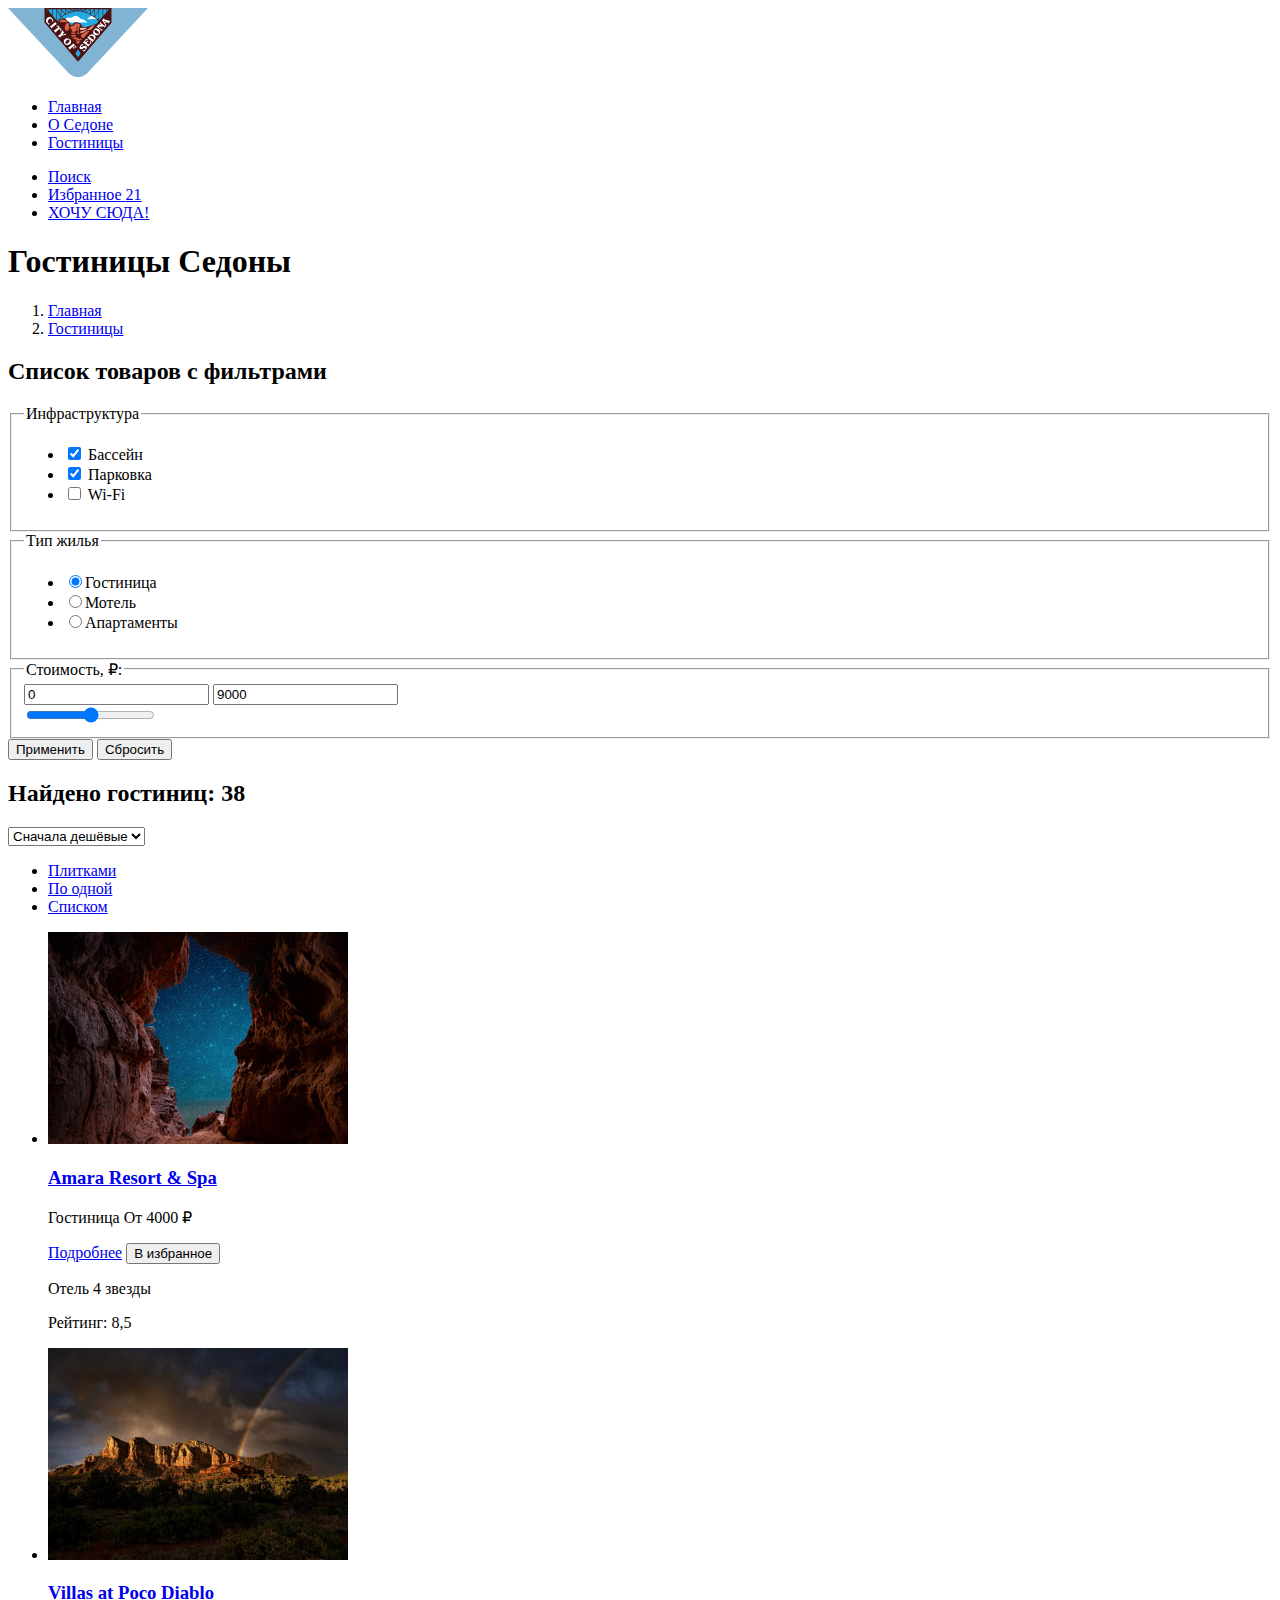
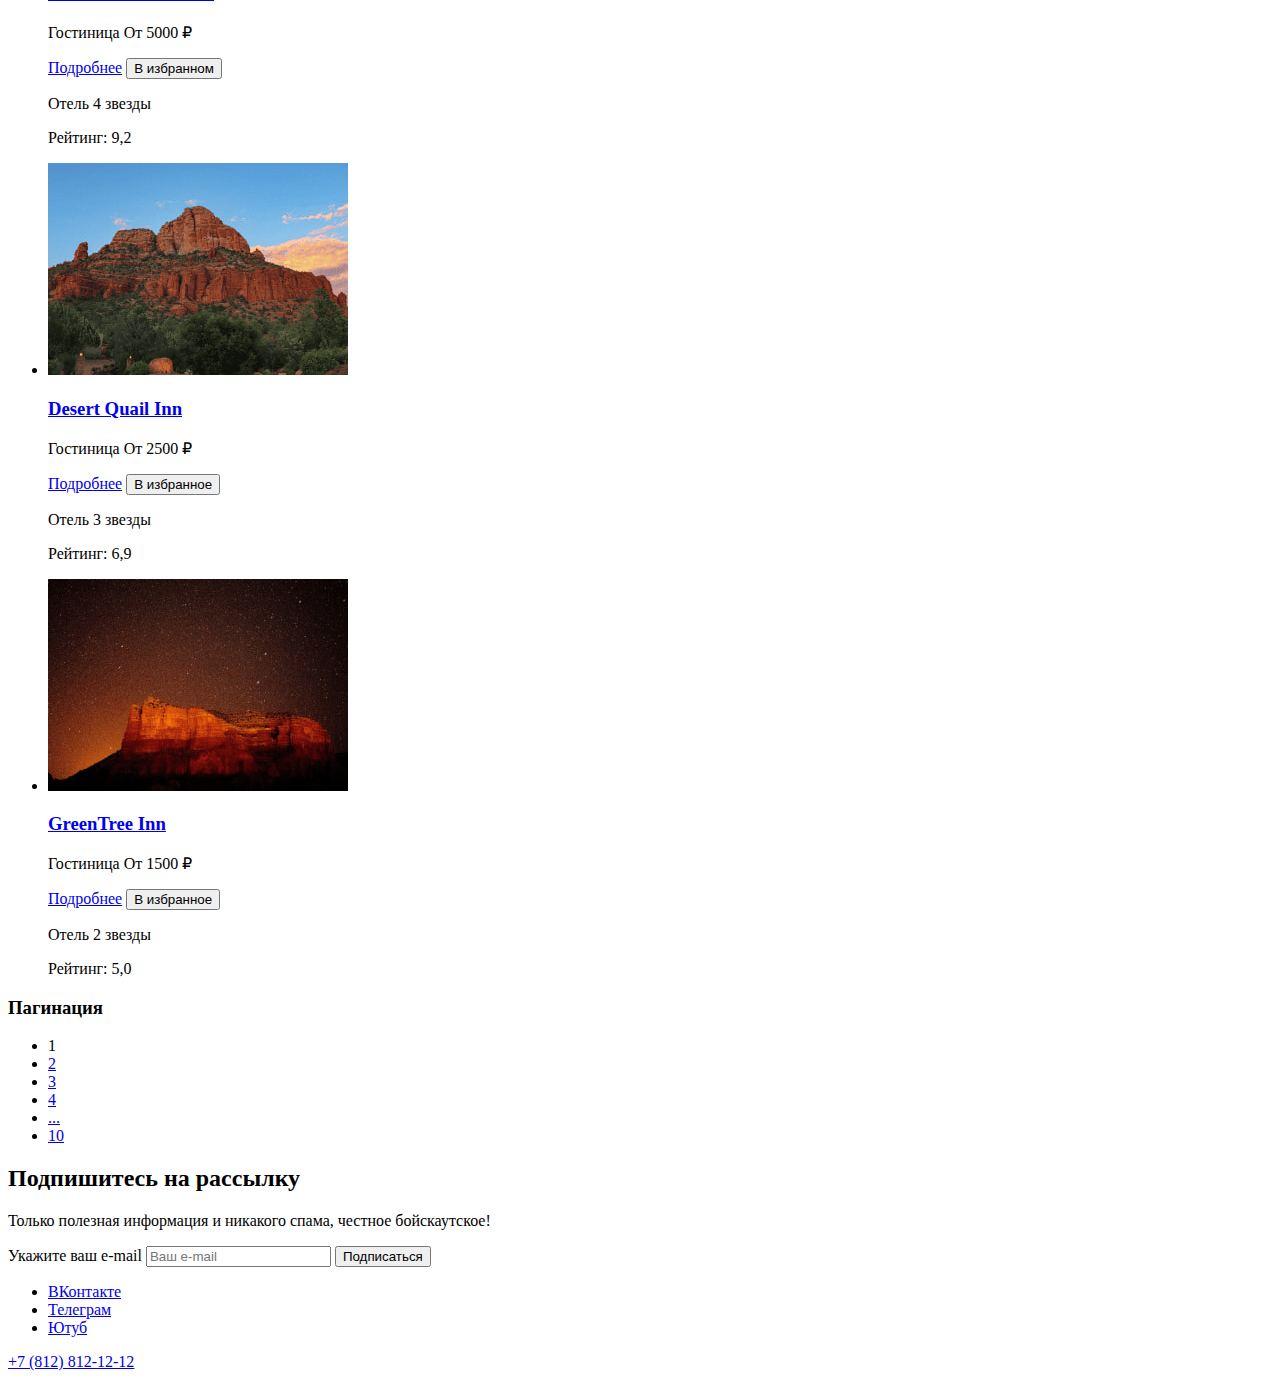
==== catalog.html @ 97c1d2a2 "Добавляет контекстные изображения х3" ====
<!DOCTYPE html>
<html lang="ru">

  <head>
    <meta charset="utf-8">
    <title>HTML Academy: Седона</title>
  </head>

  <body>
    <header class="page-header">
      <nav class="navigation">
        <a class="navigation-logo" href="#">
          <img class="page-header-logo" alt="Логотип города Седона" src="images/logo.svg" width="140" height="70">
        </a>
        <ul class="navigation-list">
          <li class="navigation-item">
            <a class="navigation-link" href="#">Главная</a>
          </li>
          <li class="navigation-item">
            <a class="navigation-link" href="#">О Седоне</a>
          </li>
          <li class="navigation-item">
            <a class="navigation-link navigation-link-current" aria-current="page" href="catalog.html">Гостиницы</a>
          </li>
        </ul>
        <ul class="navigation-list navigation-user">
          <li class="navigation-user-item">
            <a class="navigation-link" href="#">
              <span class="visually-hidden">Поиск</span></a>
          </li>
          <li class="navigation-user-item">
            <a class="navigation-link" href="#">
              <span class="visually-hidden">Избранное</span>
              <span class="likes-number">21</span>
            </a>
          </li>
          <li class="navigation-user-item">
            <a class="navigation-link" href="#">ХОЧУ СЮДА!</a>
          </li>
        </ul>
      </nav>
    </header>
    <main class="main-inner">
      <header class="inner-header">
        <h1 class="inner-header-title">Гостиницы Седоны</h1>
        <ol class="breadcrumbs">
          <li class="breadcrumbs-item">
            <a class="breadcrumbs-link" href="#">Главная</a>
          </li>
          <li class="breadcrumbs-item">
            <a class="breadcrumbs-link" aria-current="page" href="catalog.html">Гостиницы</a>
          </li>
        </ol>
      </header>
      <section class="catalog-products">
        <h2 class="visually-hidden">Список товаров с фильтрами</h2>
        <form class="catalog-filters" action="https://echo.htmlacademy.ru/" method="get">
          <fieldset class="catalog-filter-group">
            <legend class="catalog-filter-title">Инфраструктура</legend>
            <ul class="catalog-filter-list">
              <li class="catalog-filter-item">
                <label class="control">
                  <input class="control-input" type="checkbox" name="pool" checked>
                  Бассейн
                </label>
              </li>
              <li class="catalog-filter-item">
                <label class="control">
                  <input class="control-input" type="checkbox" name="parking" checked>
                  Парковка
                </label>
              </li>
              <li class="catalog-filter-item">
                <label class="control">
                  <input class="control-input" type="checkbox" name="wi-fi">
                  Wi-Fi
                </label>
              </li>
            </ul>
          </fieldset>
          <fieldset class="catalog-filter-group">
            <legend class="catalog-filter-title">Тип жилья</legend>
            <ul class="catalog-filter-list">
              <li class="catalog-filter-item">
                <label class="control">
                  <input class="control-input" type="radio" name="product-group" value="hotel" checked>Гостиница
                </label>
              </li>
              <li class="catalog-filter-item">
                <label class="control">
                  <input class="control-input" type="radio" name="product-group" value="motel">Мотель
                </label>
              </li>
              <li class="catalog-filter-item">
                <label class="control">
                  <input class="control-input" type="radio" name="product-group" value="apartments">Апартаменты
                </label>
              </li>
            </ul>
          </fieldset>
          <fieldset class="catalog-filter-group">
            <legend class="catalog-filter-title">Стоимость, ₽:</legend>
            <label class="control">
              <input class="contriol-input" type="number" name="number" min="0" placeholder="от" value="0">
            </label>
            <label class="control">
              <input class="contriol-input" type="number" name="number" max="9000" placeholder="до" value="9000">
            </label>
            <br>
            <label class="control">
              <input type="range" name="number" min="0" max="900" step="1">
            </label>
          </fieldset>
          <button class="filter-button active-filter-button" type="submit">Применить</button>
          <button class="filter-button" type="reset">Сбросить</button>
        </form>
      </section>
      <section class="catalog">
        <h2 class="catalog-title">Найдено гостиниц: 38</h2>
        <form class="drop-down-list-filter" action="https://echo.htmlacademy.ru/" method="get">
          <label for="filter"></label>
          <select id="filter" name="filter">
            <option value="sail">Сначала дешёвые</option>
            <option value="expensive">Сначала дорогие</option>
          </select>
        </form>
        <ul class="view-list">
          <li class="view-item"><a class="catalog-view catalog-view-active" href="catalog.html?view=tile">Плитками</a>
          </li>
          <li class="view-item"><a class="catalog-view " href="catalog.html?view=card">По одной</a></li>
          <li class="view-item"><a class="catalog-view " href="catalog.html?view=list">Списком</a></li>
        </ul>
      </section>
      <section class="catalog">
        <ul class="catalog-list">
          <li class="catalog-item">
            <a class="catalog-card-link" href="#">
              <img class="catalog-photos" src="images/hotel-1.jpg" width="300" height="212"
                alt="Вид на ночное небо между Красными скалами">
              <h3 class="catalog-card-title">Amara Resort & Spa</h3>
            </a>
            <p>
              <span class="card-description">Гостиница</span>
              <span class="card-price">От 4000 ₽</span>
            </p>
            <a class="more-button" href="#">Подробнее</a>
            <button class="favourite-card">В избранное</button>
            <p class="stars">
              <span class="visually-hidden">Отель 4 звезды</span>
            </p>
            <p class="rating">Рейтинг: 8,5</p>
          </li>
          <li class="catalog-item">
            <a class="catalog-card-link" href="#">
              <img class="catalog-photos" src="images/hotel-2.jpg" width="300" height="212"
                alt="Вид на Кафедральную гору">
              <h3 class="catalog-card-title">Villas at Poco Diablo</h3>
            </a>
            <p>
              <span class="card-description">Гостиница</span>
              <span class="card-price">От 5000 ₽</span>
            </p>
            <a class="more-button" href="#">Подробнее</a>
            <button class="favourite-card-active">В избранном</button>
            <p class="stars">
              <span class="visually-hidden">Отель 4 звезды</span>
            </p>
            <p class="rating">Рейтинг: 9,2</p>
          </li>
          <li class="catalog-item">
            <a class="catalog-card-link" href="#">
              <img class="catalog-photos" src="images/hotel-3.jpg" width="300" height="212" alt="Вид на гору Белл-Рок">
              <h3 class="catalog-card-title">Desert Quail Inn</h3>
            </a>
            <p>
              <span class="card-description">Гостиница</span>
              <span class="card-price">От 2500 ₽</span>
            </p>
            <a class="more-button" href="#">Подробнее</a>
            <button class="favourite-card">В избранное</button>
            <p class="stars">
              <span class="visually-hidden">Отель 3 звезды</span>
            </p>
            <p class="rating">Рейтинг: 6,9</p>
          </li>
          <li class="catalog-item">
            <a class="catalog-card-link" href="#">
              <img class="catalog-photos" src="images/hotel-4.jpg" width="300" height="212"
                alt="Вид на каньон Оук-Крик">
              <h3 class="catalog-card-title">GreenTree Inn</h3>
            </a>
            <p>
              <span class="card-description">Гостиница</span>
              <span class="card-price">От 1500 ₽</span>
            </p>
            <a class="more-button" href="#">Подробнее</a>
            <button class="favourite-card">В избранное</button>
            <p class="stars">
              <span class="visually-hidden">Отель 2 звезды</span>
            </p>
            <p class="rating">Рейтинг: 5,0</p>
          </li>
        </ul>
      </section>
      <section class="pagination">
        <h3 class="visually-hidden">Пагинация</h3>
        <ul class="pagination">
          <li class="pagination-item">
            <a class="pagination-link pagination-current" aria-current="page">1</a>
          </li>
          <li class="pagination-item">
            <a class="pagination-link" href="#">2</a>
          </li>
          <li class="pagination-item">
            <a class="pagination-link" href="#">3</a>
          </li>
          <li class="pagination-item">
            <a class="pagination-link" href="#">4</a>
          </li>
          <li class="pagination-item">
            <a class="pagination-link" href="#">...</a>
          </li>
          <li class="pagination-item">
            <a class="pagination-link" href="#">10</a>
          </li>
        </ul>
      </section>
      <section>
        <h2>Подпишитесь на рассылку</h2>
        <p>Только полезная информация и никакого спама, честное бойскаутское!</p>
        <form class="subscribe-form" action="https://echo.htmlacademy.ru/" method="post">
          <label class="visually-hidden" for="subscribe-email">Укажите ваш e-mail</label>
          <input type="text" id="subscribe-email" name="user-email" placeholder="Ваш e-mail" required>
          <button class="subscribe-button" type="submit">Подписаться</button>
        </form>
      </section>
    </main>
    <footer class="page-footer">
      <div class="social-network">
        <ul class="social-network-list">
          <li class="social-network-item">
            <a class="social-network" href="https://vk.com/htmlacademy">
              <span class="visually-hidden">ВКонтакте</span>
            </a>
          </li>
          <li class="social-network-item">
            <a class="social-network" href="https://t.me/s/htmlacademy">
              <span class="visually-hidden">Телеграм</span>
            </a>
          </li>
          <li class="social-network-item">
            <a class="social-network" href="https://www.youtube.com/channel/UChUxTMjJGo-JDRY8pNTGL2g">
              <span class="visually-hidden">Ютуб</span>
            </a>
          </li>
        </ul>
      </div>
      <div class="phone-number">
        <a class="phone-number" href="tel:+78128121212">+7 (812) 812-12-12</a>
      </div>
      <div class="partner-logo">
        <a class="partner-logo-link" href="https://htmlacademy.ru/"><img src="#" alt=""></a>
      </div>
    </footer>
  </body>

</html>
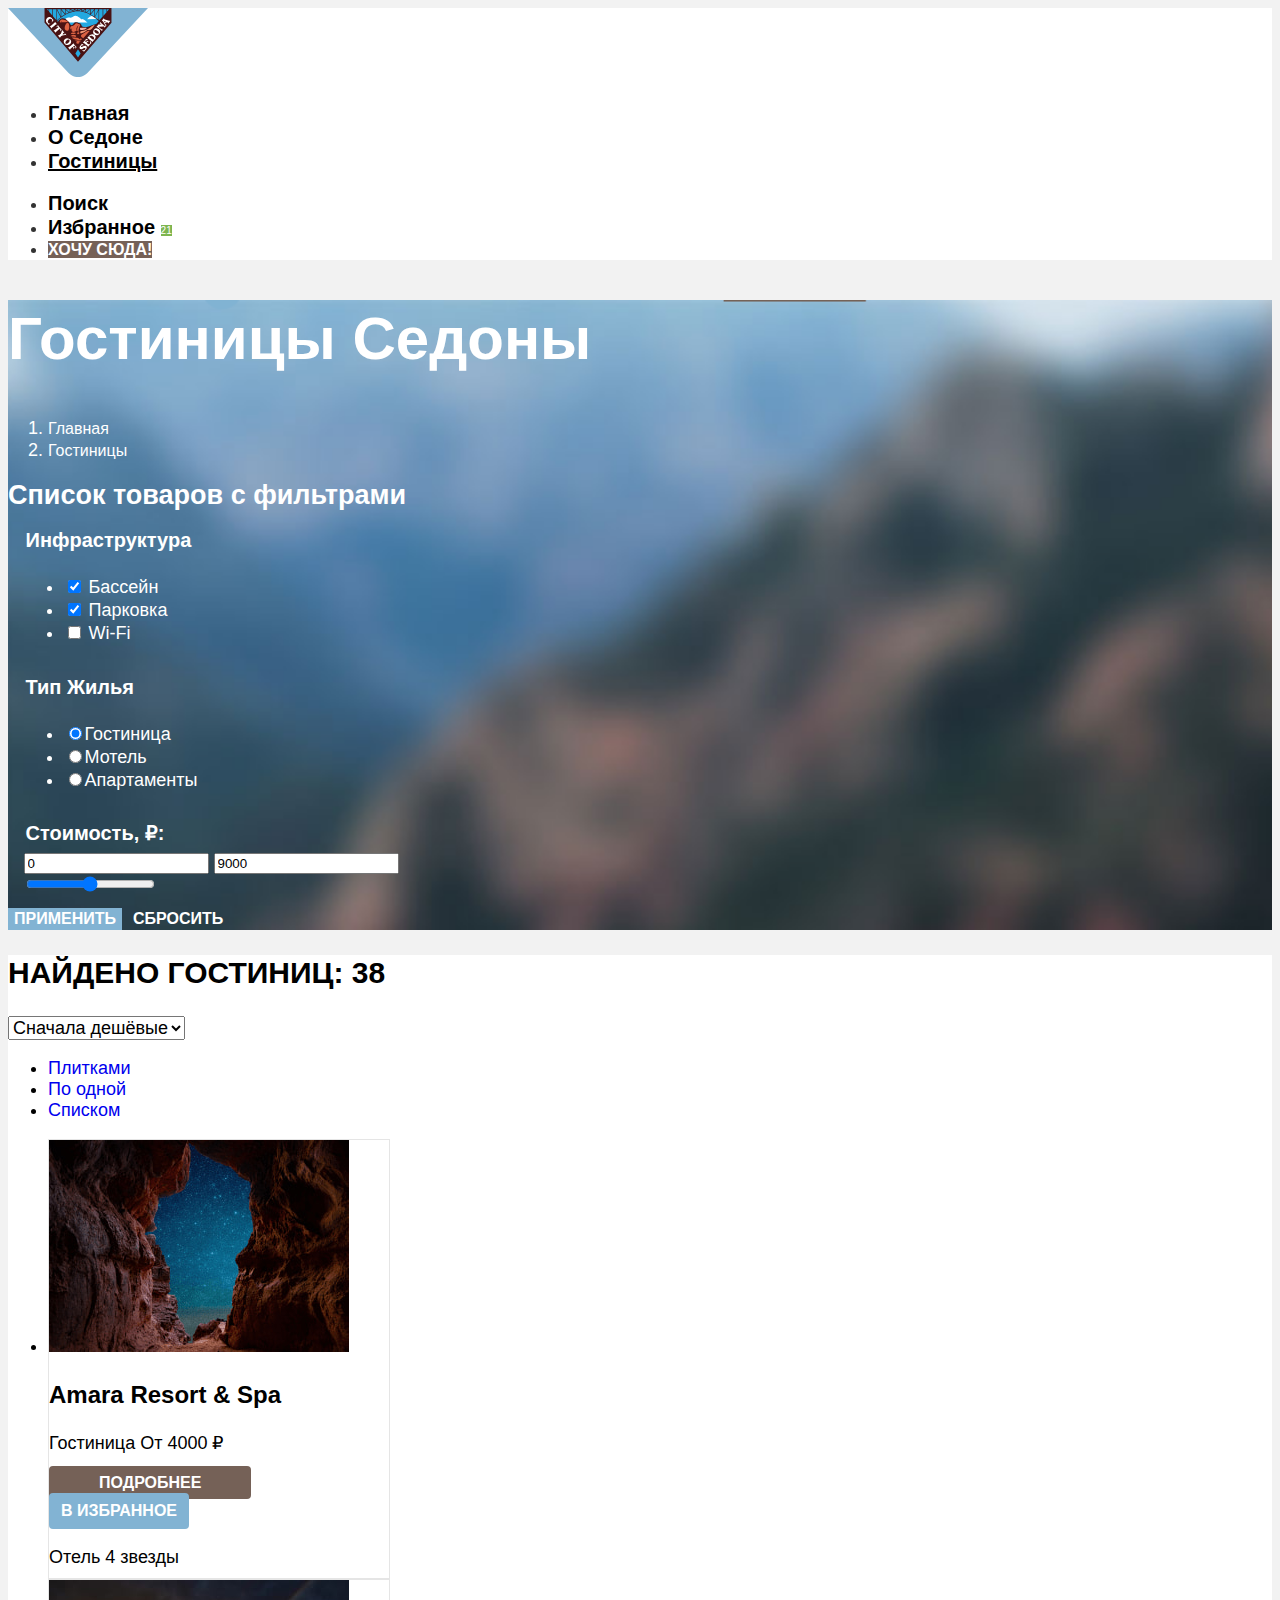
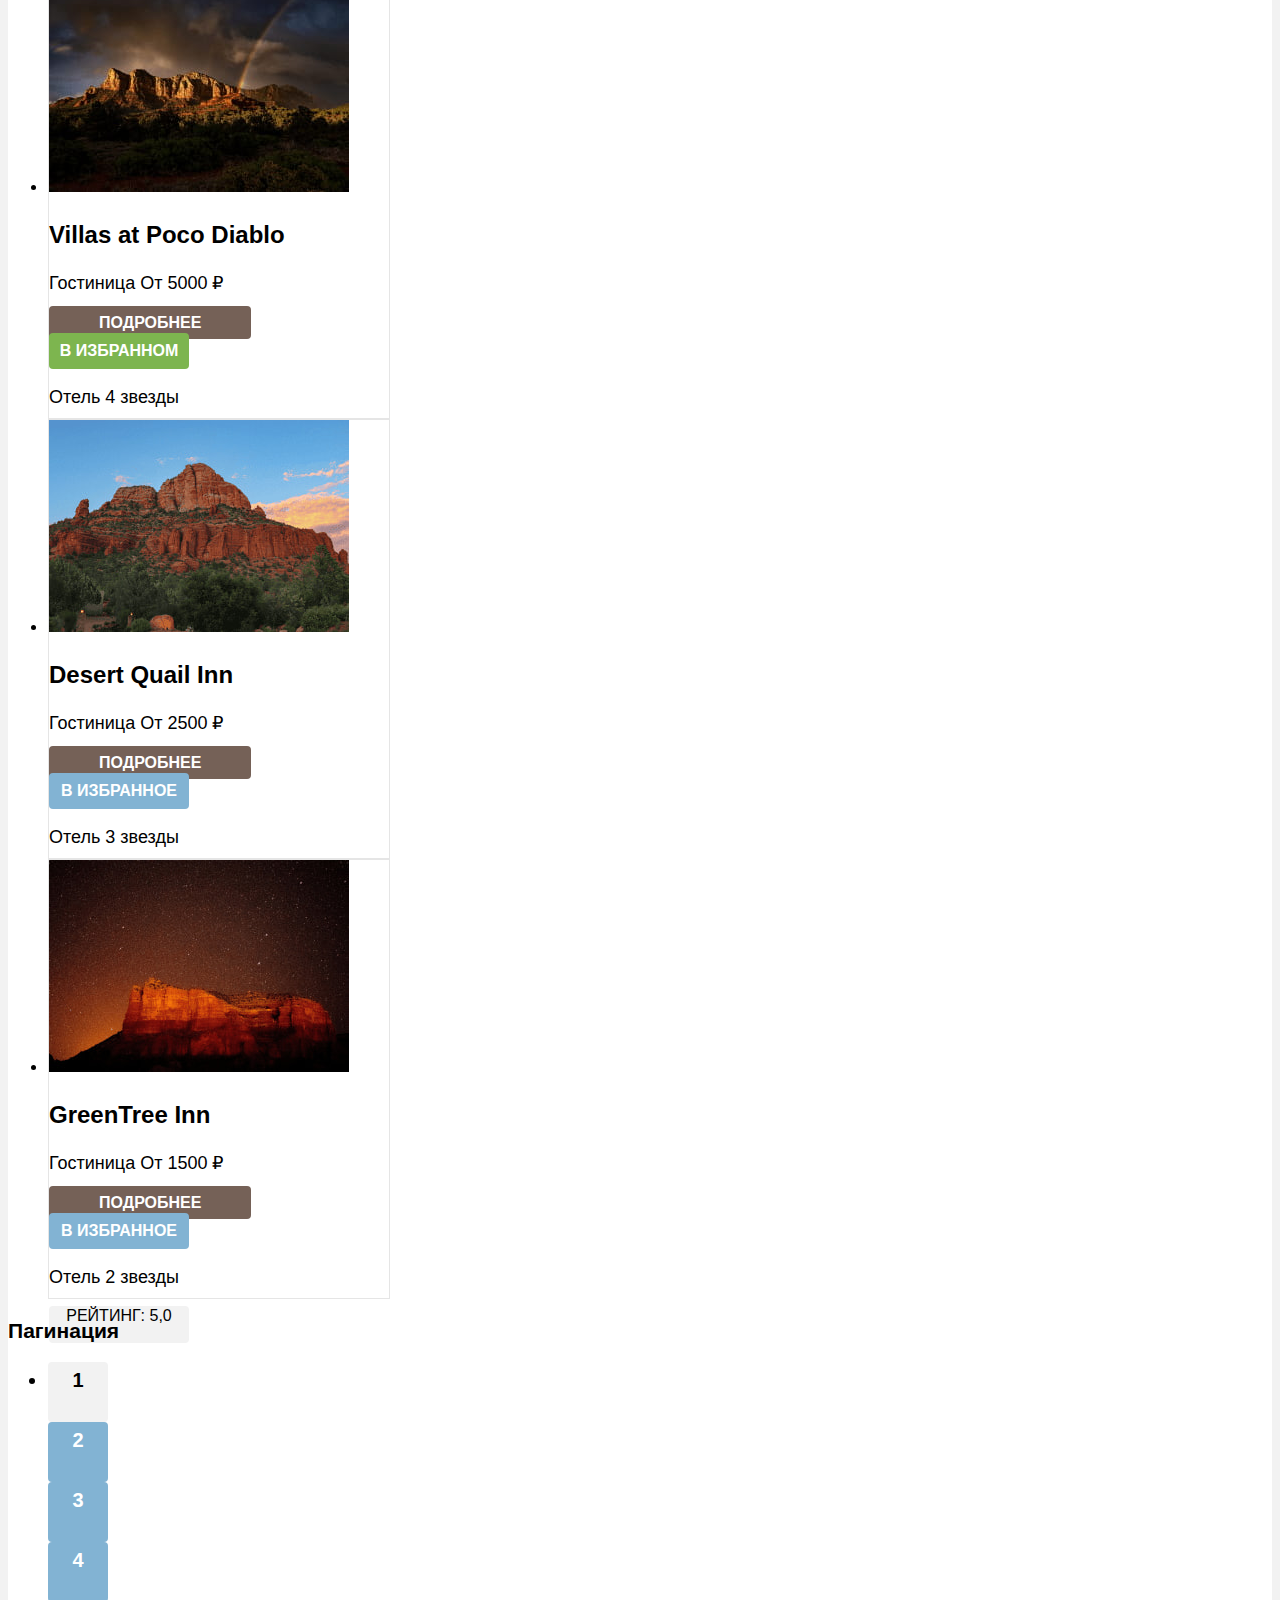
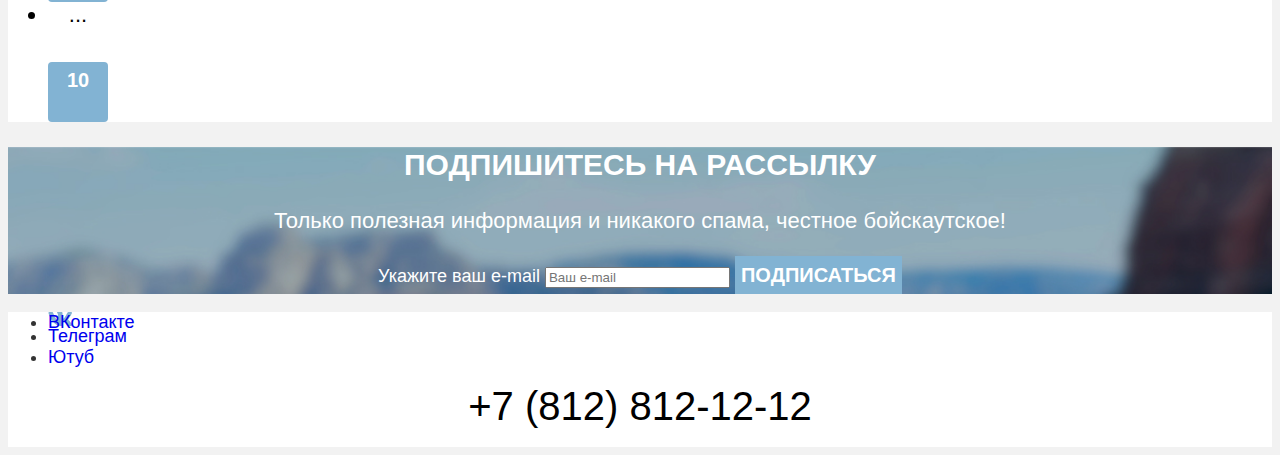
==== commit 213f4c28: "Добавляет 4 пункт для авт проверки" ====
--- a/catalog.html
+++ b/catalog.html
@@ -4,26 +4,27 @@
   <head>
     <meta charset="utf-8">
     <title>HTML Academy: Седона</title>
+    <link rel="stylesheet" href="styles/styles.css">
   </head>
 
   <body>
-    <header class="page-header">
+    <header data-test="header" class="page-header">
       <nav class="navigation">
         <a class="navigation-logo" href="#">
           <img class="page-header-logo" alt="Логотип города Седона" src="images/logo.svg" width="140" height="70">
         </a>
         <ul class="navigation-list">
           <li class="navigation-item">
-            <a class="navigation-link" href="#">Главная</a>
+            <a class="navigation-link" href="index.html">Главная</a>
           </li>
           <li class="navigation-item">
             <a class="navigation-link" href="#">О Седоне</a>
           </li>
           <li class="navigation-item">
-            <a class="navigation-link navigation-link-current" aria-current="page" href="catalog.html">Гостиницы</a>
-          </li>
-        </ul>
-        <ul class="navigation-list navigation-user">
+            <a class="navigation-link-current" aria-current="page" href="catalog.html">Гостиницы</a>
+          </li>
+        </ul>
+        <ul class="navigation-list-user">
           <li class="navigation-user-item">
             <a class="navigation-link" href="#">
               <span class="visually-hidden">Поиск</span></a>
@@ -35,24 +36,26 @@
             </a>
           </li>
           <li class="navigation-user-item">
-            <a class="navigation-link" href="#">ХОЧУ СЮДА!</a>
+            <a class="navigation-link nav-button" href="#">ХОЧУ СЮДА!</a>
           </li>
         </ul>
       </nav>
     </header>
-    <main class="main-inner">
+
+    <main data-test="main" class="main-inner">
+
       <header class="inner-header">
         <h1 class="inner-header-title">Гостиницы Седоны</h1>
         <ol class="breadcrumbs">
           <li class="breadcrumbs-item">
-            <a class="breadcrumbs-link" href="#">Главная</a>
+            <a class="breadcrumbs-link" href="index.html">Главная</a>
           </li>
           <li class="breadcrumbs-item">
             <a class="breadcrumbs-link" aria-current="page" href="catalog.html">Гостиницы</a>
           </li>
         </ol>
-      </header>
-      <section class="catalog-products">
+
+      <section data-test="filter" class="catalog-products">
         <h2 class="visually-hidden">Список товаров с фильтрами</h2>
         <form class="catalog-filters" action="https://echo.htmlacademy.ru/" method="get">
           <fieldset class="catalog-filter-group">
@@ -115,6 +118,8 @@
           <button class="filter-button" type="reset">Сбросить</button>
         </form>
       </section>
+    </header>
+<div data-test="catalog" class="catalog-choice">
       <section class="catalog">
         <h2 class="catalog-title">Найдено гостиниц: 38</h2>
         <form class="drop-down-list-filter" action="https://echo.htmlacademy.ru/" method="get">
@@ -143,7 +148,7 @@
               <span class="card-description">Гостиница</span>
               <span class="card-price">От 4000 ₽</span>
             </p>
-            <a class="more-button" href="#">Подробнее</a>
+            <a class="button-style" href="#">Подробнее</a>
             <button class="favourite-card">В избранное</button>
             <p class="stars">
               <span class="visually-hidden">Отель 4 звезды</span>
@@ -160,7 +165,7 @@
               <span class="card-description">Гостиница</span>
               <span class="card-price">От 5000 ₽</span>
             </p>
-            <a class="more-button" href="#">Подробнее</a>
+            <a class="button-style" href="#">Подробнее</a>
             <button class="favourite-card-active">В избранном</button>
             <p class="stars">
               <span class="visually-hidden">Отель 4 звезды</span>
@@ -176,7 +181,7 @@
               <span class="card-description">Гостиница</span>
               <span class="card-price">От 2500 ₽</span>
             </p>
-            <a class="more-button" href="#">Подробнее</a>
+            <a class="button-style" href="#">Подробнее</a>
             <button class="favourite-card">В избранное</button>
             <p class="stars">
               <span class="visually-hidden">Отель 3 звезды</span>
@@ -193,7 +198,7 @@
               <span class="card-description">Гостиница</span>
               <span class="card-price">От 1500 ₽</span>
             </p>
-            <a class="more-button" href="#">Подробнее</a>
+            <a class="button-style" href="#">Подробнее</a>
             <button class="favourite-card">В избранное</button>
             <p class="stars">
               <span class="visually-hidden">Отель 2 звезды</span>
@@ -206,7 +211,7 @@
         <h3 class="visually-hidden">Пагинация</h3>
         <ul class="pagination">
           <li class="pagination-item">
-            <a class="pagination-link pagination-current" aria-current="page">1</a>
+            <a class="pagination-link-current" aria-current="page">1</a>
           </li>
           <li class="pagination-item">
             <a class="pagination-link" href="#">2</a>
@@ -218,14 +223,15 @@
             <a class="pagination-link" href="#">4</a>
           </li>
           <li class="pagination-item">
-            <a class="pagination-link" href="#">...</a>
+            <a class="pagination-link-more" href="#">...</a>
           </li>
           <li class="pagination-item">
             <a class="pagination-link" href="#">10</a>
           </li>
         </ul>
       </section>
-      <section>
+    </div>
+      <section data-test="subscribe" class="mailing">
         <h2>Подпишитесь на рассылку</h2>
         <p>Только полезная информация и никакого спама, честное бойскаутское!</p>
         <form class="subscribe-form" action="https://echo.htmlacademy.ru/" method="post">
@@ -235,7 +241,7 @@
         </form>
       </section>
     </main>
-    <footer class="page-footer">
+    <footer data-test="footer" class="page-footer">
       <div class="social-network">
         <ul class="social-network-list">
           <li class="social-network-item">
--- a/styles/styles.css
+++ b/styles/styles.css
@@ -0,0 +1,520 @@
+@font-face {
+    font-family: "PT Sans";
+    font-style: normal;
+    font-weight: 400;
+    src: url("../fonts/pt-sans-400.woff2") format("woff2");
+    font-display: swap;
+}
+
+@font-face {
+    font-family: "PT Sans";
+    font-style: normal;
+    font-weight: 700;
+    src: url("../fonts/pt-sans-700.woff2") format("woff2");
+    font-display: swap;
+}
+
+body {
+    font-family: "PT Sans", sans-serif;
+    font-size: 18px;
+    line-height: 21px;
+    font-weight: 400;
+    font-style: normal;
+    color: #333333;
+    background-color: #F2F2F2;
+}
+
+.navigation {
+    background-color: #FFFFFF;
+}
+
+.navigation-link {
+    font-size: 20px;
+    line-height: 24px;
+    font-weight: 700;
+    text-transform: capitalize;
+    color: #000000;
+    text-decoration: none;
+}
+
+.navigation-link-current {
+    font-size: 20px;
+    line-height: 24px;
+    font-weight: 700;
+    text-transform: capitalize;
+    color: #000000;
+    text-decoration: underline;
+}
+
+.likes-number {
+    background-color: #7DB54F;
+    font-weight: 400;
+    font-size: 10px;
+    line-height: 1;
+    text-align: center;
+    color: #FFFFFF;
+}
+
+.nav-button {
+    font-size: 16px;
+    line-height: 20px;
+    font-weight: 700;
+    color: #FFFFFF;
+    text-decoration: none;
+    background-color: #756157;
+    text-align: center;
+    text-transform: uppercase;
+    font-family: inherit;
+}
+
+.advantages {
+    background-color: #FFFFFF;
+}
+
+
+.advantages p {
+    font-weight: 700;
+    font-size: 30px;
+    line-height: 36px;
+    text-transform: uppercase;
+    text-align: center;
+}
+
+.advantages h2 {
+    font-weight: 400;
+    font-size: 22px;
+    line-height: 26px;
+    text-align: center;
+}
+
+.advantages-item h3 {
+    font-weight: 700;
+    font-size: 24px;
+    line-height: 28px;
+    text-transform: uppercase;
+    text-align: center;
+
+}
+
+.advantages-item p {
+    font-weight: 400;
+    font-size: 18px;
+    line-height: 21px;
+    text-align: center;
+}
+
+.advantages-item h3 {
+    font-weight: 700;
+    font-size: 24px;
+    line-height: 28px;
+    text-transform: uppercase;
+    text-align: center;
+}
+
+.advantages-item p {
+    font-weight: 400;
+    font-size: 18px;
+    line-height: 21px;
+    text-align: center;
+}
+
+.welcome {
+    width: 1200px;
+    height: 485px;
+    background-image: url("images/welcome.svg"), url(../images/welcome-image.jpg);
+    color: #ffffff;
+    background-color: #ffffff;
+    background-repeat: no-repeat;
+    background-size: 485px 352px, contain;
+    display: block, none;
+    background-position: center;
+    text-align: center;
+    margin: auto;
+    padding: 0;
+}
+
+
+
+.advantages-list {
+    color: #000000;
+}
+
+.advantages-item:nth-child(4n + 1) {
+    background-color: #82B3D3;
+    color: #FFFFFF;
+}
+
+.advantages-item:nth-child(2n + 2) {
+    background-color: #83B3D3 12%;
+    color: #000000;
+}
+
+.advantages-item:nth-child(3) {
+    background-color: #83B3D3 20%;
+    color: #000000;
+}
+
+.invitation {
+    background-color: #FFFFFF;
+}
+
+.invitation h2 {
+    font-weight: 700;
+    font-size: 30px;
+    line-height: 36px;
+    text-transform: uppercase;
+    text-align: center;
+}
+
+.invitation p {
+    font-weight: 400;
+    font-size: 22px;
+    line-height: 26px;
+    text-align: center;
+}
+
+.reasons-item h3 {
+    font-weight: 700;
+    font-size: 24px;
+    line-height: 28px;
+    text-transform: uppercase;
+    text-align: center;
+}
+
+.reasons-item p {
+    font-weight: 400;
+    font-size: 18px;
+    line-height: 21px;
+    text-align: center;
+}
+
+.reasons-item {
+    background-color: #F2F2F2;
+    color: #000000;
+}
+
+.reasons-item:nth-child(1)
+{
+background-color: rgba (131, 179, 211, 0.12);
+}
+
+.reasons-item:nth-child(3) {
+    background-color: rgba (131, 179, 211, 0.12);
+}
+
+.reasons-item:nth-child(2) {
+    background-color: rgba (131, 179, 211, 0.2);
+    color: #333333;
+}
+
+.best-deal {
+    background-color: #ffffff;
+    color: #000000;
+    text-align: center;
+}
+
+.best-deal h2 {
+    font-weight: 700;
+    font-size: 30px;
+    line-height: 36px;
+    text-transform: uppercase;
+}
+
+.best-deal p {
+    font-weight: 400;
+    font-size: 22px;
+    line-height: 26px;
+}
+
+.best-deal a {
+    font-weight: 700;
+    font-size: 20px;
+    line-height: 180%;
+    text-transform: uppercase;
+    color: #FFFFFF;
+    background-color: #756157;
+}
+
+.mailing {
+    background-image: url(../images/Subscribe.jpg);
+    color: #FFFFFF;
+    text-align: center;
+    background-size: cover;
+    background-repeat: no-repeat;
+}
+
+.mailing h2 {
+    font-weight: 700;
+    font-size: 30px;
+    line-height: 120%;
+    text-transform: uppercase;
+}
+
+.mailing p {
+    font-weight: 400;
+    font-size: 22px;
+    line-height: 118%;
+}
+
+.mailing button {
+    font-weight: 700;
+    font-size: 20px;
+    line-height: 180%;
+    text-transform: uppercase;
+    background-color: #82B3D3;
+    color: #FFFFFF;
+    text-align: center;
+    font-family: inherit;
+    border: none;
+}
+
+.page-footer {
+    background-color: #FFFFFF;
+}
+
+.phone-number {
+    font-weight: 400;
+    font-size: 40px;
+    color: #000000;
+    line-height: 100%;
+    text-transform: uppercase;
+    text-align: center;
+}
+
+.social-network-item:nth-child(1) {
+    background-image: url("../images/vk.svg");
+    border: none;
+    height: 14px;
+    width: 24px;
+    background-repeat: no-repeat;
+}
+
+.navigation-link-current:nth-child(3) {
+    font-size: 20px;
+    line-height: 24px;
+    font-weight: 700;
+    text-transform: capitalize;
+    color: #000000;
+    text-decoration: underline;
+}
+
+.inner-header {
+    background-image: url("../images/catalog-products-photo.png");
+    background-repeat: no-repeat;
+    background-size: cover;
+    color: #FFFFFF;
+    border: none;
+}
+
+.inner-header-title {
+    font-weight: 700;
+    font-size: 60px;
+    line-height: 130%;
+}
+
+.breadcrumbs-link {
+    font-weight: 400;
+    font-size: 16px;
+    line-height: 131%;
+    color: #FFFFFF;
+}
+
+.catalog-filter-title {
+    font-weight: 700;
+    font-size: 20px;
+    line-height: 120%;
+    text-transform: capitalize;
+}
+
+.catalog-filter-item {
+    font-weight: 400;
+    font-size: 18px;
+    line-height: 128%;
+}
+
+fieldset {
+    border: 0;
+}
+
+
+
+.filter-button {
+    font-weight: 700;
+    font-size: 16px;
+    line-height: 125%;
+    text-transform: uppercase;
+    text-align: center;
+    color: #FFFFFF;
+    border: none;
+    outline: none;
+    background-color: rgba(0, 0, 0, 0);
+    font-family: inherit;
+}
+
+.active-filter-button {
+    background-color: #82B3D3;
+    color: #FFFFFF;
+    font-family: inherit;
+}
+
+.catalog-choice {
+    background-color: #FFFFFF;
+    color: #000000;
+}
+
+.catalog-title {
+    font-weight: 700;
+    font-size: 30px;
+    line-height: 120%;
+    text-transform: uppercase;
+}
+
+select {
+    font-weight: 400;
+    font-size: 18px;
+    line-height: 117%;
+    font-family: inherit;
+}
+
+.catalog-card-title {
+    font-weight: 700;
+    font-size: 24px;
+    line-height: 117%;
+    color: #000000;
+}
+
+.card-description,
+.card-price {
+    font-weight: 400;
+    font-size: 18px;
+    line-height: 117%;
+}
+
+.button-style {
+    font-weight: 700;
+    font-size: 16px;
+    line-height: 125%;
+    text-transform: uppercase;
+    text-align: center;
+    color: #FFFFFF;
+    background-color: #756157;
+    width: 140px;
+    height: 36px;
+    border-radius: 4px;
+    padding: 8px 50px;
+    text-decoration: none;
+    font-family: inherit;
+}
+
+.favourite-card {
+    font-weight: 700;
+    font-size: 16px;
+    line-height: 125%;
+    text-transform: uppercase;
+    text-align: center;
+    color: #FFFFFF;
+    background-color: #82B3D3;
+    width: 140px;
+    height: 36px;
+    border-radius: 4px;
+    font-family: inherit;
+    border: none;
+}
+
+.favourite-card-active {
+    font-weight: 700;
+    font-size: 16px;
+    line-height: 125%;
+    text-transform: uppercase;
+    text-align: center;
+    color: #FFFFFF;
+    background-color: #7DB54F;
+    width: 140px;
+    height: 36px;
+    border-radius: 4px;
+    font-family: inherit;
+    border: none;
+}
+
+.rating {
+    font-weight: 400;
+    font-size: 16px;
+    line-height: 125%;
+    text-transform: uppercase;
+    text-align: center;
+    color: #000000;
+    background-color: #F2F2F2;
+    width: 140px;
+    height: 37px;
+    border-radius: 4px;
+}
+
+.catalog-item {
+    width: 340px;
+    height: 438px;
+    background-color: #FFFFFF;
+    border-style: solid;
+    border-width: 1px;
+    border-color: #E5E5E5;
+}
+
+.pagination-item {
+    width: 60px;
+    height: 60px;
+    border-radius: 4px;
+    font-weight: 700;
+    font-size: 20px;
+    line-height: 180%;
+    text-transform: uppercase;
+    text-align: center;
+    color: #FFFFFF;
+    background-color: #82B3D3;
+}
+.pagination-link {
+    color: #FFFFFF;
+}
+
+.pagination-link-current {
+    color:#000000;
+}
+.pagination-link-more {
+    color:#000000;
+}
+
+
+.pagination-item:nth-child(1) {
+    width: 60px;
+    height: 60px;
+    border-radius: 4px;
+    font-weight: 700;
+    font-size: 20px;
+    line-height: 180%;
+    text-transform: uppercase;
+    text-align: center;
+    color: #000000;
+    background-color: #F2F2F2;
+}
+
+.pagination-item:nth-child(5) {
+    width: 60px;
+    height: 60px;
+    border-radius: 4px;
+    font-weight: 400;
+    font-size: 22px;
+    line-height: 118%;
+    text-align: center;
+    color: #000000;
+    background-color: #ffffff;
+}
+a {
+    text-decoration: none;
+}
+.main-inner a:link > .view-item{
+    color: #FFFFFF;
+}
+.main-inner a:visited > .button-style {
+    color: rgb(85, 26, 139);
+}
+.main-inner a:active {
+    text-decoration: underline;
+}
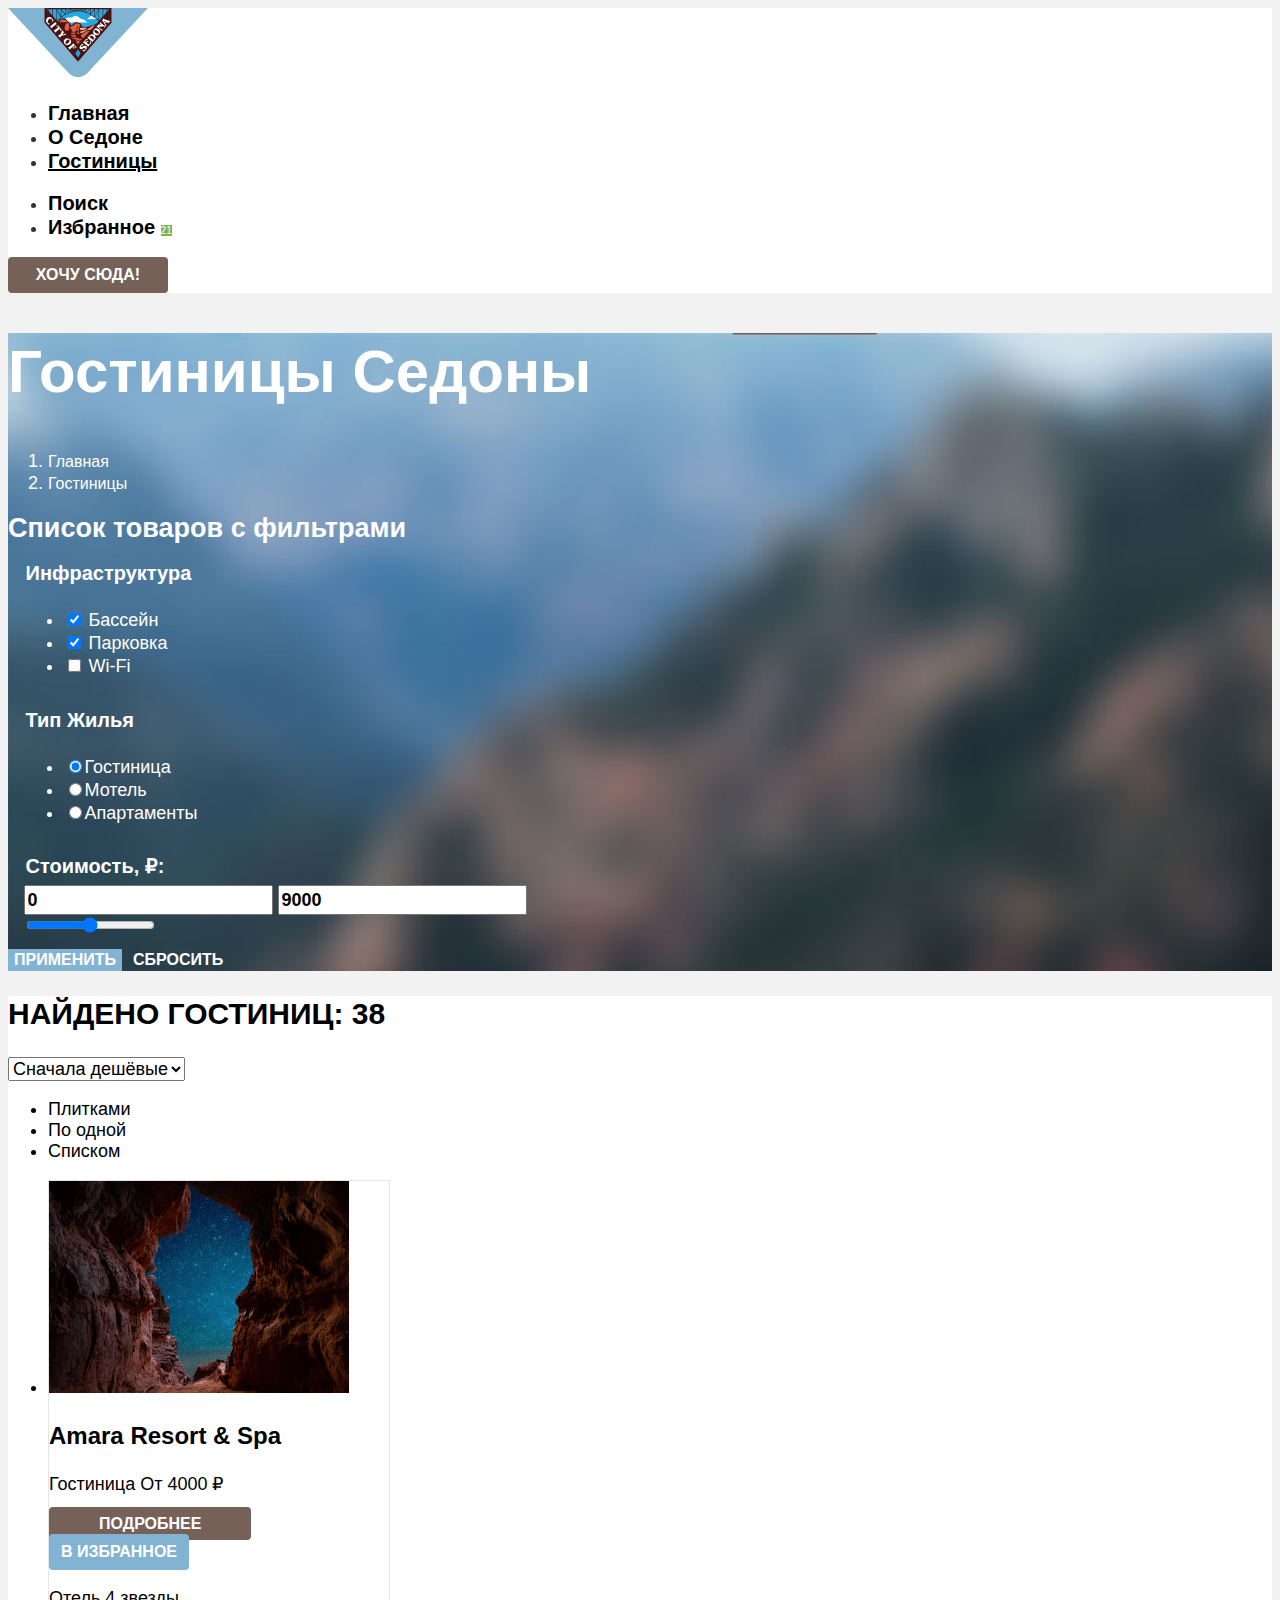
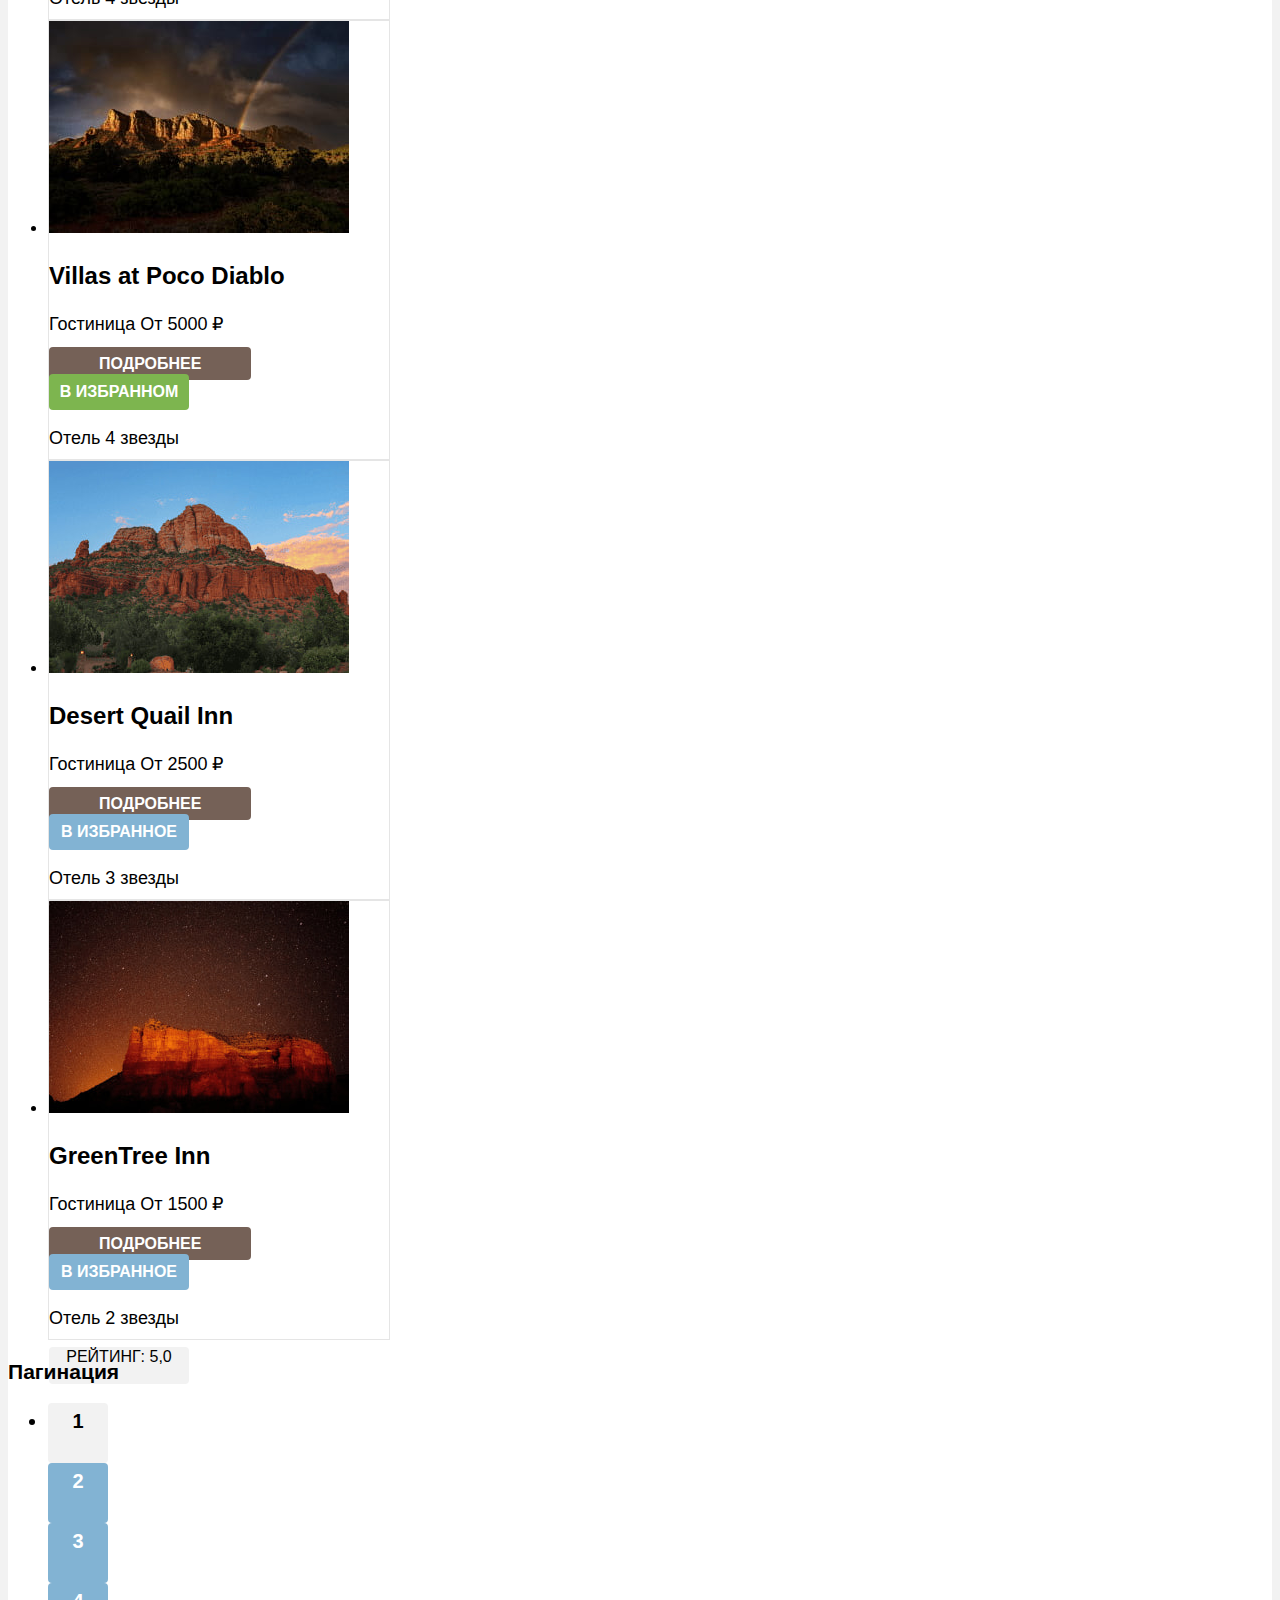
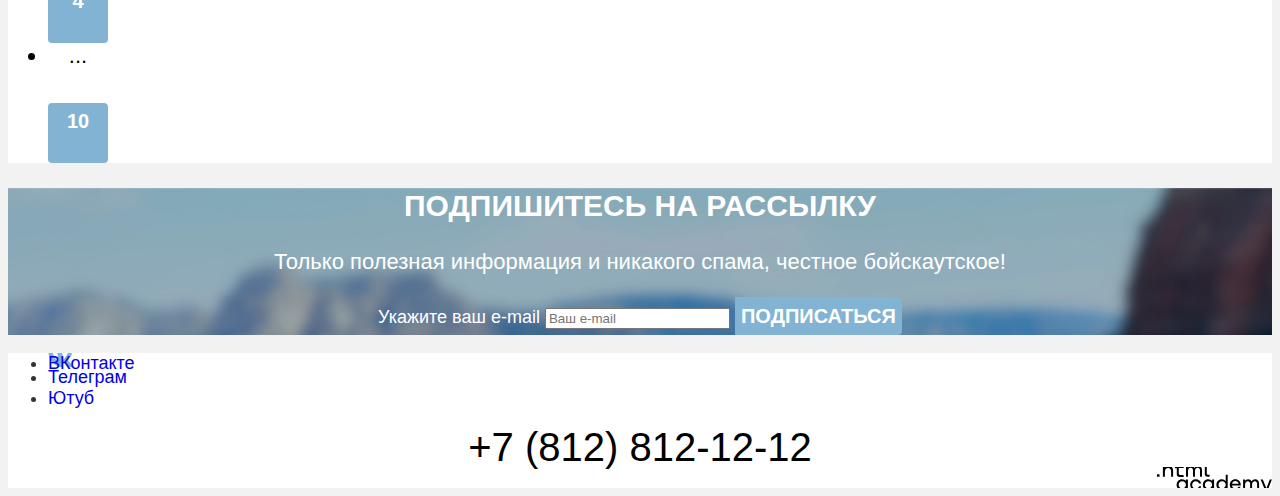
==== commit d1774d06: "Добавляет базовую стилизацию версия 4" ====
--- a/catalog.html
+++ b/catalog.html
@@ -10,7 +10,7 @@
   <body>
     <header data-test="header" class="page-header">
       <nav class="navigation">
-        <a class="navigation-logo" href="#">
+        <a class="navigation-logo" href="index.html">
           <img class="page-header-logo" alt="Логотип города Седона" src="images/logo.svg" width="140" height="70">
         </a>
         <ul class="navigation-list">
@@ -35,10 +35,10 @@
               <span class="likes-number">21</span>
             </a>
           </li>
-          <li class="navigation-user-item">
-            <a class="navigation-link nav-button" href="#">ХОЧУ СЮДА!</a>
-          </li>
         </ul>
+        <div>
+          <button class="navigation-button"><a class="navigation-link-button" href="#">ХОЧУ СЮДА!</a></button>
+        </div>
       </nav>
     </header>
 
@@ -55,182 +55,183 @@
           </li>
         </ol>
 
-      <section data-test="filter" class="catalog-products">
-        <h2 class="visually-hidden">Список товаров с фильтрами</h2>
-        <form class="catalog-filters" action="https://echo.htmlacademy.ru/" method="get">
-          <fieldset class="catalog-filter-group">
-            <legend class="catalog-filter-title">Инфраструктура</legend>
-            <ul class="catalog-filter-list">
-              <li class="catalog-filter-item">
-                <label class="control">
-                  <input class="control-input" type="checkbox" name="pool" checked>
-                  Бассейн
-                </label>
-              </li>
-              <li class="catalog-filter-item">
-                <label class="control">
-                  <input class="control-input" type="checkbox" name="parking" checked>
-                  Парковка
-                </label>
-              </li>
-              <li class="catalog-filter-item">
-                <label class="control">
-                  <input class="control-input" type="checkbox" name="wi-fi">
-                  Wi-Fi
-                </label>
-              </li>
-            </ul>
-          </fieldset>
-          <fieldset class="catalog-filter-group">
-            <legend class="catalog-filter-title">Тип жилья</legend>
-            <ul class="catalog-filter-list">
-              <li class="catalog-filter-item">
-                <label class="control">
-                  <input class="control-input" type="radio" name="product-group" value="hotel" checked>Гостиница
-                </label>
-              </li>
-              <li class="catalog-filter-item">
-                <label class="control">
-                  <input class="control-input" type="radio" name="product-group" value="motel">Мотель
-                </label>
-              </li>
-              <li class="catalog-filter-item">
-                <label class="control">
-                  <input class="control-input" type="radio" name="product-group" value="apartments">Апартаменты
-                </label>
-              </li>
-            </ul>
-          </fieldset>
-          <fieldset class="catalog-filter-group">
-            <legend class="catalog-filter-title">Стоимость, ₽:</legend>
-            <label class="control">
-              <input class="contriol-input" type="number" name="number" min="0" placeholder="от" value="0">
-            </label>
-            <label class="control">
-              <input class="contriol-input" type="number" name="number" max="9000" placeholder="до" value="9000">
-            </label>
-            <br>
-            <label class="control">
-              <input type="range" name="number" min="0" max="900" step="1">
-            </label>
-          </fieldset>
-          <button class="filter-button active-filter-button" type="submit">Применить</button>
-          <button class="filter-button" type="reset">Сбросить</button>
-        </form>
-      </section>
-    </header>
-<div data-test="catalog" class="catalog-choice">
-      <section class="catalog">
-        <h2 class="catalog-title">Найдено гостиниц: 38</h2>
-        <form class="drop-down-list-filter" action="https://echo.htmlacademy.ru/" method="get">
-          <label for="filter"></label>
-          <select id="filter" name="filter">
-            <option value="sail">Сначала дешёвые</option>
-            <option value="expensive">Сначала дорогие</option>
-          </select>
-        </form>
-        <ul class="view-list">
-          <li class="view-item"><a class="catalog-view catalog-view-active" href="catalog.html?view=tile">Плитками</a>
-          </li>
-          <li class="view-item"><a class="catalog-view " href="catalog.html?view=card">По одной</a></li>
-          <li class="view-item"><a class="catalog-view " href="catalog.html?view=list">Списком</a></li>
-        </ul>
-      </section>
-      <section class="catalog">
-        <ul class="catalog-list">
-          <li class="catalog-item">
-            <a class="catalog-card-link" href="#">
-              <img class="catalog-photos" src="images/hotel-1.jpg" width="300" height="212"
-                alt="Вид на ночное небо между Красными скалами">
-              <h3 class="catalog-card-title">Amara Resort & Spa</h3>
-            </a>
-            <p>
-              <span class="card-description">Гостиница</span>
-              <span class="card-price">От 4000 ₽</span>
-            </p>
-            <a class="button-style" href="#">Подробнее</a>
-            <button class="favourite-card">В избранное</button>
-            <p class="stars">
-              <span class="visually-hidden">Отель 4 звезды</span>
-            </p>
-            <p class="rating">Рейтинг: 8,5</p>
-          </li>
-          <li class="catalog-item">
-            <a class="catalog-card-link" href="#">
-              <img class="catalog-photos" src="images/hotel-2.jpg" width="300" height="212"
-                alt="Вид на Кафедральную гору">
-              <h3 class="catalog-card-title">Villas at Poco Diablo</h3>
-            </a>
-            <p>
-              <span class="card-description">Гостиница</span>
-              <span class="card-price">От 5000 ₽</span>
-            </p>
-            <a class="button-style" href="#">Подробнее</a>
-            <button class="favourite-card-active">В избранном</button>
-            <p class="stars">
-              <span class="visually-hidden">Отель 4 звезды</span>
-            </p>
-            <p class="rating">Рейтинг: 9,2</p>
-          </li>
-          <li class="catalog-item">
-            <a class="catalog-card-link" href="#">
-              <img class="catalog-photos" src="images/hotel-3.jpg" width="300" height="212" alt="Вид на гору Белл-Рок">
-              <h3 class="catalog-card-title">Desert Quail Inn</h3>
-            </a>
-            <p>
-              <span class="card-description">Гостиница</span>
-              <span class="card-price">От 2500 ₽</span>
-            </p>
-            <a class="button-style" href="#">Подробнее</a>
-            <button class="favourite-card">В избранное</button>
-            <p class="stars">
-              <span class="visually-hidden">Отель 3 звезды</span>
-            </p>
-            <p class="rating">Рейтинг: 6,9</p>
-          </li>
-          <li class="catalog-item">
-            <a class="catalog-card-link" href="#">
-              <img class="catalog-photos" src="images/hotel-4.jpg" width="300" height="212"
-                alt="Вид на каньон Оук-Крик">
-              <h3 class="catalog-card-title">GreenTree Inn</h3>
-            </a>
-            <p>
-              <span class="card-description">Гостиница</span>
-              <span class="card-price">От 1500 ₽</span>
-            </p>
-            <a class="button-style" href="#">Подробнее</a>
-            <button class="favourite-card">В избранное</button>
-            <p class="stars">
-              <span class="visually-hidden">Отель 2 звезды</span>
-            </p>
-            <p class="rating">Рейтинг: 5,0</p>
-          </li>
-        </ul>
-      </section>
-      <section class="pagination">
-        <h3 class="visually-hidden">Пагинация</h3>
-        <ul class="pagination">
-          <li class="pagination-item">
-            <a class="pagination-link-current" aria-current="page">1</a>
-          </li>
-          <li class="pagination-item">
-            <a class="pagination-link" href="#">2</a>
-          </li>
-          <li class="pagination-item">
-            <a class="pagination-link" href="#">3</a>
-          </li>
-          <li class="pagination-item">
-            <a class="pagination-link" href="#">4</a>
-          </li>
-          <li class="pagination-item">
-            <a class="pagination-link-more" href="#">...</a>
-          </li>
-          <li class="pagination-item">
-            <a class="pagination-link" href="#">10</a>
-          </li>
-        </ul>
-      </section>
-    </div>
+        <section data-test="filter" class="catalog-products">
+          <h2 class="visually-hidden">Список товаров с фильтрами</h2>
+          <form class="catalog-filters" action="https://echo.htmlacademy.ru/" method="get">
+            <fieldset class="catalog-filter-group">
+              <legend class="catalog-filter-title">Инфраструктура</legend>
+              <ul class="catalog-filter-list">
+                <li class="catalog-filter-item">
+                  <label class="control">
+                    <input class="control-input" type="checkbox" name="pool" checked>
+                    Бассейн
+                  </label>
+                </li>
+                <li class="catalog-filter-item">
+                  <label class="control">
+                    <input class="control-input" type="checkbox" name="parking" checked>
+                    Парковка
+                  </label>
+                </li>
+                <li class="catalog-filter-item">
+                  <label class="control">
+                    <input class="control-input" type="checkbox" name="wi-fi">
+                    Wi-Fi
+                  </label>
+                </li>
+              </ul>
+            </fieldset>
+            <fieldset class="catalog-filter-group">
+              <legend class="catalog-filter-title">Тип жилья</legend>
+              <ul class="catalog-filter-list">
+                <li class="catalog-filter-item">
+                  <label class="control">
+                    <input class="control-input" type="radio" name="product-group" value="hotel" checked>Гостиница
+                  </label>
+                </li>
+                <li class="catalog-filter-item">
+                  <label class="control">
+                    <input class="control-input" type="radio" name="product-group" value="motel">Мотель
+                  </label>
+                </li>
+                <li class="catalog-filter-item">
+                  <label class="control">
+                    <input class="control-input" type="radio" name="product-group" value="apartments">Апартаменты
+                  </label>
+                </li>
+              </ul>
+            </fieldset>
+            <fieldset class="catalog-filter-group">
+              <legend class="catalog-filter-title">Стоимость, ₽:</legend>
+              <label class="control">
+                <input class="contriol-input" type="number" name="number" min="0" placeholder="от" value="0">
+              </label>
+              <label class="control">
+                <input class="contriol-input" type="number" name="number" max="9000" placeholder="до" value="9000">
+              </label>
+              <br>
+              <label class="control">
+                <input type="range" name="number" min="0" max="900" step="1">
+              </label>
+            </fieldset>
+            <button class="filter-button active-filter-button" type="submit">Применить</button>
+            <button class="filter-button" type="reset">Сбросить</button>
+          </form>
+        </section>
+      </header>
+      <div data-test="catalog" class="catalog-choice">
+        <section class="catalog">
+          <h2 class="catalog-title">Найдено гостиниц: 38</h2>
+          <form class="drop-down-list-filter" action="https://echo.htmlacademy.ru/" method="get">
+            <label for="filter"></label>
+            <select id="filter" name="filter">
+              <option value="sail">Сначала дешёвые</option>
+              <option value="expensive">Сначала дорогие</option>
+            </select>
+          </form>
+          <ul class="view-list">
+            <li class="view-item"><a class="catalog-view catalog-view-active" href="catalog.html?view=tile">Плитками</a>
+            </li>
+            <li class="view-item"><a class="catalog-view " href="catalog.html?view=card">По одной</a></li>
+            <li class="view-item"><a class="catalog-view " href="catalog.html?view=list">Списком</a></li>
+          </ul>
+        </section>
+        <section class="catalog">
+          <ul class="catalog-list">
+            <li class="catalog-item">
+              <a class="catalog-card-link" href="#">
+                <img class="catalog-photos" src="images/hotel-1.jpg" width="300" height="212"
+                  alt="Вид на ночное небо между Красными скалами">
+                <h3 class="catalog-card-title">Amara Resort & Spa</h3>
+              </a>
+              <p>
+                <span class="card-description">Гостиница</span>
+                <span class="card-price">От 4000 ₽</span>
+              </p>
+              <a class="button-style" href="#">Подробнее</a>
+              <button class="favourite-card">В избранное</button>
+              <p class="stars">
+                <span class="visually-hidden">Отель 4 звезды</span>
+              </p>
+              <p class="rating">Рейтинг: 8,5</p>
+            </li>
+            <li class="catalog-item">
+              <a class="catalog-card-link" href="#">
+                <img class="catalog-photos" src="images/hotel-2.jpg" width="300" height="212"
+                  alt="Вид на Кафедральную гору">
+                <h3 class="catalog-card-title">Villas at Poco Diablo</h3>
+              </a>
+              <p>
+                <span class="card-description">Гостиница</span>
+                <span class="card-price">От 5000 ₽</span>
+              </p>
+              <a class="button-style" href="#">Подробнее</a>
+              <button class="favourite-card-active">В избранном</button>
+              <p class="stars">
+                <span class="visually-hidden">Отель 4 звезды</span>
+              </p>
+              <p class="rating">Рейтинг: 9,2</p>
+            </li>
+            <li class="catalog-item">
+              <a class="catalog-card-link" href="#">
+                <img class="catalog-photos" src="images/hotel-3.jpg" width="300" height="212"
+                  alt="Вид на гору Белл-Рок">
+                <h3 class="catalog-card-title">Desert Quail Inn</h3>
+              </a>
+              <p>
+                <span class="card-description">Гостиница</span>
+                <span class="card-price">От 2500 ₽</span>
+              </p>
+              <a class="button-style" href="#">Подробнее</a>
+              <button class="favourite-card">В избранное</button>
+              <p class="stars">
+                <span class="visually-hidden">Отель 3 звезды</span>
+              </p>
+              <p class="rating">Рейтинг: 6,9</p>
+            </li>
+            <li class="catalog-item">
+              <a class="catalog-card-link" href="#">
+                <img class="catalog-photos" src="images/hotel-4.jpg" width="300" height="212"
+                  alt="Вид на каньон Оук-Крик">
+                <h3 class="catalog-card-title">GreenTree Inn</h3>
+              </a>
+              <p>
+                <span class="card-description">Гостиница</span>
+                <span class="card-price">От 1500 ₽</span>
+              </p>
+              <a class="button-style" href="#">Подробнее</a>
+              <button class="favourite-card">В избранное</button>
+              <p class="stars">
+                <span class="visually-hidden">Отель 2 звезды</span>
+              </p>
+              <p class="rating">Рейтинг: 5,0</p>
+            </li>
+          </ul>
+        </section>
+        <section class="pagination">
+          <h3 class="visually-hidden">Пагинация</h3>
+          <ul class="pagination">
+            <li class="pagination-item">
+              <a class="pagination-link-current" aria-current="page">1</a>
+            </li>
+            <li class="pagination-item">
+              <a class="pagination-link" href="#">2</a>
+            </li>
+            <li class="pagination-item">
+              <a class="pagination-link" href="#">3</a>
+            </li>
+            <li class="pagination-item">
+              <a class="pagination-link" href="#">4</a>
+            </li>
+            <li class="pagination-item">
+              <a class="pagination-link-more" href="#">...</a>
+            </li>
+            <li class="pagination-item">
+              <a class="pagination-link" href="#">10</a>
+            </li>
+          </ul>
+        </section>
+      </div>
       <section data-test="subscribe" class="mailing">
         <h2>Подпишитесь на рассылку</h2>
         <p>Только полезная информация и никакого спама, честное бойскаутское!</p>
--- a/styles/styles.css
+++ b/styles/styles.css
@@ -55,16 +55,23 @@
     color: #FFFFFF;
 }
 
-.nav-button {
+.navigation-button {
+    width: 160px;
+    height: 36px;
+    background-color: #756157;
+    border: none;
+    border-radius: 4px;
+}
+
+
+.navigation-link-button {
     font-size: 16px;
     line-height: 20px;
     font-weight: 700;
     color: #FFFFFF;
     text-decoration: none;
-    background-color: #756157;
-    text-align: center;
-    text-transform: uppercase;
-    font-family: inherit;
+    text-align: center;
+    text-transform: uppercase;
 }
 
 .advantages {
@@ -119,21 +126,23 @@
 }
 
 .welcome {
-    width: 1200px;
-    height: 485px;
-    background-image: url("images/welcome.svg"), url(../images/welcome-image.jpg);
+    background-image: url("../images/vector-divider.svg"), url(../images/hero-img.jpg);
     color: #ffffff;
-    background-color: #ffffff;
     background-repeat: no-repeat;
-    background-size: 485px 352px, contain;
-    display: block, none;
-    background-position: center;
-    text-align: center;
-    margin: auto;
-    padding: 0;
-}
-
-
+    background-size: 100% auto, cover;
+    background-position: left bottom, left top;
+}
+
+.welcome-svg {
+    padding-left: 371px;
+    padding-right: 371px;
+    padding-top: 51px;
+    padding-bottom: 82px;
+}
+
+.advantages {
+    background-color: #FFFFFF;
+}
 
 .advantages-list {
     color: #000000;
@@ -144,14 +153,15 @@
     color: #FFFFFF;
 }
 
-.advantages-item:nth-child(2n + 2) {
-    background-color: #83B3D3 12%;
-    color: #000000;
+.advantages-item:nth-child(2n+2) {
+    color: #000000;
+    background-color: rgba(131, 179, 211, 0.12);
 }
 
 .advantages-item:nth-child(3) {
-    background-color: #83B3D3 20%;
-    color: #000000;
+    background-color: rgba(131, 179, 211, 0.2);
+    color: #000000;
+
 }
 
 .invitation {
@@ -193,18 +203,16 @@
     color: #000000;
 }
 
-.reasons-item:nth-child(1)
-{
-background-color: rgba (131, 179, 211, 0.12);
+.reasons-item:nth-child(1) {
+    background-color: rgba(131, 179, 211, 0.12);
 }
 
 .reasons-item:nth-child(3) {
-    background-color: rgba (131, 179, 211, 0.12);
+    background-color: rgba(131, 179, 211, 0.12);
 }
 
 .reasons-item:nth-child(2) {
-    background-color: rgba (131, 179, 211, 0.2);
-    color: #333333;
+    background-color: #ffffff;
 }
 
 .best-deal {
@@ -226,7 +234,15 @@
     line-height: 26px;
 }
 
-.best-deal a {
+.best-deal-button {
+    width: 376px;
+    height: 52px;
+    background-color: #756157;
+    border: none;
+    border-radius: 4px;
+}
+
+.best-deal-link {
     font-weight: 700;
     font-size: 20px;
     line-height: 180%;
@@ -234,6 +250,8 @@
     color: #FFFFFF;
     background-color: #756157;
 }
+
+
 
 .mailing {
     background-image: url(../images/Subscribe.jpg);
@@ -256,7 +274,7 @@
     line-height: 118%;
 }
 
-.mailing button {
+.subscribe-button {
     font-weight: 700;
     font-size: 20px;
     line-height: 180%;
@@ -266,6 +284,9 @@
     text-align: center;
     font-family: inherit;
     border: none;
+    border-top-right-radius: 4px;
+    border-bottom-right-radius: 4px;
+    cursor: pointer;
 }
 
 .page-footer {
@@ -287,6 +308,12 @@
     height: 14px;
     width: 24px;
     background-repeat: no-repeat;
+}
+
+.partner-logo {
+    background-image: url("../images/logo-partner.svg");
+    background-repeat: no-repeat;
+    background-position: right;
 }
 
 .navigation-link-current:nth-child(3) {
@@ -349,12 +376,14 @@
     outline: none;
     background-color: rgba(0, 0, 0, 0);
     font-family: inherit;
+    cursor: pointer;
 }
 
 .active-filter-button {
     background-color: #82B3D3;
     color: #FFFFFF;
     font-family: inherit;
+    cursor: pointer;
 }
 
 .catalog-choice {
@@ -419,6 +448,7 @@
     border-radius: 4px;
     font-family: inherit;
     border: none;
+    cursor: pointer;
 }
 
 .favourite-card-active {
@@ -434,6 +464,7 @@
     border-radius: 4px;
     font-family: inherit;
     border: none;
+    cursor: pointer;
 }
 
 .rating {
@@ -470,15 +501,17 @@
     color: #FFFFFF;
     background-color: #82B3D3;
 }
+
 .pagination-link {
     color: #FFFFFF;
 }
 
 .pagination-link-current {
-    color:#000000;
-}
+    color: #000000;
+}
+
 .pagination-link-more {
-    color:#000000;
+    color: #000000;
 }
 
 
@@ -506,15 +539,30 @@
     color: #000000;
     background-color: #ffffff;
 }
+
 a {
     text-decoration: none;
 }
-.main-inner a:link > .view-item{
-    color: #FFFFFF;
-}
+
+.main-inner a:link > .view-item {
+    color: #FFFFFF;
+}
+
 .main-inner a:visited > .button-style {
     color: rgb(85, 26, 139);
 }
+
 .main-inner a:active {
     text-decoration: underline;
 }
+
+.contriol-input {
+    font-family: "PT Sans", sans-serif;
+    font-weight: 700;
+    font-size: 18px;
+    line-height: 24px;
+}
+
+.catalog-view {
+    color: #000000;
+}
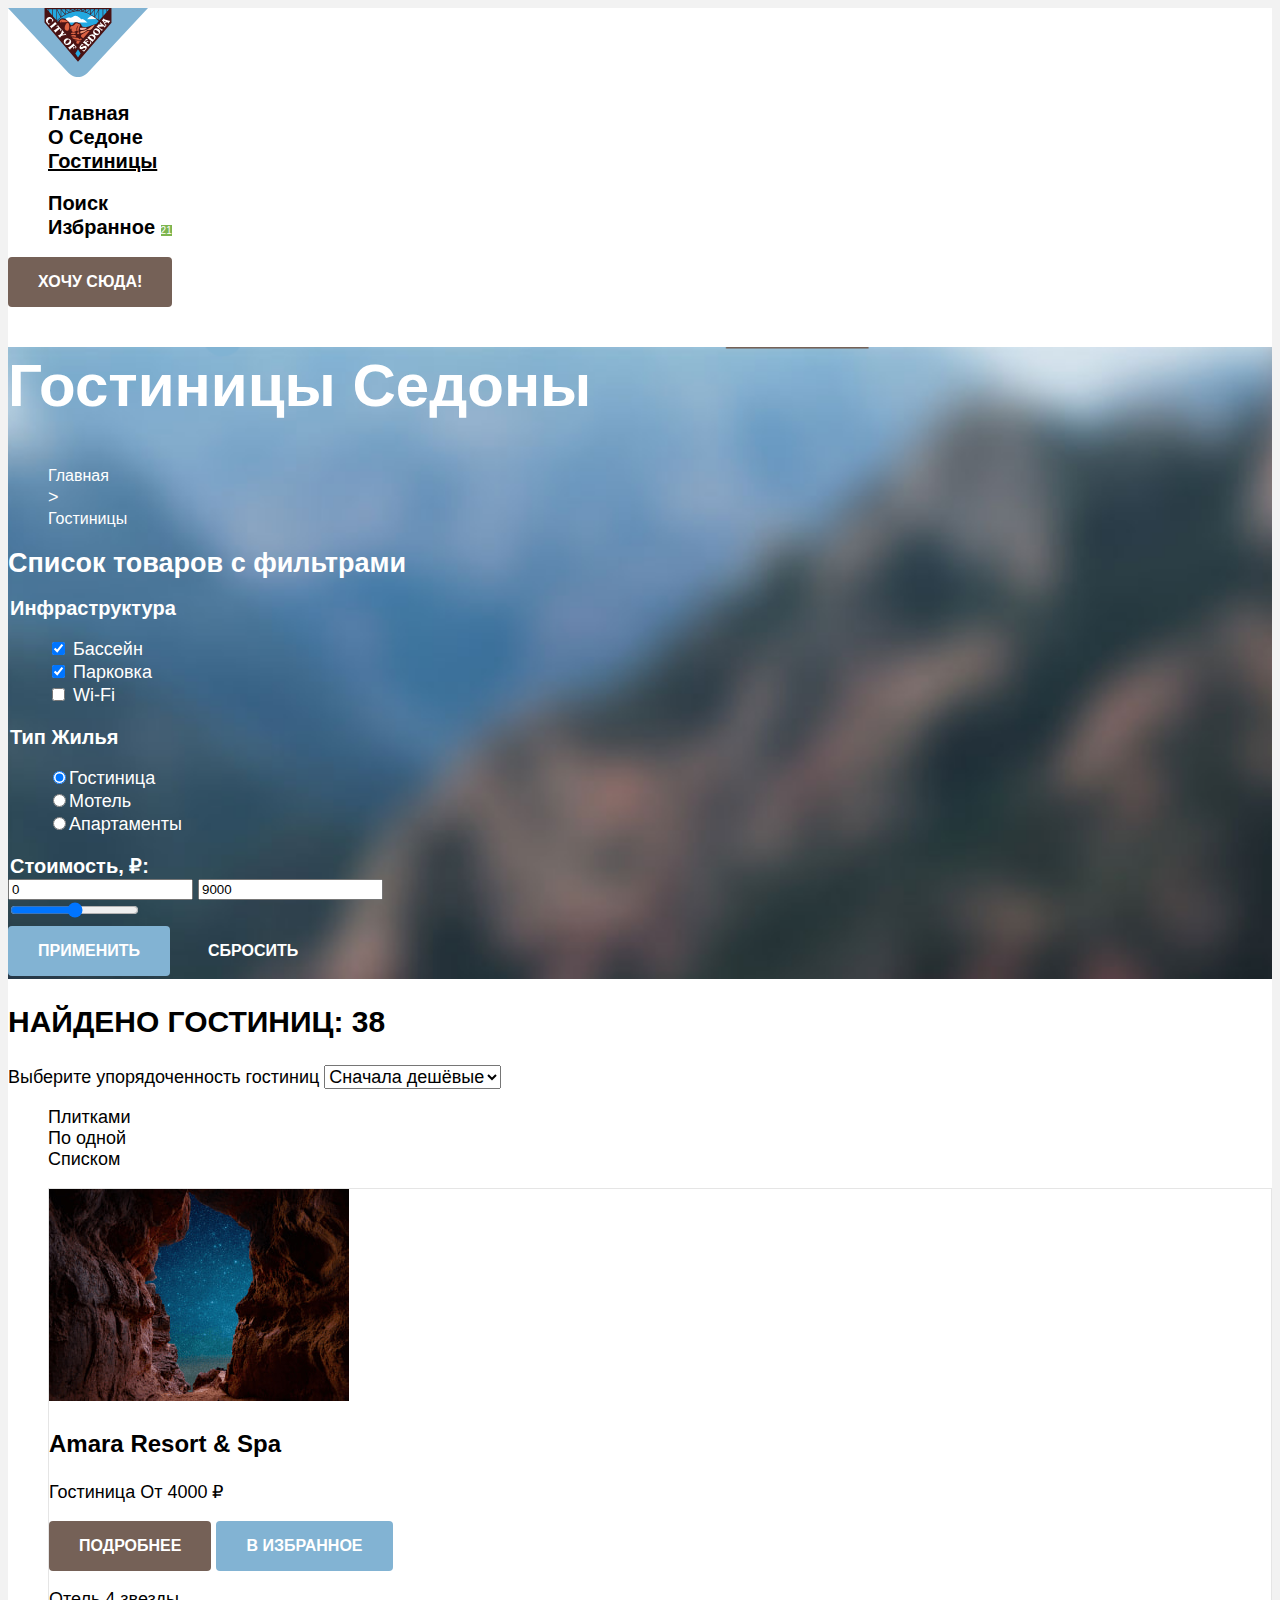
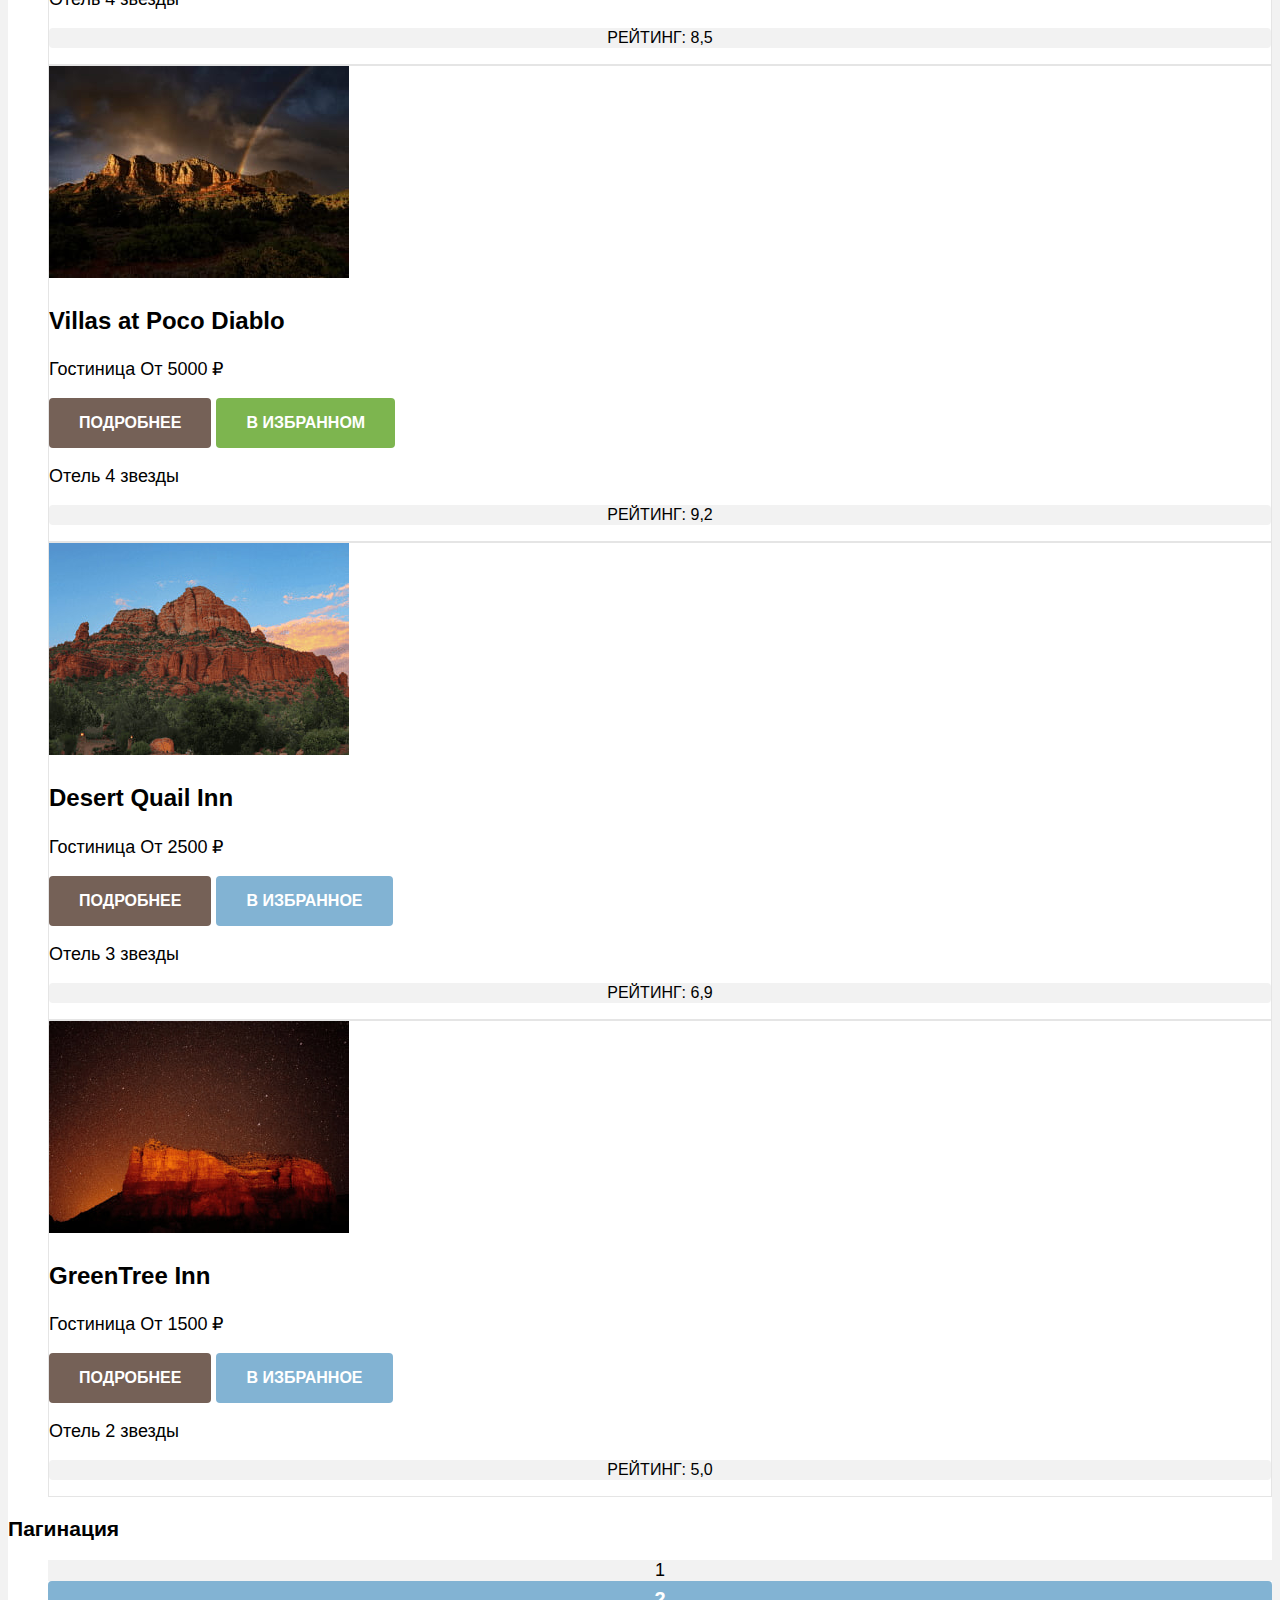
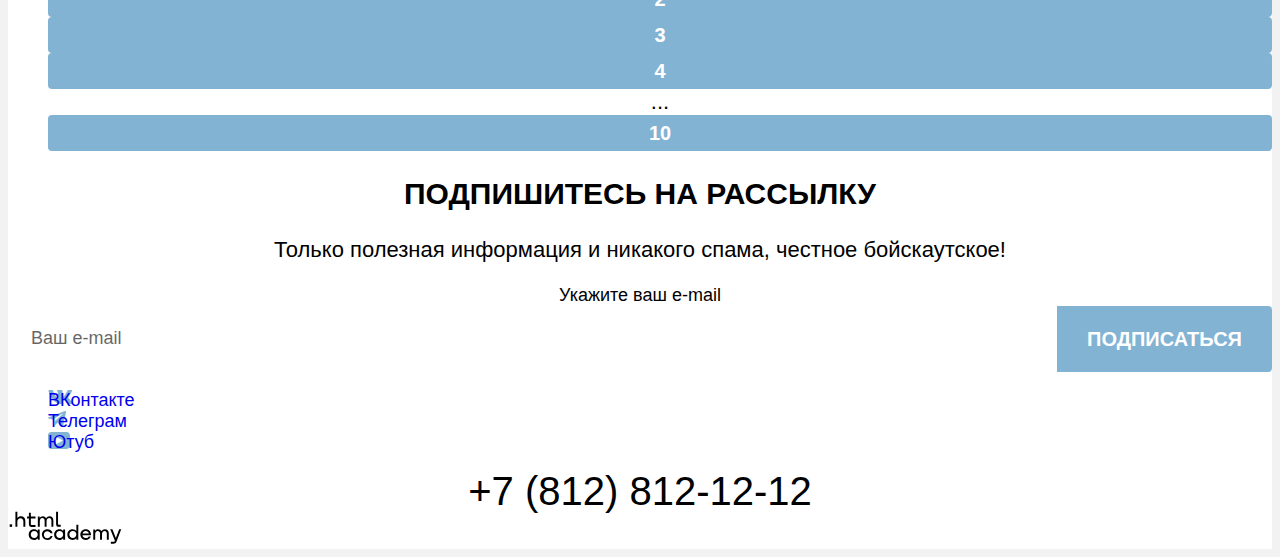
==== commit 05ba7b2d: "Добавляет базовую стилизацию, последняя версия" ====
--- a/catalog.html
+++ b/catalog.html
@@ -8,267 +8,283 @@
   </head>
 
   <body>
-    <header data-test="header" class="page-header">
-      <nav class="navigation">
-        <a class="navigation-logo" href="index.html">
-          <img class="page-header-logo" alt="Логотип города Седона" src="images/logo.svg" width="140" height="70">
-        </a>
-        <ul class="navigation-list">
-          <li class="navigation-item">
-            <a class="navigation-link" href="index.html">Главная</a>
-          </li>
-          <li class="navigation-item">
-            <a class="navigation-link" href="#">О Седоне</a>
-          </li>
-          <li class="navigation-item">
-            <a class="navigation-link-current" aria-current="page" href="catalog.html">Гостиницы</a>
-          </li>
-        </ul>
-        <ul class="navigation-list-user">
-          <li class="navigation-user-item">
-            <a class="navigation-link" href="#">
-              <span class="visually-hidden">Поиск</span></a>
-          </li>
-          <li class="navigation-user-item">
-            <a class="navigation-link" href="#">
-              <span class="visually-hidden">Избранное</span>
-              <span class="likes-number">21</span>
-            </a>
-          </li>
-        </ul>
-        <div>
-          <button class="navigation-button"><a class="navigation-link-button" href="#">ХОЧУ СЮДА!</a></button>
-        </div>
-      </nav>
-    </header>
-
-    <main data-test="main" class="main-inner">
-
-      <header class="inner-header">
-        <h1 class="inner-header-title">Гостиницы Седоны</h1>
-        <ol class="breadcrumbs">
-          <li class="breadcrumbs-item">
-            <a class="breadcrumbs-link" href="index.html">Главная</a>
-          </li>
-          <li class="breadcrumbs-item">
-            <a class="breadcrumbs-link" aria-current="page" href="catalog.html">Гостиницы</a>
-          </li>
-        </ol>
-
-        <section data-test="filter" class="catalog-products">
-          <h2 class="visually-hidden">Список товаров с фильтрами</h2>
-          <form class="catalog-filters" action="https://echo.htmlacademy.ru/" method="get">
-            <fieldset class="catalog-filter-group">
-              <legend class="catalog-filter-title">Инфраструктура</legend>
-              <ul class="catalog-filter-list">
-                <li class="catalog-filter-item">
-                  <label class="control">
-                    <input class="control-input" type="checkbox" name="pool" checked>
-                    Бассейн
-                  </label>
-                </li>
-                <li class="catalog-filter-item">
-                  <label class="control">
-                    <input class="control-input" type="checkbox" name="parking" checked>
-                    Парковка
-                  </label>
-                </li>
-                <li class="catalog-filter-item">
-                  <label class="control">
-                    <input class="control-input" type="checkbox" name="wi-fi">
-                    Wi-Fi
-                  </label>
-                </li>
-              </ul>
-            </fieldset>
-            <fieldset class="catalog-filter-group">
-              <legend class="catalog-filter-title">Тип жилья</legend>
-              <ul class="catalog-filter-list">
-                <li class="catalog-filter-item">
-                  <label class="control">
-                    <input class="control-input" type="radio" name="product-group" value="hotel" checked>Гостиница
-                  </label>
-                </li>
-                <li class="catalog-filter-item">
-                  <label class="control">
-                    <input class="control-input" type="radio" name="product-group" value="motel">Мотель
-                  </label>
-                </li>
-                <li class="catalog-filter-item">
-                  <label class="control">
-                    <input class="control-input" type="radio" name="product-group" value="apartments">Апартаменты
-                  </label>
-                </li>
-              </ul>
-            </fieldset>
-            <fieldset class="catalog-filter-group">
-              <legend class="catalog-filter-title">Стоимость, ₽:</legend>
-              <label class="control">
-                <input class="contriol-input" type="number" name="number" min="0" placeholder="от" value="0">
-              </label>
-              <label class="control">
-                <input class="contriol-input" type="number" name="number" max="9000" placeholder="до" value="9000">
-              </label>
-              <br>
-              <label class="control">
-                <input type="range" name="number" min="0" max="900" step="1">
-              </label>
-            </fieldset>
-            <button class="filter-button active-filter-button" type="submit">Применить</button>
-            <button class="filter-button" type="reset">Сбросить</button>
+    <div class="container">
+      <header data-test="header" class="page-header">
+        <nav class="navigation">
+          <a class="navigation-logo" href="index.html">
+            <img class="page-header-logo" alt="Логотип города Седона" src="images/logo.svg" width="140" height="70">
+          </a>
+          <ul class="navigation-list">
+            <li class="navigation-item">
+              <a class="navigation-link" href="index.html">Главная</a>
+            </li>
+            <li class="navigation-item">
+              <a class="navigation-link" href="#">О Седоне</a>
+            </li>
+            <li class="navigation-item">
+              <a class="navigation-link-current" aria-current="page" href="catalog.html">Гостиницы</a>
+            </li>
+          </ul>
+          <ul class="navigation-list-user">
+            <li class="navigation-user-item">
+              <a class="navigation-link" href="#">
+                <span class="visually-hidden">Поиск</span></a>
+            </li>
+            <li class="navigation-user-item">
+              <a class="navigation-link" href="#">
+                <span class="visually-hidden">Избранное</span>
+                <span class="likes-number">21</span>
+              </a>
+            </li>
+          </ul>
+          <div>
+            <button class="button navigation">ХОЧУ СЮДА!</button>
+          </div>
+        </nav>
+      </header>
+
+      <main data-test="main" class="main-inner">
+
+        <header class="inner-header">
+          <h1 class="inner-header-title">Гостиницы Седоны</h1>
+          <ol class="breadcrumbs">
+            <li class="breadcrumbs-item">
+              <a class="breadcrumbs-link" href="index.html"><span class="visually-hidden">Главная</span></a>
+            </li>
+            <li class="breadcrumbs-item">&gt;</li>
+            <li class="breadcrumbs-item">
+              <a class="breadcrumbs-link" aria-current="page" href="catalog.html">Гостиницы</a>
+            </li>
+          </ol>
+
+          <section data-test="filter" class="catalog-products">
+            <h2 class="visually-hidden">Список товаров с фильтрами</h2>
+            <form class="catalog-filters" action="https://echo.htmlacademy.ru/" method="get">
+              <fieldset class="catalog-filter-group">
+                <legend class="catalog-filter-title">Инфраструктура</legend>
+                <ul class="catalog-filter-list">
+                  <li class="catalog-filter-item">
+                    <label class="control" for="pool">
+                      <input class="checkbox-field" type="checkbox" id="pool" name="pool" checked>
+                      Бассейн
+                    </label>
+                  </li>
+                  <li class="catalog-filter-item">
+                    <label class="control" for="parking">
+                      <input class="checkbox-field" type="checkbox" id="parking" name="parking" checked>
+                      Парковка
+                    </label>
+                  </li>
+                  <li class="catalog-filter-item">
+                    <label class="control" for="wi-fi">
+                      <input class="checkbox-field" type="checkbox" id="wi-fi" name="wi-fi">
+                      Wi-Fi
+                    </label>
+                  </li>
+                </ul>
+              </fieldset>
+              <fieldset class="catalog-filter-group">
+                <legend class="catalog-filter-title">Тип жилья</legend>
+                <ul class="catalog-filter-list">
+                  <li class="catalog-filter-item">
+                    <label class="control" for="hotel">
+                      <input class="radio-field" type="radio" name="product-group" id="hotel" value="hotel"
+                        checked>Гостиница
+                    </label>
+                  </li>
+                  <li class="catalog-filter-item">
+                    <label class="control" for="motel">
+                      <input class="cradio-fieldt" type="radio" name="product-group" id="motel" value="motel">Мотель
+                    </label>
+                  </li>
+                  <li class="catalog-filter-item">
+                    <label class="control" for="apartments">
+                      <input class="radio-field" type="radio" name="product-group" id="apartments"
+                        value="apartments">Апартаменты
+                    </label>
+                  </li>
+                </ul>
+              </fieldset>
+              <fieldset class="catalog-filter-group">
+                <legend class="catalog-filter-title">Стоимость, ₽:</legend>
+                <label class="control" for="min-price">
+                  <input class="number-field" type="number" name="number" id="min-price" min="0" placeholder="от"
+                    value="0">
+                </label>
+                <label class="control" for="max-price">
+                  <input class="number-field" type="number" name="number" id="max-price" max="9000" placeholder="до"
+                    value="9000">
+                </label>
+                <br>
+                <label class="control" for="slider">
+                  <input type="range" name="number" id="slider" min="0" max="900" step="1">
+                </label>
+              </fieldset>
+              <button class="button apply" type="submit">Применить</button>
+              <button class="button reset" type="reset">Сбросить</button>
+            </form>
+          </section>
+        </header>
+        <div data-test="catalog" class="catalog-choice">
+          <section class="catalog">
+            <h2 class="catalog-title">Найдено гостиниц: 38</h2>
+            <form class="drop-down-list-filter" action="https://echo.htmlacademy.ru/" method="get">
+              <div class="drop-down-list">
+                <label for="filter"><span class="viually-hidden">Выберите упорядоченность гостиниц</span></label>
+                <select id="filter" name="filter">
+                  <option class="drop-down-sail" value="sail">Сначала дешёвые</option>
+                  <option value="expensive">Сначала дорогие</option>
+                </select>
+              </div>
+            </form>
+            <ul class="view-list">
+              <li class="view-item"><a class="catalog-view catalog-view-active" href="catalog.html?view=tile"><span
+                    class="visually-hidden">Плитками</span></a>
+              </li>
+              <li class="view-item"><a class="catalog-view " href="catalog.html?view=card"><span
+                    class="visually-hidden">По одной</span></a></li>
+              <li class="view-item"><a class="catalog-view " href="catalog.html?view=list"><span
+                    class="visually-hidden">Списком</span></a></li>
+            </ul>
+          </section>
+          <section class="catalog">
+            <ul class="catalog-list">
+              <li class="catalog-item">
+                <a class="catalog-card-link" href="#">
+                  <img class="catalog-photos" src="images/hotel-1.jpg" width="300" height="212"
+                    alt="Вид на ночное небо между Красными скалами">
+                  <h3 class="catalog-card-title">Amara Resort & Spa</h3>
+                </a>
+                <p>
+                  <span class="card-description">Гостиница</span>
+                  <span class="card-price">От 4000 ₽</span>
+                </p>
+                <a class="button detail" href="#">Подробнее</a>
+                <button class="button favourite-card">В избранное</button>
+                <p class="stars" role="img">
+                  <span class="visually-hidden">Отель 4 звезды</span>
+                </p>
+                <p class="rating">Рейтинг: 8,5</p>
+              </li>
+              <li class="catalog-item">
+                <a class="catalog-card-link" href="#">
+                  <img class="catalog-photos" src="images/hotel-2.jpg" width="300" height="212"
+                    alt="Вид на Кафедральную гору">
+                  <h3 class="catalog-card-title">Villas at Poco Diablo</h3>
+                </a>
+                <p>
+                  <span class="card-description">Гостиница</span>
+                  <span class="card-price">От 5000 ₽</span>
+                </p>
+                <a class="button detail" href="#">Подробнее</a>
+                <button class="button favourite-card-active">В избранном</button>
+                <p class="stars" role="img">
+                  <span class="visually-hidden">Отель 4 звезды</span>
+                </p>
+                <p class="rating">Рейтинг: 9,2</p>
+              </li>
+              <li class="catalog-item">
+                <a class="catalog-card-link" href="#">
+                  <img class="catalog-photos" src="images/hotel-3.jpg" width="300" height="212"
+                    alt="Вид на гору Белл-Рок">
+                  <h3 class="catalog-card-title">Desert Quail Inn</h3>
+                </a>
+                <p>
+                  <span class="card-description">Гостиница</span>
+                  <span class="card-price">От 2500 ₽</span>
+                </p>
+                <a class="button detail" href="#">Подробнее</a>
+                <button class="button favourite-card">В избранное</button>
+                <p class="stars" role="img">
+                  <span class="visually-hidden">Отель 3 звезды</span>
+                </p>
+                <p class="rating">Рейтинг: 6,9</p>
+              </li>
+              <li class="catalog-item">
+                <a class="catalog-card-link" href="#">
+                  <img class="catalog-photos" src="images/hotel-4.jpg" width="300" height="212"
+                    alt="Вид на каньон Оук-Крик">
+                  <h3 class="catalog-card-title">GreenTree Inn</h3>
+                </a>
+                <p>
+                  <span class="card-description">Гостиница</span>
+                  <span class="card-price">От 1500 ₽</span>
+                </p>
+                <a class="button detail" href="#">Подробнее</a>
+                <button class="button favourite-card">В избранное</button>
+                <p class="stars" role="img">
+                  <span class="visually-hidden">Отель 2 звезды</span>
+                </p>
+                <p class="rating">Рейтинг: 5,0</p>
+              </li>
+            </ul>
+          </section>
+          <section class="pagination">
+            <h3 class="visually-hidden">Пагинация</h3>
+            <ul class="pagination">
+              <li class="pagination-item">
+                <a class="pagination-link-current" aria-current="page" href="#">1</a>
+              </li>
+              <li class="pagination-item">
+                <a class="pagination-link" href="#">2</a>
+              </li>
+              <li class="pagination-item">
+                <a class="pagination-link" href="#">3</a>
+              </li>
+              <li class="pagination-item">
+                <a class="pagination-link" href="#">4</a>
+              </li>
+              <li class="pagination-item">
+                <a class="pagination-link-more" href="#">...</a>
+              </li>
+              <li class="pagination-item">
+                <a class="pagination-link" href="#">10</a>
+              </li>
+            </ul>
+          </section>
+        </div>
+        <section data-test="subscribe" class=" mailing mailing-catalog">
+          <h2>Подпишитесь на рассылку</h2>
+          <p>Только полезная информация и никакого спама, честное бойскаутское!</p>
+          <form class="subscribe-form" action="https://echo.htmlacademy.ru/" method="post">
+            <label class="visually-hidden" for="subscribe-email">Укажите ваш e-mail</label>
+            <div class="text-field-group">
+              <input class="text-field" type="text" id="subscribe-email" name="user-email" placeholder="Ваш e-mail"
+                required>
+              <button class="button subscribe" type="submit">Подписаться</button>
+            </div>
           </form>
         </section>
-      </header>
-      <div data-test="catalog" class="catalog-choice">
-        <section class="catalog">
-          <h2 class="catalog-title">Найдено гостиниц: 38</h2>
-          <form class="drop-down-list-filter" action="https://echo.htmlacademy.ru/" method="get">
-            <label for="filter"></label>
-            <select id="filter" name="filter">
-              <option value="sail">Сначала дешёвые</option>
-              <option value="expensive">Сначала дорогие</option>
-            </select>
-          </form>
-          <ul class="view-list">
-            <li class="view-item"><a class="catalog-view catalog-view-active" href="catalog.html?view=tile">Плитками</a>
-            </li>
-            <li class="view-item"><a class="catalog-view " href="catalog.html?view=card">По одной</a></li>
-            <li class="view-item"><a class="catalog-view " href="catalog.html?view=list">Списком</a></li>
+      </main>
+      <footer data-test="footer" class="page-footer">
+        <div class="social-network">
+          <ul class="social-network-list">
+            <li class="social-network-item">
+              <a class="social-network-vk" href="https://vk.com/htmlacademy">
+                <span class="visually-hidden">ВКонтакте</span>
+              </a>
+            </li>
+            <li class="social-network-item">
+              <a class="social-network-tg" href="https://t.me/s/htmlacademy">
+                <span class="visually-hidden">Телеграм</span>
+              </a>
+            </li>
+            <li class="social-network-item">
+              <a class="social-network-yt" href="https://www.youtube.com/channel/UChUxTMjJGo-JDRY8pNTGL2g">
+                <span class="visually-hidden">Ютуб</span>
+              </a>
+            </li>
           </ul>
-        </section>
-        <section class="catalog">
-          <ul class="catalog-list">
-            <li class="catalog-item">
-              <a class="catalog-card-link" href="#">
-                <img class="catalog-photos" src="images/hotel-1.jpg" width="300" height="212"
-                  alt="Вид на ночное небо между Красными скалами">
-                <h3 class="catalog-card-title">Amara Resort & Spa</h3>
-              </a>
-              <p>
-                <span class="card-description">Гостиница</span>
-                <span class="card-price">От 4000 ₽</span>
-              </p>
-              <a class="button-style" href="#">Подробнее</a>
-              <button class="favourite-card">В избранное</button>
-              <p class="stars">
-                <span class="visually-hidden">Отель 4 звезды</span>
-              </p>
-              <p class="rating">Рейтинг: 8,5</p>
-            </li>
-            <li class="catalog-item">
-              <a class="catalog-card-link" href="#">
-                <img class="catalog-photos" src="images/hotel-2.jpg" width="300" height="212"
-                  alt="Вид на Кафедральную гору">
-                <h3 class="catalog-card-title">Villas at Poco Diablo</h3>
-              </a>
-              <p>
-                <span class="card-description">Гостиница</span>
-                <span class="card-price">От 5000 ₽</span>
-              </p>
-              <a class="button-style" href="#">Подробнее</a>
-              <button class="favourite-card-active">В избранном</button>
-              <p class="stars">
-                <span class="visually-hidden">Отель 4 звезды</span>
-              </p>
-              <p class="rating">Рейтинг: 9,2</p>
-            </li>
-            <li class="catalog-item">
-              <a class="catalog-card-link" href="#">
-                <img class="catalog-photos" src="images/hotel-3.jpg" width="300" height="212"
-                  alt="Вид на гору Белл-Рок">
-                <h3 class="catalog-card-title">Desert Quail Inn</h3>
-              </a>
-              <p>
-                <span class="card-description">Гостиница</span>
-                <span class="card-price">От 2500 ₽</span>
-              </p>
-              <a class="button-style" href="#">Подробнее</a>
-              <button class="favourite-card">В избранное</button>
-              <p class="stars">
-                <span class="visually-hidden">Отель 3 звезды</span>
-              </p>
-              <p class="rating">Рейтинг: 6,9</p>
-            </li>
-            <li class="catalog-item">
-              <a class="catalog-card-link" href="#">
-                <img class="catalog-photos" src="images/hotel-4.jpg" width="300" height="212"
-                  alt="Вид на каньон Оук-Крик">
-                <h3 class="catalog-card-title">GreenTree Inn</h3>
-              </a>
-              <p>
-                <span class="card-description">Гостиница</span>
-                <span class="card-price">От 1500 ₽</span>
-              </p>
-              <a class="button-style" href="#">Подробнее</a>
-              <button class="favourite-card">В избранное</button>
-              <p class="stars">
-                <span class="visually-hidden">Отель 2 звезды</span>
-              </p>
-              <p class="rating">Рейтинг: 5,0</p>
-            </li>
-          </ul>
-        </section>
-        <section class="pagination">
-          <h3 class="visually-hidden">Пагинация</h3>
-          <ul class="pagination">
-            <li class="pagination-item">
-              <a class="pagination-link-current" aria-current="page">1</a>
-            </li>
-            <li class="pagination-item">
-              <a class="pagination-link" href="#">2</a>
-            </li>
-            <li class="pagination-item">
-              <a class="pagination-link" href="#">3</a>
-            </li>
-            <li class="pagination-item">
-              <a class="pagination-link" href="#">4</a>
-            </li>
-            <li class="pagination-item">
-              <a class="pagination-link-more" href="#">...</a>
-            </li>
-            <li class="pagination-item">
-              <a class="pagination-link" href="#">10</a>
-            </li>
-          </ul>
-        </section>
-      </div>
-      <section data-test="subscribe" class="mailing">
-        <h2>Подпишитесь на рассылку</h2>
-        <p>Только полезная информация и никакого спама, честное бойскаутское!</p>
-        <form class="subscribe-form" action="https://echo.htmlacademy.ru/" method="post">
-          <label class="visually-hidden" for="subscribe-email">Укажите ваш e-mail</label>
-          <input type="text" id="subscribe-email" name="user-email" placeholder="Ваш e-mail" required>
-          <button class="subscribe-button" type="submit">Подписаться</button>
-        </form>
-      </section>
-    </main>
-    <footer data-test="footer" class="page-footer">
-      <div class="social-network">
-        <ul class="social-network-list">
-          <li class="social-network-item">
-            <a class="social-network" href="https://vk.com/htmlacademy">
-              <span class="visually-hidden">ВКонтакте</span>
-            </a>
-          </li>
-          <li class="social-network-item">
-            <a class="social-network" href="https://t.me/s/htmlacademy">
-              <span class="visually-hidden">Телеграм</span>
-            </a>
-          </li>
-          <li class="social-network-item">
-            <a class="social-network" href="https://www.youtube.com/channel/UChUxTMjJGo-JDRY8pNTGL2g">
-              <span class="visually-hidden">Ютуб</span>
-            </a>
-          </li>
-        </ul>
-      </div>
-      <div class="phone-number">
-        <a class="phone-number" href="tel:+78128121212">+7 (812) 812-12-12</a>
-      </div>
-      <div class="partner-logo">
-        <a class="partner-logo-link" href="https://htmlacademy.ru/"><img src="#" alt=""></a>
-      </div>
-    </footer>
+        </div>
+        <div class="phone-number">
+          <a class="phone-number" href="tel:+78128121212">+7 (812) 812-12-12</a>
+        </div>
+        <div class="partner-logo">
+          <a class="partner-logo-link" href="https://htmlacademy.ru/"><img src="images/logo-partner.svg" width="115"
+              height="33" alt=""></a>
+        </div>
+      </footer>
+    </div>
   </body>
 
 </html>
--- a/styles/styles.css
+++ b/styles/styles.css
@@ -21,11 +21,17 @@
     font-weight: 400;
     font-style: normal;
     color: #333333;
-    background-color: #F2F2F2;
-}
-
-.navigation {
-    background-color: #FFFFFF;
+    background-color: #f2f2f2;
+}
+
+.navigation-item,
+.navigation-user-item,
+.view-item,
+.catalog-item,
+.social-network-item,
+.reasons-item,
+.advantages-item {
+    list-style-type: none;
 }
 
 .navigation-link {
@@ -47,37 +53,174 @@
 }
 
 .likes-number {
-    background-color: #7DB54F;
+    background-color: #7db54f;
     font-weight: 400;
     font-size: 10px;
     line-height: 1;
     text-align: center;
-    color: #FFFFFF;
-}
-
-.navigation-button {
-    width: 160px;
-    height: 36px;
+    color: #ffffff;
+}
+
+.button {
     background-color: #756157;
+    color: #ffffff;
     border: none;
+    font-weight: 700;
+    line-height: 125%;
+    font-size: 16px;
+    font-family: inherit;
+    text-decoration: none;
+    text-align: center;
+    text-transform: uppercase;
+    padding: 15px 30px;
+    display: inline-block;
+    cursor: pointer;
+    appearance: none;
+    outline-offset: 0;
     border-radius: 4px;
 }
 
-
-.navigation-link-button {
-    font-size: 16px;
-    line-height: 20px;
-    font-weight: 700;
-    color: #FFFFFF;
-    text-decoration: none;
-    text-align: center;
-    text-transform: uppercase;
-}
-
-.advantages {
-    background-color: #FFFFFF;
-}
-
+.button:focus {
+    background-color: #615048;
+}
+
+.button:hover {
+    background-color: #615048;
+}
+
+.button:active {
+    color: rgba(255, 255, 255, 0.3);
+}
+
+.button:disabled {
+    background-color: rgba(229, 229, 229, 1);
+    color: rgba(255, 255, 255, 1);
+}
+
+.search {
+    font-family: inherit;
+    font-weight: 700;
+    font-size: 20px;
+    line-height: 180%;
+}
+
+.subscribe {
+    font-size: 20px;
+    line-height: 180%;
+    background-color: #82b3d3;
+    border-top-left-radius: 0;
+    border-bottom-left-radius: 0;
+}
+
+.subscribe:focus {
+    background-color: #68a2ca;
+}
+
+.subscribe:hover {
+    background-color: #68a2ca;
+}
+
+.subscribe:active {
+    color: rgba(255, 255, 255, 0.3);
+}
+
+.subscribe:disabled {
+    background-color: rgba(229, 229, 229, 1);
+    color: rgba(255, 255, 255, 1);
+}
+
+.reset {
+    background-color: transparent;
+    border: 3px solid transparent;
+}
+
+.reset:focus {
+    background-color: transparent;
+    color: #ffffff;
+    border: 3px solid #83b3d3;
+}
+
+.reset:hover {
+    background-color: transparent;
+    color: rgba(255, 255, 255, 0.3);
+}
+
+.reset:active {
+    background-color: transparent;
+    color: rgba(255, 255, 255, 0.3);
+}
+
+.reset:disabled {
+    background-color: transparent;
+    color: rgba(255, 255, 255, 1);
+}
+
+.apply {
+    background-color: rgba(130, 179, 211, 1);
+}
+
+.apply:focus {
+    background-color: #68a2ca;
+}
+
+.apply:hover {
+    background-color: #68a2ca;
+}
+
+.apply:active {
+    background-color: rgba(130, 179, 211, 1);
+    color: rgba(255, 255, 255, 0.3);
+}
+
+.apply:disabled {
+    color: rgba(255, 255, 255, 1);
+    background-color: rgba(229, 229, 229, 1);
+}
+
+
+.favourite-card {
+    background-color: #82b3d3;
+}
+
+.favourite-card:focus {
+    background-color: #68a2ca;
+}
+
+.favourite-card:hover {
+    background-color: #68a2ca;
+}
+
+.favourite-card:active {
+    color: rgba(255, 255, 255, 0.3);
+    background-color: #82b3d3;
+}
+
+.favourite-card:disabled {
+    color: rgba(255, 255, 255, 1);
+    background-color: rgba(229, 229, 229, 1);
+}
+
+.favourite-card-active {
+    background-color: #7db54f;
+}
+
+.favourite-card-active:focus {
+    background-color: #6c9e42;
+}
+
+.favourite-card-active:hover {
+    background-color: #6c9e42;
+}
+
+.favourite-card-active:active {
+    color: rgba(255, 255, 255, 0.3);
+    background-color: #7db54f;
+}
+
+.favourite-card-active:disabled {
+    color: rgba(255, 255, 255, 1);
+    background-color: rgba(229, 229, 229, 1);
+}
 
 .advantages p {
     font-weight: 700;
@@ -126,47 +269,44 @@
 }
 
 .welcome {
-    background-image: url("../images/vector-divider.svg"), url(../images/hero-img.jpg);
+    background-image: url("../images/divider-hero.svg"), url(../images/hero-img.jpg);
     color: #ffffff;
     background-repeat: no-repeat;
-    background-size: 100% auto, cover;
-    background-position: left bottom, left top;
-}
-
-.welcome-svg {
-    padding-left: 371px;
-    padding-right: 371px;
+    background-size: auto, cover;
+    background-position: center bottom -1px, center;
+    padding-left: 70px;
+    padding-right: 70px;
     padding-top: 51px;
     padding-bottom: 82px;
 }
 
-.advantages {
-    background-color: #FFFFFF;
-}
+.welcome-svg {
+    display: block;
+    margin: 0 auto;
+}
+
 
 .advantages-list {
     color: #000000;
 }
 
-.advantages-item:nth-child(4n + 1) {
-    background-color: #82B3D3;
-    color: #FFFFFF;
-}
-
-.advantages-item:nth-child(2n+2) {
+
+
+.advantages-item:nth-child(even) {
     color: #000000;
     background-color: rgba(131, 179, 211, 0.12);
 }
 
-.advantages-item:nth-child(3) {
+.advantages-item:nth-child(odd) {
     background-color: rgba(131, 179, 211, 0.2);
     color: #000000;
-
-}
-
-.invitation {
-    background-color: #FFFFFF;
-}
+}
+
+.advantages-item:nth-child(4n+1) {
+    background-color: #82b3d3;
+    color: #ffffff;
+}
+
 
 .invitation h2 {
     font-weight: 700;
@@ -199,24 +339,19 @@
 }
 
 .reasons-item {
-    background-color: #F2F2F2;
-    color: #000000;
-}
-
-.reasons-item:nth-child(1) {
+    color: #000000;
+}
+
+.reasons-item:nth-child(odd) {
     background-color: rgba(131, 179, 211, 0.12);
 }
 
-.reasons-item:nth-child(3) {
-    background-color: rgba(131, 179, 211, 0.12);
-}
-
-.reasons-item:nth-child(2) {
+
+.reasons-item:nth-child(even) {
     background-color: #ffffff;
 }
 
 .best-deal {
-    background-color: #ffffff;
     color: #000000;
     text-align: center;
 }
@@ -234,33 +369,20 @@
     line-height: 26px;
 }
 
-.best-deal-button {
-    width: 376px;
-    height: 52px;
-    background-color: #756157;
-    border: none;
-    border-radius: 4px;
-}
-
-.best-deal-link {
-    font-weight: 700;
-    font-size: 20px;
-    line-height: 180%;
-    text-transform: uppercase;
-    color: #FFFFFF;
-    background-color: #756157;
-}
-
-
-
 .mailing {
     background-image: url(../images/Subscribe.jpg);
-    color: #FFFFFF;
+    color: #ffffff;
     text-align: center;
     background-size: cover;
     background-repeat: no-repeat;
 }
 
+.mailing-catalog {
+    color: #000000;
+    background-image: none;
+}
+
+
 .mailing h2 {
     font-weight: 700;
     font-size: 30px;
@@ -274,25 +396,6 @@
     line-height: 118%;
 }
 
-.subscribe-button {
-    font-weight: 700;
-    font-size: 20px;
-    line-height: 180%;
-    text-transform: uppercase;
-    background-color: #82B3D3;
-    color: #FFFFFF;
-    text-align: center;
-    font-family: inherit;
-    border: none;
-    border-top-right-radius: 4px;
-    border-bottom-right-radius: 4px;
-    cursor: pointer;
-}
-
-.page-footer {
-    background-color: #FFFFFF;
-}
-
 .phone-number {
     font-weight: 400;
     font-size: 40px;
@@ -302,19 +405,36 @@
     text-align: center;
 }
 
-.social-network-item:nth-child(1) {
+.phone-number:focus {
+    color: #756157;
+}
+
+.phone-number:hover {
+    color: #756157;
+}
+
+.phone-number:active {
+    color: rgba(117, 97, 87, 0.3);
+}
+
+.social-network-vk {
     background-image: url("../images/vk.svg");
     border: none;
-    height: 14px;
-    width: 24px;
     background-repeat: no-repeat;
 }
 
-.partner-logo {
-    background-image: url("../images/logo-partner.svg");
+.social-network-tg {
+    background-image: url("../images/tg.svg");
+    border: none;
     background-repeat: no-repeat;
-    background-position: right;
-}
+}
+
+.social-network-yt {
+    background-image: url("../images/youtube.svg");
+    border: none;
+    background-repeat: no-repeat;
+}
+
 
 .navigation-link-current:nth-child(3) {
     font-size: 20px;
@@ -327,9 +447,8 @@
 
 .inner-header {
     background-image: url("../images/catalog-products-photo.png");
-    background-repeat: no-repeat;
     background-size: cover;
-    color: #FFFFFF;
+    color: #ffffff;
     border: none;
 }
 
@@ -339,12 +458,7 @@
     line-height: 130%;
 }
 
-.breadcrumbs-link {
-    font-weight: 400;
-    font-size: 16px;
-    line-height: 131%;
-    color: #FFFFFF;
-}
+
 
 .catalog-filter-title {
     font-weight: 700;
@@ -361,183 +475,104 @@
 
 fieldset {
     border: 0;
-}
-
-
-
-.filter-button {
-    font-weight: 700;
+    margin: 0;
+    padding: 0;
+}
+
+.catalog-choice {
+    color: #000000;
+}
+
+.catalog-title {
+    font-weight: 700;
+    font-size: 30px;
+    line-height: 120%;
+    text-transform: uppercase;
+}
+
+select {
+    font-weight: 400;
+    font-size: 18px;
+    line-height: 117%;
+    font-family: inherit;
+}
+
+.catalog-card-title {
+    font-weight: 700;
+    font-size: 24px;
+    line-height: 117%;
+    color: #000000;
+}
+
+.card-description,
+.card-price {
+    font-weight: 400;
+    font-size: 18px;
+    line-height: 117%;
+}
+
+
+
+.rating {
+    font-weight: 400;
     font-size: 16px;
     line-height: 125%;
     text-transform: uppercase;
     text-align: center;
-    color: #FFFFFF;
-    border: none;
-    outline: none;
-    background-color: rgba(0, 0, 0, 0);
-    font-family: inherit;
-    cursor: pointer;
-}
-
-.active-filter-button {
-    background-color: #82B3D3;
-    color: #FFFFFF;
-    font-family: inherit;
-    cursor: pointer;
-}
-
-.catalog-choice {
-    background-color: #FFFFFF;
-    color: #000000;
-}
-
-.catalog-title {
-    font-weight: 700;
-    font-size: 30px;
-    line-height: 120%;
-    text-transform: uppercase;
-}
-
-select {
-    font-weight: 400;
-    font-size: 18px;
-    line-height: 117%;
-    font-family: inherit;
-}
-
-.catalog-card-title {
-    font-weight: 700;
-    font-size: 24px;
-    line-height: 117%;
-    color: #000000;
-}
-
-.card-description,
-.card-price {
-    font-weight: 400;
-    font-size: 18px;
-    line-height: 117%;
-}
-
-.button-style {
-    font-weight: 700;
-    font-size: 16px;
-    line-height: 125%;
-    text-transform: uppercase;
-    text-align: center;
-    color: #FFFFFF;
-    background-color: #756157;
-    width: 140px;
-    height: 36px;
+    color: #000000;
+    background-color: #f2f2f2;
     border-radius: 4px;
-    padding: 8px 50px;
-    text-decoration: none;
-    font-family: inherit;
-}
-
-.favourite-card {
-    font-weight: 700;
-    font-size: 16px;
-    line-height: 125%;
-    text-transform: uppercase;
-    text-align: center;
-    color: #FFFFFF;
-    background-color: #82B3D3;
-    width: 140px;
-    height: 36px;
-    border-radius: 4px;
-    font-family: inherit;
-    border: none;
-    cursor: pointer;
-}
-
-.favourite-card-active {
-    font-weight: 700;
-    font-size: 16px;
-    line-height: 125%;
-    text-transform: uppercase;
-    text-align: center;
-    color: #FFFFFF;
-    background-color: #7DB54F;
-    width: 140px;
-    height: 36px;
-    border-radius: 4px;
-    font-family: inherit;
-    border: none;
-    cursor: pointer;
-}
-
-.rating {
-    font-weight: 400;
-    font-size: 16px;
-    line-height: 125%;
-    text-transform: uppercase;
-    text-align: center;
-    color: #000000;
-    background-color: #F2F2F2;
-    width: 140px;
-    height: 37px;
-    border-radius: 4px;
 }
 
 .catalog-item {
-    width: 340px;
-    height: 438px;
-    background-color: #FFFFFF;
     border-style: solid;
     border-width: 1px;
-    border-color: #E5E5E5;
+    border-color: #e5e5e5;
 }
 
 .pagination-item {
-    width: 60px;
-    height: 60px;
+    list-style-type: none;
+}
+
+.pagination-link {
     border-radius: 4px;
     font-weight: 700;
     font-size: 20px;
     line-height: 180%;
     text-transform: uppercase;
     text-align: center;
-    color: #FFFFFF;
-    background-color: #82B3D3;
-}
-
-.pagination-link {
-    color: #FFFFFF;
+    color: #ffffff;
+    background-color: #82b3d3;
+    display: block;
+}
+
+.pagination-link:focus {
+    background-color: #68a2ca;
+}
+
+.pagination-link:hover {
+    background-color: #68a2ca;
+}
+
+.pagination-link:active {
+    color: rgba(255, 255, 255, 0.3);
 }
 
 .pagination-link-current {
     color: #000000;
+    background-color: #f2f2f2;
+    display: block;
+    text-align: center;
 }
 
 .pagination-link-more {
-    color: #000000;
-}
-
-
-.pagination-item:nth-child(1) {
-    width: 60px;
-    height: 60px;
-    border-radius: 4px;
-    font-weight: 700;
-    font-size: 20px;
-    line-height: 180%;
-    text-transform: uppercase;
-    text-align: center;
-    color: #000000;
-    background-color: #F2F2F2;
-}
-
-.pagination-item:nth-child(5) {
-    width: 60px;
-    height: 60px;
-    border-radius: 4px;
     font-weight: 400;
     font-size: 22px;
     line-height: 118%;
-    text-align: center;
     color: #000000;
     background-color: #ffffff;
+    display: block;
+    text-align: center;
 }
 
 a {
@@ -545,18 +580,16 @@
 }
 
 .main-inner a:link > .view-item {
-    color: #FFFFFF;
+    color: #ffffff;
 }
 
 .main-inner a:visited > .button-style {
     color: rgb(85, 26, 139);
 }
 
-.main-inner a:active {
-    text-decoration: underline;
-}
-
-.contriol-input {
+
+
+.checkbox-field {
     font-family: "PT Sans", sans-serif;
     font-weight: 700;
     font-size: 18px;
@@ -566,3 +599,72 @@
 .catalog-view {
     color: #000000;
 }
+
+.breadcrumbs-item {
+    list-style-type: none;
+}
+
+.breadcrumbs-link {
+    font-weight: 400;
+    font-size: 16px;
+    line-height: 131%;
+    color: #ffffff;
+}
+
+.breadcrumbs-link:focus {
+    color: rgba(255, 255, 255, 0.6);
+}
+
+.breadcrumbs-link:hover {
+    color: rgba(255, 255, 255, 0.6);
+}
+
+.breadcrumbs-link:active {
+    color: rgba(255, 255, 255, 0.3);
+}
+
+.container {
+    background-color: #ffffff;
+}
+
+input[type="text"] {
+    font-family: inherit;
+    font-size: inherit;
+    line-height: inherit;
+    margin: 0;
+}
+
+.text-field {
+    width: 100%;
+    background-color: rgb(255, 255, 255);
+    border: 3px solid transparent;
+    border-top-left-radius: 4px;
+    border-bottom-left-radius: 4px;
+    padding: 12px 20px;
+}
+
+.text-field-group {
+    display: flex;
+}
+
+.text-field:focus {
+    background-color: rgba(229, 229, 229, 1);
+    border: 3px solid rgba(131, 179, 211, 1);
+}
+
+.text-field:hover {
+    background-color: rgba(229, 229, 229, 1);
+}
+
+.text-field::placeholder {
+    color: #000000;
+    opacity: 0.6;
+    font-family: inherit;
+    font-weight: 400;
+    font-size: 18px;
+    line-height: 133%
+}
+
+.catalog-filter-item {
+    list-style-type: none;
+}
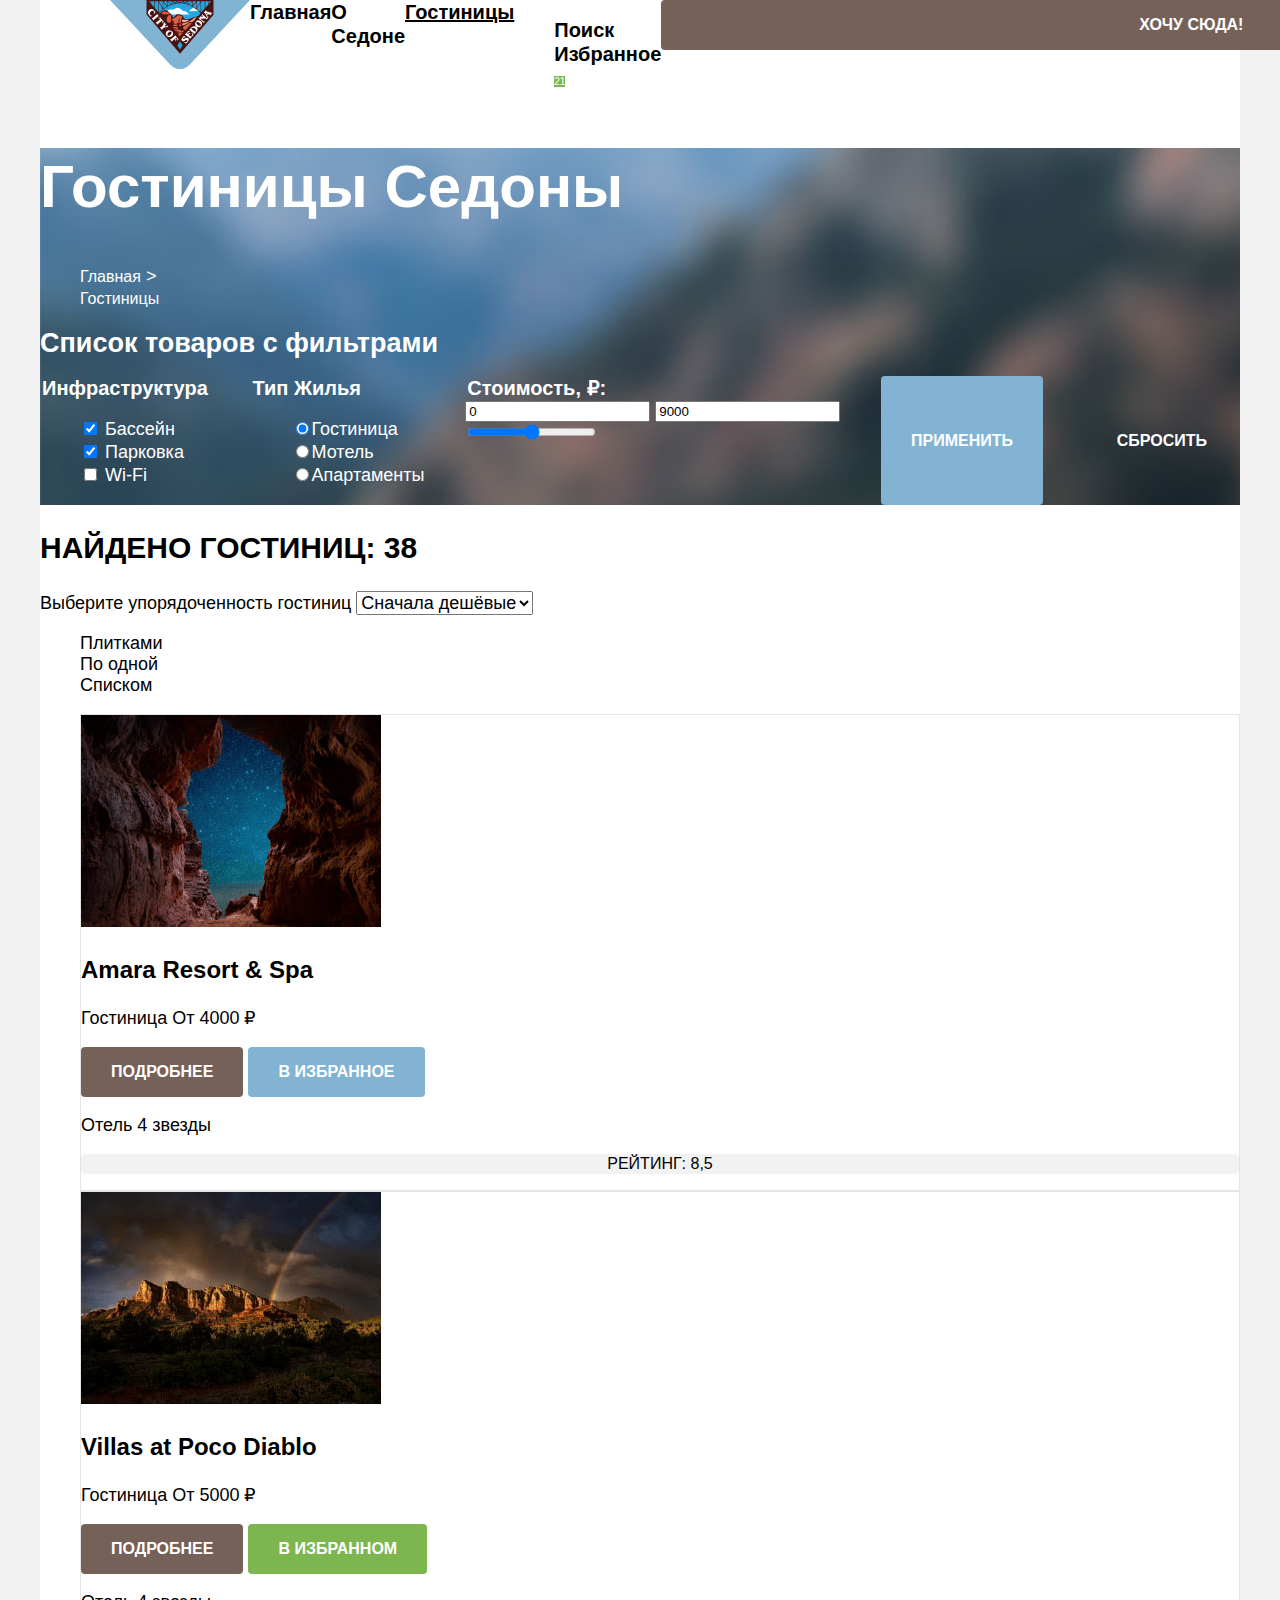
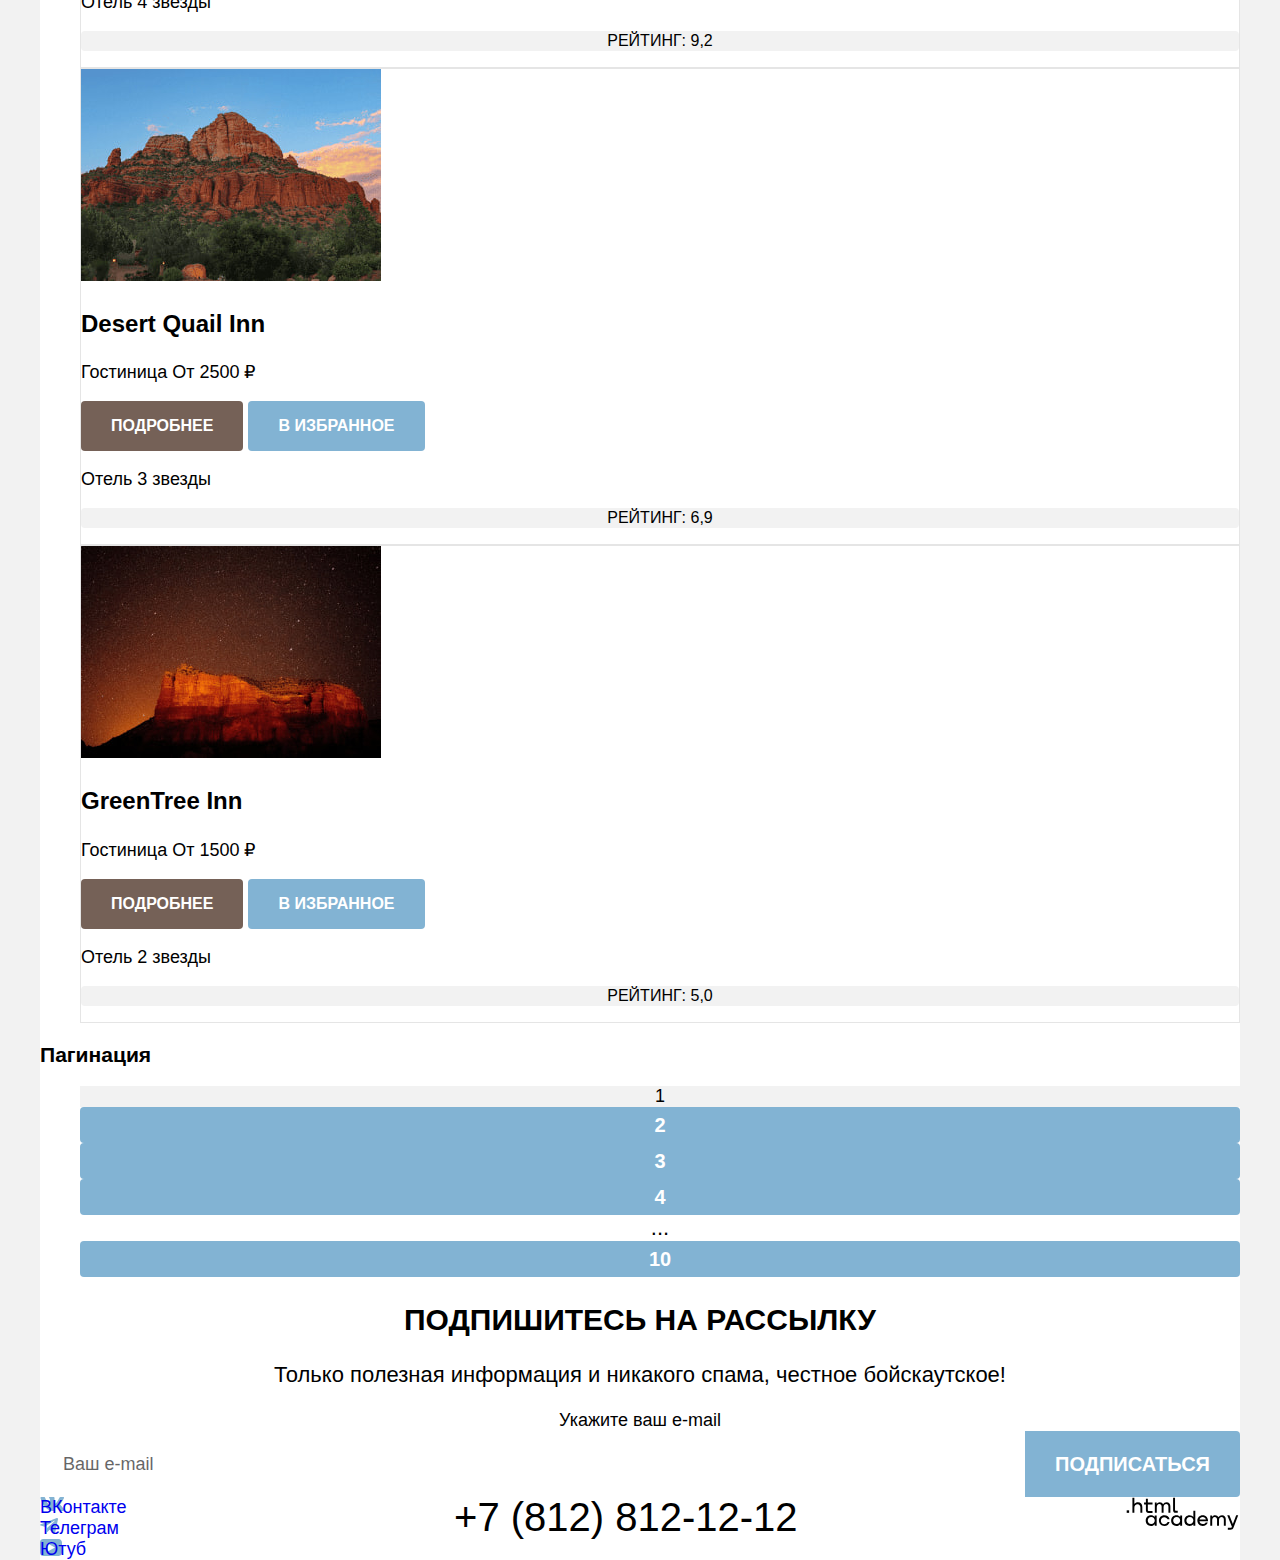
==== commit 4a312ddd: "Добавляет флексы" ====
--- a/catalog.html
+++ b/catalog.html
@@ -42,16 +42,13 @@
           </div>
         </nav>
       </header>
-
-      <main data-test="main" class="main-inner">
-
+      <main class="main-container main-inner">
         <header class="inner-header">
           <h1 class="inner-header-title">Гостиницы Седоны</h1>
           <ol class="breadcrumbs">
             <li class="breadcrumbs-item">
               <a class="breadcrumbs-link" href="index.html"><span class="visually-hidden">Главная</span></a>
             </li>
-            <li class="breadcrumbs-item">&gt;</li>
             <li class="breadcrumbs-item">
               <a class="breadcrumbs-link" aria-current="page" href="catalog.html">Гостиницы</a>
             </li>
@@ -146,8 +143,6 @@
               <li class="view-item"><a class="catalog-view " href="catalog.html?view=list"><span
                     class="visually-hidden">Списком</span></a></li>
             </ul>
-          </section>
-          <section class="catalog">
             <ul class="catalog-list">
               <li class="catalog-item">
                 <a class="catalog-card-link" href="#">
@@ -218,8 +213,6 @@
                 <p class="rating">Рейтинг: 5,0</p>
               </li>
             </ul>
-          </section>
-          <section class="pagination">
             <h3 class="visually-hidden">Пагинация</h3>
             <ul class="pagination">
               <li class="pagination-item">
--- a/styles/styles.css
+++ b/styles/styles.css
@@ -14,7 +14,15 @@
     font-display: swap;
 }
 
+html {
+    height: 100%;
+}
+
 body {
+    margin: 0;
+    display: flex;
+    flex-direction: column;
+    height: 100%;
     font-family: "PT Sans", sans-serif;
     font-size: 18px;
     line-height: 21px;
@@ -23,7 +31,34 @@
     color: #333333;
     background-color: #f2f2f2;
 }
-
+.main-container {
+    flex-grow: 1;
+}
+.navigation {
+    display: flex;
+    width: 1060px;
+    margin: 0 auto;
+    padding: 0;
+}
+
+.navigation-list {
+    display: flex;
+    margin: 0;
+    max-width: 339px;
+    padding: 0;
+}
+
+.navigation-user {
+    display: flex;
+    max-width: 132px;
+    margin-left:  auto;
+    padding: 0;
+}
+.page-container {
+    width: 1200px;
+    margin: 0 auto;
+    padding: 0;
+}
 .navigation-item,
 .navigation-user-item,
 .view-item,
@@ -32,8 +67,33 @@
 .reasons-item,
 .advantages-item {
     list-style-type: none;
-}
-
+    padding: 0;
+    margin: 0;
+}
+.advantages-list {
+    display: flex;
+    flex-wrap: wrap;
+    margin: 0;
+    padding: 0;
+}
+
+.advantages-item:nth-child(odd) {
+    display: flex;
+    flex-grow: 1;
+    width: 100%;
+}
+.advantages-item:nth-child(even) {
+    display: flex;
+    width: 400px;
+    justify-content: center;
+    flex-direction: column;
+}
+.advantages-item:nth-child(5n+3) {
+    display: flex;
+    width: 400px;
+    justify-content: center;
+    flex-direction: column;
+}
 .navigation-link {
     font-size: 20px;
     line-height: 24px;
@@ -350,7 +410,11 @@
 .reasons-item:nth-child(even) {
     background-color: #ffffff;
 }
-
+.reasons-list {
+    display: flex;
+    margin: 0;
+    padding: 0;
+}
 .best-deal {
     color: #000000;
     text-align: center;
@@ -446,7 +510,7 @@
 }
 
 .inner-header {
-    background-image: url("../images/catalog-products-photo.png");
+    background-image: url("../images/filter-catalog.png");
     background-size: cover;
     color: #ffffff;
     border: none;
@@ -625,6 +689,9 @@
 
 .container {
     background-color: #ffffff;
+    width: 1200px;
+    margin: 0 auto;
+
 }
 
 input[type="text"] {
@@ -668,3 +735,24 @@
 .catalog-filter-item {
     list-style-type: none;
 }
+
+.breadcrumbs li:not(:last-child)::after {
+    display: inline-block;
+    content: ">";
+}
+.page-footer {
+    display: flex;
+    justify-content: space-between;
+    margin: 0 auto;
+    padding: 0;
+}
+.catalog-filters {
+    display: flex;
+    flex-direction: row;
+    flex-wrap: wrap;
+    justify-content: space-between;
+}
+.social-network-list {
+    margin: 0;
+    padding: 0;
+}
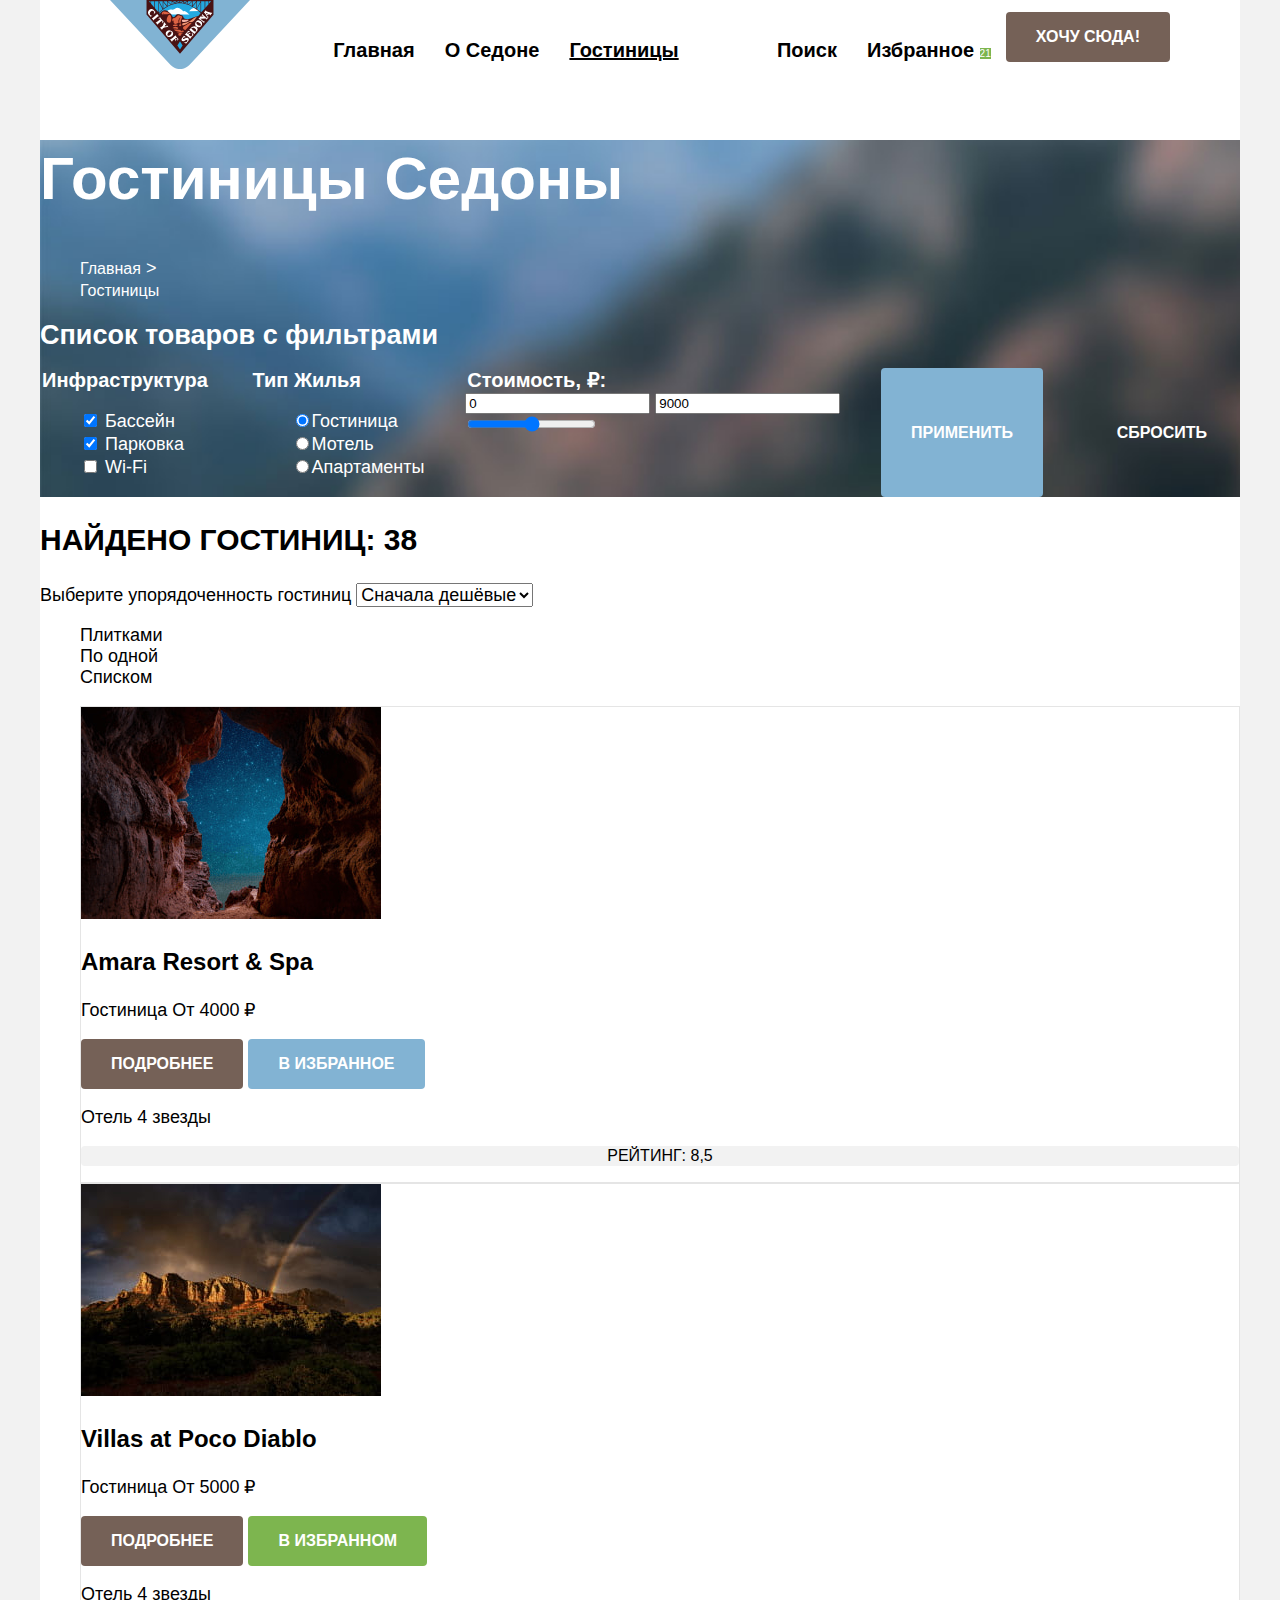
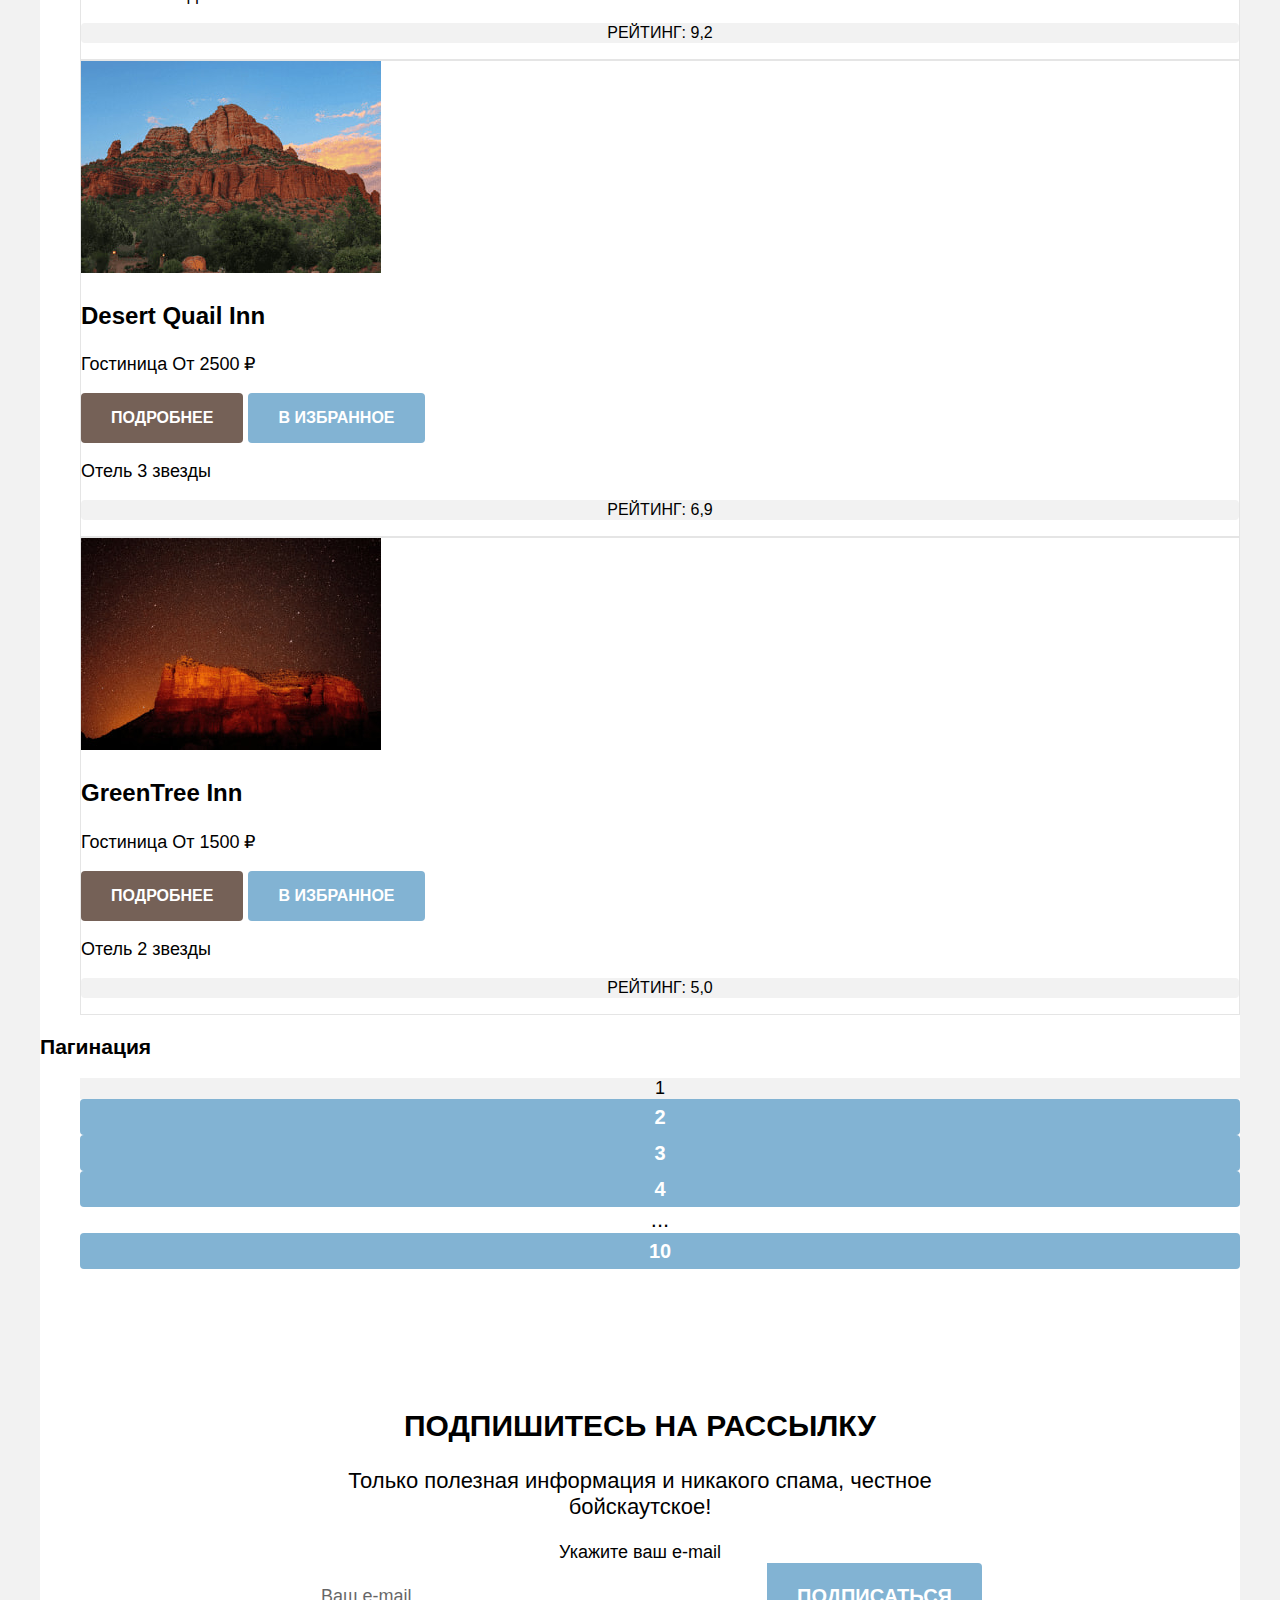
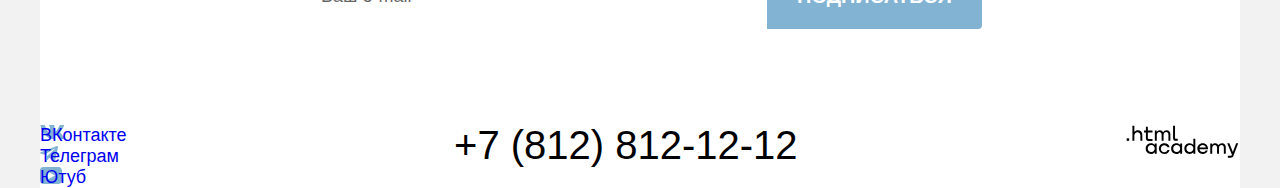
==== commit e611d73e: "Добавляет флексы last" ====
--- a/catalog.html
+++ b/catalog.html
@@ -1,283 +1,284 @@
-<!DOCTYPE html>
-<html lang="ru">
-
-  <head>
-    <meta charset="utf-8">
-    <title>HTML Academy: Седона</title>
-    <link rel="stylesheet" href="styles/styles.css">
-  </head>
-
-  <body>
-    <div class="container">
-      <header data-test="header" class="page-header">
-        <nav class="navigation">
-          <a class="navigation-logo" href="index.html">
-            <img class="page-header-logo" alt="Логотип города Седона" src="images/logo.svg" width="140" height="70">
-          </a>
-          <ul class="navigation-list">
-            <li class="navigation-item">
-              <a class="navigation-link" href="index.html">Главная</a>
-            </li>
-            <li class="navigation-item">
-              <a class="navigation-link" href="#">О Седоне</a>
-            </li>
-            <li class="navigation-item">
-              <a class="navigation-link-current" aria-current="page" href="catalog.html">Гостиницы</a>
-            </li>
-          </ul>
-          <ul class="navigation-list-user">
-            <li class="navigation-user-item">
-              <a class="navigation-link" href="#">
-                <span class="visually-hidden">Поиск</span></a>
-            </li>
-            <li class="navigation-user-item">
-              <a class="navigation-link" href="#">
-                <span class="visually-hidden">Избранное</span>
-                <span class="likes-number">21</span>
-              </a>
-            </li>
-          </ul>
-          <div>
-            <button class="button navigation">ХОЧУ СЮДА!</button>
-          </div>
-        </nav>
-      </header>
-      <main class="main-container main-inner">
-        <header class="inner-header">
-          <h1 class="inner-header-title">Гостиницы Седоны</h1>
-          <ol class="breadcrumbs">
-            <li class="breadcrumbs-item">
-              <a class="breadcrumbs-link" href="index.html"><span class="visually-hidden">Главная</span></a>
-            </li>
-            <li class="breadcrumbs-item">
-              <a class="breadcrumbs-link" aria-current="page" href="catalog.html">Гостиницы</a>
-            </li>
-          </ol>
-
-          <section data-test="filter" class="catalog-products">
-            <h2 class="visually-hidden">Список товаров с фильтрами</h2>
-            <form class="catalog-filters" action="https://echo.htmlacademy.ru/" method="get">
-              <fieldset class="catalog-filter-group">
-                <legend class="catalog-filter-title">Инфраструктура</legend>
-                <ul class="catalog-filter-list">
-                  <li class="catalog-filter-item">
-                    <label class="control" for="pool">
-                      <input class="checkbox-field" type="checkbox" id="pool" name="pool" checked>
-                      Бассейн
-                    </label>
-                  </li>
-                  <li class="catalog-filter-item">
-                    <label class="control" for="parking">
-                      <input class="checkbox-field" type="checkbox" id="parking" name="parking" checked>
-                      Парковка
-                    </label>
-                  </li>
-                  <li class="catalog-filter-item">
-                    <label class="control" for="wi-fi">
-                      <input class="checkbox-field" type="checkbox" id="wi-fi" name="wi-fi">
-                      Wi-Fi
-                    </label>
-                  </li>
-                </ul>
-              </fieldset>
-              <fieldset class="catalog-filter-group">
-                <legend class="catalog-filter-title">Тип жилья</legend>
-                <ul class="catalog-filter-list">
-                  <li class="catalog-filter-item">
-                    <label class="control" for="hotel">
-                      <input class="radio-field" type="radio" name="product-group" id="hotel" value="hotel"
-                        checked>Гостиница
-                    </label>
-                  </li>
-                  <li class="catalog-filter-item">
-                    <label class="control" for="motel">
-                      <input class="cradio-fieldt" type="radio" name="product-group" id="motel" value="motel">Мотель
-                    </label>
-                  </li>
-                  <li class="catalog-filter-item">
-                    <label class="control" for="apartments">
-                      <input class="radio-field" type="radio" name="product-group" id="apartments"
-                        value="apartments">Апартаменты
-                    </label>
-                  </li>
-                </ul>
-              </fieldset>
-              <fieldset class="catalog-filter-group">
-                <legend class="catalog-filter-title">Стоимость, ₽:</legend>
-                <label class="control" for="min-price">
-                  <input class="number-field" type="number" name="number" id="min-price" min="0" placeholder="от"
-                    value="0">
-                </label>
-                <label class="control" for="max-price">
-                  <input class="number-field" type="number" name="number" id="max-price" max="9000" placeholder="до"
-                    value="9000">
-                </label>
-                <br>
-                <label class="control" for="slider">
-                  <input type="range" name="number" id="slider" min="0" max="900" step="1">
-                </label>
-              </fieldset>
-              <button class="button apply" type="submit">Применить</button>
-              <button class="button reset" type="reset">Сбросить</button>
-            </form>
-          </section>
-        </header>
-        <div data-test="catalog" class="catalog-choice">
-          <section class="catalog">
-            <h2 class="catalog-title">Найдено гостиниц: 38</h2>
-            <form class="drop-down-list-filter" action="https://echo.htmlacademy.ru/" method="get">
-              <div class="drop-down-list">
-                <label for="filter"><span class="viually-hidden">Выберите упорядоченность гостиниц</span></label>
-                <select id="filter" name="filter">
-                  <option class="drop-down-sail" value="sail">Сначала дешёвые</option>
-                  <option value="expensive">Сначала дорогие</option>
-                </select>
-              </div>
-            </form>
-            <ul class="view-list">
-              <li class="view-item"><a class="catalog-view catalog-view-active" href="catalog.html?view=tile"><span
-                    class="visually-hidden">Плитками</span></a>
-              </li>
-              <li class="view-item"><a class="catalog-view " href="catalog.html?view=card"><span
-                    class="visually-hidden">По одной</span></a></li>
-              <li class="view-item"><a class="catalog-view " href="catalog.html?view=list"><span
-                    class="visually-hidden">Списком</span></a></li>
-            </ul>
-            <ul class="catalog-list">
-              <li class="catalog-item">
-                <a class="catalog-card-link" href="#">
-                  <img class="catalog-photos" src="images/hotel-1.jpg" width="300" height="212"
-                    alt="Вид на ночное небо между Красными скалами">
-                  <h3 class="catalog-card-title">Amara Resort & Spa</h3>
-                </a>
-                <p>
-                  <span class="card-description">Гостиница</span>
-                  <span class="card-price">От 4000 ₽</span>
-                </p>
-                <a class="button detail" href="#">Подробнее</a>
-                <button class="button favourite-card">В избранное</button>
-                <p class="stars" role="img">
-                  <span class="visually-hidden">Отель 4 звезды</span>
-                </p>
-                <p class="rating">Рейтинг: 8,5</p>
-              </li>
-              <li class="catalog-item">
-                <a class="catalog-card-link" href="#">
-                  <img class="catalog-photos" src="images/hotel-2.jpg" width="300" height="212"
-                    alt="Вид на Кафедральную гору">
-                  <h3 class="catalog-card-title">Villas at Poco Diablo</h3>
-                </a>
-                <p>
-                  <span class="card-description">Гостиница</span>
-                  <span class="card-price">От 5000 ₽</span>
-                </p>
-                <a class="button detail" href="#">Подробнее</a>
-                <button class="button favourite-card-active">В избранном</button>
-                <p class="stars" role="img">
-                  <span class="visually-hidden">Отель 4 звезды</span>
-                </p>
-                <p class="rating">Рейтинг: 9,2</p>
-              </li>
-              <li class="catalog-item">
-                <a class="catalog-card-link" href="#">
-                  <img class="catalog-photos" src="images/hotel-3.jpg" width="300" height="212"
-                    alt="Вид на гору Белл-Рок">
-                  <h3 class="catalog-card-title">Desert Quail Inn</h3>
-                </a>
-                <p>
-                  <span class="card-description">Гостиница</span>
-                  <span class="card-price">От 2500 ₽</span>
-                </p>
-                <a class="button detail" href="#">Подробнее</a>
-                <button class="button favourite-card">В избранное</button>
-                <p class="stars" role="img">
-                  <span class="visually-hidden">Отель 3 звезды</span>
-                </p>
-                <p class="rating">Рейтинг: 6,9</p>
-              </li>
-              <li class="catalog-item">
-                <a class="catalog-card-link" href="#">
-                  <img class="catalog-photos" src="images/hotel-4.jpg" width="300" height="212"
-                    alt="Вид на каньон Оук-Крик">
-                  <h3 class="catalog-card-title">GreenTree Inn</h3>
-                </a>
-                <p>
-                  <span class="card-description">Гостиница</span>
-                  <span class="card-price">От 1500 ₽</span>
-                </p>
-                <a class="button detail" href="#">Подробнее</a>
-                <button class="button favourite-card">В избранное</button>
-                <p class="stars" role="img">
-                  <span class="visually-hidden">Отель 2 звезды</span>
-                </p>
-                <p class="rating">Рейтинг: 5,0</p>
-              </li>
-            </ul>
-            <h3 class="visually-hidden">Пагинация</h3>
-            <ul class="pagination">
-              <li class="pagination-item">
-                <a class="pagination-link-current" aria-current="page" href="#">1</a>
-              </li>
-              <li class="pagination-item">
-                <a class="pagination-link" href="#">2</a>
-              </li>
-              <li class="pagination-item">
-                <a class="pagination-link" href="#">3</a>
-              </li>
-              <li class="pagination-item">
-                <a class="pagination-link" href="#">4</a>
-              </li>
-              <li class="pagination-item">
-                <a class="pagination-link-more" href="#">...</a>
-              </li>
-              <li class="pagination-item">
-                <a class="pagination-link" href="#">10</a>
-              </li>
-            </ul>
-          </section>
-        </div>
-        <section data-test="subscribe" class=" mailing mailing-catalog">
-          <h2>Подпишитесь на рассылку</h2>
-          <p>Только полезная информация и никакого спама, честное бойскаутское!</p>
-          <form class="subscribe-form" action="https://echo.htmlacademy.ru/" method="post">
-            <label class="visually-hidden" for="subscribe-email">Укажите ваш e-mail</label>
-            <div class="text-field-group">
-              <input class="text-field" type="text" id="subscribe-email" name="user-email" placeholder="Ваш e-mail"
-                required>
-              <button class="button subscribe" type="submit">Подписаться</button>
-            </div>
-          </form>
-        </section>
-      </main>
-      <footer data-test="footer" class="page-footer">
-        <div class="social-network">
-          <ul class="social-network-list">
-            <li class="social-network-item">
-              <a class="social-network-vk" href="https://vk.com/htmlacademy">
-                <span class="visually-hidden">ВКонтакте</span>
-              </a>
-            </li>
-            <li class="social-network-item">
-              <a class="social-network-tg" href="https://t.me/s/htmlacademy">
-                <span class="visually-hidden">Телеграм</span>
-              </a>
-            </li>
-            <li class="social-network-item">
-              <a class="social-network-yt" href="https://www.youtube.com/channel/UChUxTMjJGo-JDRY8pNTGL2g">
-                <span class="visually-hidden">Ютуб</span>
-              </a>
-            </li>
-          </ul>
-        </div>
-        <div class="phone-number">
-          <a class="phone-number" href="tel:+78128121212">+7 (812) 812-12-12</a>
-        </div>
-        <div class="partner-logo">
-          <a class="partner-logo-link" href="https://htmlacademy.ru/"><img src="images/logo-partner.svg" width="115"
-              height="33" alt=""></a>
-        </div>
-      </footer>
-    </div>
-  </body>
-
-</html>
+<!DOCTYPE html>
+<html lang="ru">
+
+  <head>
+    <meta charset="utf-8">
+    <title>HTML Academy: Седона</title>
+    <link rel="stylesheet" href="styles/styles.css">
+  </head>
+
+  <body>
+    <div class="container">
+      <header class="page-header">
+        <a class="navigation-logo" href="index.html" aria-current="page">
+          <img class="page-header-logo" alt="Логотип города Седона" src="images/logo.svg" width="140" height="70">
+        </a>
+        <nav class="navigation">
+          <ul class="navigation-list">
+            <li class="navigation-list-item">
+              <a class="navigation-link" href="index.html">Главная</a>
+            </li>
+            <li class="navigation-list-item">
+              <a class="navigation-link" href="#">О Седоне</a>
+            </li>
+            <li class="navigation-list-item">
+              <a class="navigation-link-current" aria-current="page" href="catalog.html">Гостиницы</a>
+            </li>
+          </ul>
+        </nav>
+        <ul class="navigation-user">
+          <li class="navigation-user-item">
+            <a class="navigation-link" href="#">
+              <span class="visually-hidden">Поиск</span></a>
+          </li>
+          <li class="navigation-user-item">
+            <a class="navigation-link" href="#">
+              <span class="visually-hidden">Избранное</span>
+              <span class="likes-number">21</span></a>
+          </li>
+        </ul>
+        <div>
+          <button class="button desire">ХОЧУ СЮДА!</button>
+        </div>
+      </header>
+
+      <main class="main-container main-inner">
+        <header class="inner-header">
+          <h1 class="inner-header-title">Гостиницы Седоны</h1>
+          <ol class="breadcrumbs">
+            <li class="breadcrumbs-item">
+              <a class="breadcrumbs-link" href="index.html"><span class="visually-hidden">Главная</span></a>
+            </li>
+            <li class="breadcrumbs-item">
+              <a class="breadcrumbs-link" aria-current="page" href="catalog.html">Гостиницы</a>
+            </li>
+          </ol>
+          <section data-test="filter" class="catalog-products">
+            <h2 class="visually-hidden">Список товаров с фильтрами</h2>
+            <form class="catalog-filters" action="https://echo.htmlacademy.ru/" method="get">
+              <fieldset class="catalog-filter-group">
+                <legend class="catalog-filter-title">Инфраструктура</legend>
+                <ul class="catalog-filter-list">
+                  <li class="catalog-filter-item">
+                    <label class="control" for="pool">
+                      <input class="checkbox-field" type="checkbox" id="pool" name="pool" checked>
+                      Бассейн
+                    </label>
+                  </li>
+                  <li class="catalog-filter-item">
+                    <label class="control" for="parking">
+                      <input class="checkbox-field" type="checkbox" id="parking" name="parking" checked>
+                      Парковка
+                    </label>
+                  </li>
+                  <li class="catalog-filter-item">
+                    <label class="control" for="wi-fi">
+                      <input class="checkbox-field" type="checkbox" id="wi-fi" name="wi-fi">
+                      Wi-Fi
+                    </label>
+                  </li>
+                </ul>
+              </fieldset>
+              <fieldset class="catalog-filter-group">
+                <legend class="catalog-filter-title">Тип жилья</legend>
+                <ul class="catalog-filter-list">
+                  <li class="catalog-filter-item">
+                    <label class="control" for="hotel">
+                      <input class="radio-field" type="radio" name="product-group" id="hotel" value="hotel"
+                        checked>Гостиница
+                    </label>
+                  </li>
+                  <li class="catalog-filter-item">
+                    <label class="control" for="motel">
+                      <input class="cradio-fieldt" type="radio" name="product-group" id="motel" value="motel">Мотель
+                    </label>
+                  </li>
+                  <li class="catalog-filter-item">
+                    <label class="control" for="apartments">
+                      <input class="radio-field" type="radio" name="product-group" id="apartments"
+                        value="apartments">Апартаменты
+                    </label>
+                  </li>
+                </ul>
+              </fieldset>
+              <fieldset class="catalog-filter-group">
+                <legend class="catalog-filter-title">Стоимость, ₽:</legend>
+                <label class="control" for="min-price">
+                  <input class="number-field" type="number" name="number" id="min-price" min="0" placeholder="от"
+                    value="0">
+                </label>
+                <label class="control" for="max-price">
+                  <input class="number-field" type="number" name="number" id="max-price" max="9000" placeholder="до"
+                    value="9000">
+                </label>
+                <br>
+                <label class="control" for="slider">
+                  <input type="range" name="number" id="slider" min="0" max="900" step="1">
+                </label>
+              </fieldset>
+              <button class="button apply" type="submit">Применить</button>
+              <button class="button reset" type="reset">Сбросить</button>
+            </form>
+          </section>
+        </header>
+        <div data-test="catalog" class="catalog-choice">
+          <section class="catalog">
+            <h2 class="catalog-title">Найдено гостиниц: 38</h2>
+            <form class="drop-down-list-filter" action="https://echo.htmlacademy.ru/" method="get">
+              <div class="drop-down-list">
+                <label for="filter"><span class="viually-hidden">Выберите упорядоченность гостиниц</span></label>
+                <select id="filter" name="filter">
+                  <option class="drop-down-sail" value="sail">Сначала дешёвые</option>
+                  <option value="expensive">Сначала дорогие</option>
+                </select>
+              </div>
+            </form>
+            <ul class="view-list">
+              <li class="view-item"><a class="catalog-view catalog-view-active" href="catalog.html?view=tile"><span
+                    class="visually-hidden">Плитками</span></a>
+              </li>
+              <li class="view-item"><a class="catalog-view " href="catalog.html?view=card"><span
+                    class="visually-hidden">По одной</span></a></li>
+              <li class="view-item"><a class="catalog-view " href="catalog.html?view=list"><span
+                    class="visually-hidden">Списком</span></a></li>
+            </ul>
+            <ul class="catalog-list">
+              <li class="catalog-item">
+                <a class="catalog-card-link" href="#">
+                  <img class="catalog-photos" src="images/hotel-1.jpg" width="300" height="212"
+                    alt="Вид на ночное небо между Красными скалами">
+                  <h3 class="catalog-card-title">Amara Resort & Spa</h3>
+                </a>
+                <p>
+                  <span class="card-description">Гостиница</span>
+                  <span class="card-price">От 4000 ₽</span>
+                </p>
+                <a class="button detail" href="#">Подробнее</a>
+                <button class="button favourite-card">В избранное</button>
+                <p class="stars" role="img">
+                  <span class="visually-hidden">Отель 4 звезды</span>
+                </p>
+                <p class="rating">Рейтинг: 8,5</p>
+              </li>
+              <li class="catalog-item">
+                <a class="catalog-card-link" href="#">
+                  <img class="catalog-photos" src="images/hotel-2.jpg" width="300" height="212"
+                    alt="Вид на Кафедральную гору">
+                  <h3 class="catalog-card-title">Villas at Poco Diablo</h3>
+                </a>
+                <p>
+                  <span class="card-description">Гостиница</span>
+                  <span class="card-price">От 5000 ₽</span>
+                </p>
+                <a class="button detail" href="#">Подробнее</a>
+                <button class="button favourite-card-active">В избранном</button>
+                <p class="stars" role="img">
+                  <span class="visually-hidden">Отель 4 звезды</span>
+                </p>
+                <p class="rating">Рейтинг: 9,2</p>
+              </li>
+              <li class="catalog-item">
+                <a class="catalog-card-link" href="#">
+                  <img class="catalog-photos" src="images/hotel-3.jpg" width="300" height="212"
+                    alt="Вид на гору Белл-Рок">
+                  <h3 class="catalog-card-title">Desert Quail Inn</h3>
+                </a>
+                <p>
+                  <span class="card-description">Гостиница</span>
+                  <span class="card-price">От 2500 ₽</span>
+                </p>
+                <a class="button detail" href="#">Подробнее</a>
+                <button class="button favourite-card">В избранное</button>
+                <p class="stars" role="img">
+                  <span class="visually-hidden">Отель 3 звезды</span>
+                </p>
+                <p class="rating">Рейтинг: 6,9</p>
+              </li>
+              <li class="catalog-item">
+                <a class="catalog-card-link" href="#">
+                  <img class="catalog-photos" src="images/hotel-4.jpg" width="300" height="212"
+                    alt="Вид на каньон Оук-Крик">
+                  <h3 class="catalog-card-title">GreenTree Inn</h3>
+                </a>
+                <p>
+                  <span class="card-description">Гостиница</span>
+                  <span class="card-price">От 1500 ₽</span>
+                </p>
+                <a class="button detail" href="#">Подробнее</a>
+                <button class="button favourite-card">В избранное</button>
+                <p class="stars" role="img">
+                  <span class="visually-hidden">Отель 2 звезды</span>
+                </p>
+                <p class="rating">Рейтинг: 5,0</p>
+              </li>
+            </ul>
+            <h3 class="visually-hidden">Пагинация</h3>
+            <ul class="pagination">
+              <li class="pagination-item">
+                <a class="pagination-link-current" aria-current="page" href="#">1</a>
+              </li>
+              <li class="pagination-item">
+                <a class="pagination-link" href="#">2</a>
+              </li>
+              <li class="pagination-item">
+                <a class="pagination-link" href="#">3</a>
+              </li>
+              <li class="pagination-item">
+                <a class="pagination-link" href="#">4</a>
+              </li>
+              <li class="pagination-item">
+                <a class="pagination-link-more" href="#">...</a>
+              </li>
+              <li class="pagination-item">
+                <a class="pagination-link" href="#">10</a>
+              </li>
+            </ul>
+          </section>
+        </div>
+        <section data-test="subscribe" class=" mailing mailing-catalog">
+          <div class="padding-mail">
+          <h2>Подпишитесь на рассылку</h2>
+          <p>Только полезная информация и никакого спама, честное бойскаутское!</p>
+          <form class="subscribe-form" action="https://echo.htmlacademy.ru/" method="post">
+            <label class="visually-hidden" for="subscribe-email">Укажите ваш e-mail</label>
+            <div class="text-field-group">
+              <input class="text-field" type="text" id="subscribe-email" name="user-email" placeholder="Ваш e-mail"
+                required>
+              <button class="button subscribe" type="submit">Подписаться</button>
+            </div>
+          </form>
+        </div>
+        </section>
+      </main>
+      <footer data-test="footer" class="page-footer">
+        <div class="social-network">
+          <ul class="social-network-list">
+            <li class="social-network-item">
+              <a class="social-network-vk" href="https://vk.com/htmlacademy">
+                <span class="visually-hidden">ВКонтакте</span>
+              </a>
+            </li>
+            <li class="social-network-item">
+              <a class="social-network-tg" href="https://t.me/s/htmlacademy">
+                <span class="visually-hidden">Телеграм</span>
+              </a>
+            </li>
+            <li class="social-network-item">
+              <a class="social-network-yt" href="https://www.youtube.com/channel/UChUxTMjJGo-JDRY8pNTGL2g">
+                <span class="visually-hidden">Ютуб</span>
+              </a>
+            </li>
+          </ul>
+        </div>
+        <div class="phone-number">
+          <a class="phone-number" href="tel:+78128121212">+7 (812) 812-12-12</a>
+        </div>
+        <div class="partner-logo">
+          <a class="partner-logo-link" href="https://htmlacademy.ru/"><img src="images/logo-partner.svg" width="115"
+              height="33" alt=""></a>
+        </div>
+      </footer>
+    </div>
+  </body>
+
+</html>
--- a/styles/styles.css
+++ b/styles/styles.css
@@ -31,35 +31,43 @@
     color: #333333;
     background-color: #f2f2f2;
 }
-.main-container {
-    flex-grow: 1;
+
+.page-header {
+    padding-left: 70px;
+    padding-right: 70px;
+    display: flex;
 }
 .navigation {
     display: flex;
-    width: 1060px;
     margin: 0 auto;
     padding: 0;
 }
 
 .navigation-list {
     display: flex;
-    margin: 0;
-    max-width: 339px;
     padding: 0;
 }
 
 .navigation-user {
     display: flex;
-    max-width: 132px;
-    margin-left:  auto;
-    padding: 0;
+    padding: 0;
+}
+.navigation-logo {
+    display: block;
+    width: 140px;
+    height: 64px;
+}
+.page-header-logo {
+    display: block;
+    width: 140px;
+    height: 70px;
 }
 .page-container {
     width: 1200px;
     margin: 0 auto;
     padding: 0;
 }
-.navigation-item,
+.navigation-list-item,
 .navigation-user-item,
 .view-item,
 .catalog-item,
@@ -70,17 +78,20 @@
     padding: 0;
     margin: 0;
 }
+.advantages {
+    width: 1200px;
+}
 .advantages-list {
     display: flex;
     flex-wrap: wrap;
     margin: 0;
     padding: 0;
 }
-
+.advantages-item {
+    display: flex;
+}
 .advantages-item:nth-child(odd) {
-    display: flex;
-    flex-grow: 1;
-    width: 100%;
+flex-grow: 1;
 }
 .advantages-item:nth-child(even) {
     display: flex;
@@ -94,7 +105,19 @@
     justify-content: center;
     flex-direction: column;
 }
+.padding-advantages-item {
+    padding: 102px 85px;
+}
+.padding-reasons-item {
+    padding: 81px 85px;
+}
+.advantages-photo-1, .advantages-photo-2 {
+    display: block;
+    height: 385px;
+}
 .navigation-link {
+    display: block;
+    padding: 20px 15px;
     font-size: 20px;
     line-height: 24px;
     font-weight: 700;
@@ -104,6 +127,8 @@
 }
 
 .navigation-link-current {
+    display: block;
+    padding: 20px 15px;
     font-size: 20px;
     line-height: 24px;
     font-weight: 700;
@@ -156,7 +181,9 @@
     background-color: rgba(229, 229, 229, 1);
     color: rgba(255, 255, 255, 1);
 }
-
+.desire {
+    margin: 12px 0;
+}
 .search {
     font-family: inherit;
     font-weight: 700;
@@ -288,6 +315,7 @@
     line-height: 36px;
     text-transform: uppercase;
     text-align: center;
+
 }
 
 .advantages h2 {
@@ -756,3 +784,26 @@
     margin: 0;
     padding: 0;
 }
+
+.padding-best-deal {
+    padding: 96px 304px;
+}
+.padding-mail {
+    padding: 96px 258px;
+}
+.padding-advantages p {
+    padding-left: 290px;
+    padding-right: 290px;
+}
+.padding-advantages h2 {
+    padding-left: 274.5px;
+    padding-right: 274.5px;
+}
+.padding-reasons h2 {
+    padding-left: 347.5px;
+    padding-right: 347.5px;
+}
+.padding-reasons p {
+    padding-left: 355px;
+    padding-right: 355px;
+}
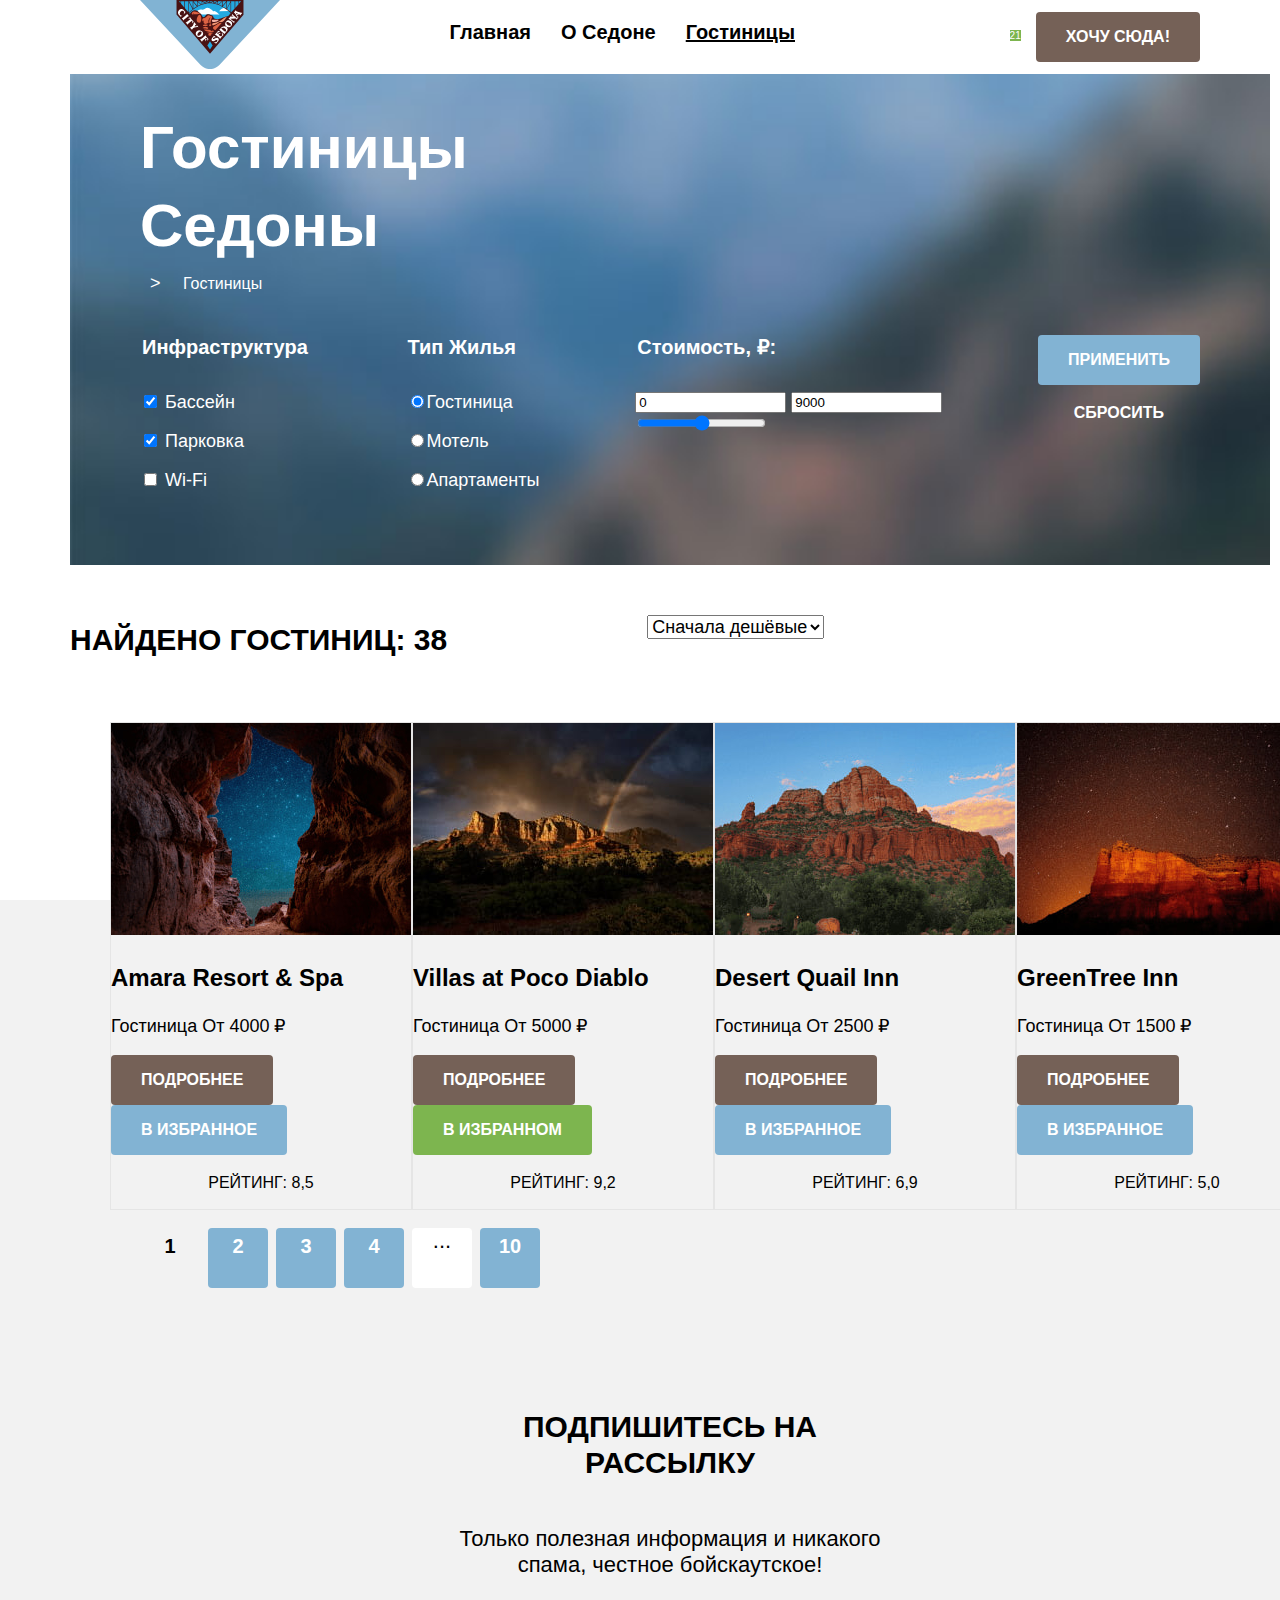
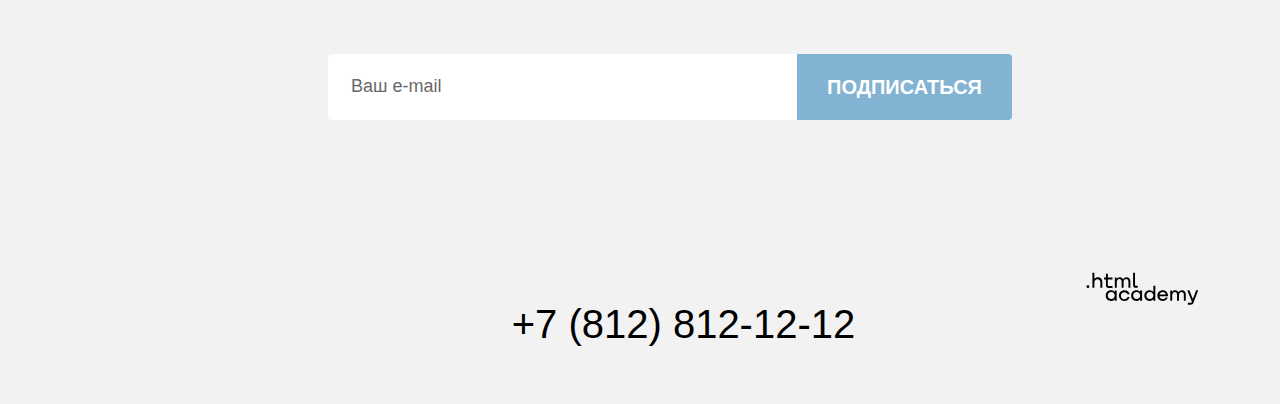
==== commit 4450d24e: "Добавляет микросетку" ====
--- a/catalog.html
+++ b/catalog.html
@@ -41,7 +41,6 @@
           <button class="button desire">ХОЧУ СЮДА!</button>
         </div>
       </header>
-
       <main class="main-container main-inner">
         <header class="inner-header">
           <h1 class="inner-header-title">Гостиницы Седоны</h1>
@@ -116,32 +115,36 @@
                   <input type="range" name="number" id="slider" min="0" max="900" step="1">
                 </label>
               </fieldset>
-              <button class="button apply" type="submit">Применить</button>
-              <button class="button reset" type="reset">Сбросить</button>
+              <div class="button-flex">
+                <button class="button apply" type="submit">Применить</button>
+                <button class="button reset" type="reset">Сбросить</button>
+              </div>
             </form>
           </section>
         </header>
         <div data-test="catalog" class="catalog-choice">
           <section class="catalog">
-            <h2 class="catalog-title">Найдено гостиниц: 38</h2>
-            <form class="drop-down-list-filter" action="https://echo.htmlacademy.ru/" method="get">
-              <div class="drop-down-list">
-                <label for="filter"><span class="viually-hidden">Выберите упорядоченность гостиниц</span></label>
-                <select id="filter" name="filter">
-                  <option class="drop-down-sail" value="sail">Сначала дешёвые</option>
-                  <option value="expensive">Сначала дорогие</option>
-                </select>
-              </div>
-            </form>
-            <ul class="view-list">
-              <li class="view-item"><a class="catalog-view catalog-view-active" href="catalog.html?view=tile"><span
-                    class="visually-hidden">Плитками</span></a>
-              </li>
-              <li class="view-item"><a class="catalog-view " href="catalog.html?view=card"><span
-                    class="visually-hidden">По одной</span></a></li>
-              <li class="view-item"><a class="catalog-view " href="catalog.html?view=list"><span
-                    class="visually-hidden">Списком</span></a></li>
-            </ul>
+            <div class="catalog-flex">
+              <h2 class="catalog-title">Найдено гостиниц: 38</h2>
+              <form class="drop-down-list-filter" action="https://echo.htmlacademy.ru/" method="get">
+                <div class="drop-down-list">
+                  <label for="filter"><span class="visually-hidden">Выберите упорядоченность гостиниц</span></label>
+                  <select id="filter" name="filter">
+                    <option class="drop-down-sail" value="sail">Сначала дешёвые</option>
+                    <option value="expensive">Сначала дорогие</option>
+                  </select>
+                </div>
+              </form>
+              <ul class="view-list">
+                <li class="view-item"><a class="catalog-view catalog-view-active" href="catalog.html?view=tile"><span
+                      class="visually-hidden">Плитками</span></a>
+                </li>
+                <li class="view-item"><a class="catalog-view " href="catalog.html?view=card"><span
+                      class="visually-hidden">По одной</span></a></li>
+                <li class="view-item"><a class="catalog-view " href="catalog.html?view=list"><span
+                      class="visually-hidden">Списком</span></a></li>
+              </ul>
+            </div>
             <ul class="catalog-list">
               <li class="catalog-item">
                 <a class="catalog-card-link" href="#">
@@ -215,7 +218,7 @@
             <h3 class="visually-hidden">Пагинация</h3>
             <ul class="pagination">
               <li class="pagination-item">
-                <a class="pagination-link-current" aria-current="page" href="#">1</a>
+                <a class="pagination-link pagination-link-current" aria-current="page" href="#">1</a>
               </li>
               <li class="pagination-item">
                 <a class="pagination-link" href="#">2</a>
@@ -227,7 +230,7 @@
                 <a class="pagination-link" href="#">4</a>
               </li>
               <li class="pagination-item">
-                <a class="pagination-link-more" href="#">...</a>
+                <a class="pagination-link pagination-link-more" href="#">...</a>
               </li>
               <li class="pagination-item">
                 <a class="pagination-link" href="#">10</a>
@@ -237,8 +240,9 @@
         </div>
         <section data-test="subscribe" class=" mailing mailing-catalog">
           <div class="padding-mail">
-          <h2>Подпишитесь на рассылку</h2>
-          <p>Только полезная информация и никакого спама, честное бойскаутское!</p>
+            <h2>Подпишитесь на рассылку</h2>
+            <p>Только полезная информация и никакого спама, честное бойскаутское!</p>
+          </div>
           <form class="subscribe-form" action="https://echo.htmlacademy.ru/" method="post">
             <label class="visually-hidden" for="subscribe-email">Укажите ваш e-mail</label>
             <div class="text-field-group">
@@ -247,24 +251,23 @@
               <button class="button subscribe" type="submit">Подписаться</button>
             </div>
           </form>
-        </div>
         </section>
       </main>
       <footer data-test="footer" class="page-footer">
         <div class="social-network">
           <ul class="social-network-list">
             <li class="social-network-item">
-              <a class="social-network-vk" href="https://vk.com/htmlacademy">
+              <a class="social-network-link" href="https://vk.com/htmlacademy">
                 <span class="visually-hidden">ВКонтакте</span>
               </a>
             </li>
             <li class="social-network-item">
-              <a class="social-network-tg" href="https://t.me/s/htmlacademy">
+              <a class="social-network-link" href="https://t.me/s/htmlacademy">
                 <span class="visually-hidden">Телеграм</span>
               </a>
             </li>
             <li class="social-network-item">
-              <a class="social-network-yt" href="https://www.youtube.com/channel/UChUxTMjJGo-JDRY8pNTGL2g">
+              <a class="social-network-link" href="https://www.youtube.com/channel/UChUxTMjJGo-JDRY8pNTGL2g">
                 <span class="visually-hidden">Ютуб</span>
               </a>
             </li>
--- a/styles/styles.css
+++ b/styles/styles.css
@@ -45,12 +45,15 @@
 
 .navigation-list {
     display: flex;
-    padding: 0;
+    margin: 0;
+    padding: 0;
+    flex-wrap: wrap;
 }
 
 .navigation-user {
     display: flex;
     padding: 0;
+    margin: 0;
 }
 .navigation-logo {
     display: block;
@@ -66,6 +69,13 @@
     width: 1200px;
     margin: 0 auto;
     padding: 0;
+}
+.catalog-list {
+    display: flex;
+}
+.number-field {
+    width: 143px;
+    padding-right: 2px;
 }
 .navigation-list-item,
 .navigation-user-item,
@@ -105,8 +115,20 @@
     justify-content: center;
     flex-direction: column;
 }
-.padding-advantages-item {
-    padding: 102px 85px;
+.drop-down-list {
+    padding-right: 70px;
+}
+.advantages-item h3{
+    padding-top: 102px;
+    padding-bottom: 62px;
+    padding-left: 112.5px;
+    padding-right: 112.5px;
+}
+.advantages-item p{
+    padding-top: 0;
+    padding-bottom: 102px;
+    padding-left: 85px;
+    padding-right: 85px;
 }
 .padding-reasons-item {
     padding: 81px 85px;
@@ -190,7 +212,12 @@
     font-size: 20px;
     line-height: 180%;
 }
-
+.text-field-group {
+    padding-top: 0;
+    padding-bottom: 104px;
+    padding-left: 258px;
+    padding-right: 258px;
+}
 .subscribe {
     font-size: 20px;
     line-height: 180%;
@@ -245,7 +272,10 @@
 .apply {
     background-color: rgba(130, 179, 211, 1);
 }
-
+.button-flex {
+    display: flex;
+    flex-direction: column;
+}
 .apply:focus {
     background-color: #68a2ca;
 }
@@ -339,6 +369,7 @@
     font-size: 18px;
     line-height: 21px;
     text-align: center;
+    margin: 0;
 }
 
 .advantages-item h3 {
@@ -347,14 +378,9 @@
     line-height: 28px;
     text-transform: uppercase;
     text-align: center;
-}
-
-.advantages-item p {
-    font-weight: 400;
-    font-size: 18px;
-    line-height: 21px;
-    text-align: center;
-}
+    margin: 0;
+}
+
 
 .welcome {
     background-image: url("../images/divider-hero.svg"), url(../images/hero-img.jpg);
@@ -509,23 +535,6 @@
     color: rgba(117, 97, 87, 0.3);
 }
 
-.social-network-vk {
-    background-image: url("../images/vk.svg");
-    border: none;
-    background-repeat: no-repeat;
-}
-
-.social-network-tg {
-    background-image: url("../images/tg.svg");
-    border: none;
-    background-repeat: no-repeat;
-}
-
-.social-network-yt {
-    background-image: url("../images/youtube.svg");
-    border: none;
-    background-repeat: no-repeat;
-}
 
 
 .navigation-link-current:nth-child(3) {
@@ -574,14 +583,26 @@
 .catalog-choice {
     color: #000000;
 }
-
+.catalog-flex {
+    display: flex;
+    padding-top: 50px;
+    padding-bottom: 40px;
+}
 .catalog-title {
     font-weight: 700;
     font-size: 30px;
     line-height: 120%;
     text-transform: uppercase;
-}
-
+    padding-right: 200px;
+    padding-top: 6.5px;
+    padding-bottom: 6.5px;
+    margin: 0;
+}
+.drop-down-list {
+    padding-top: 0;
+    padding-bottom: 0;
+    padding-right: 70px;
+}
 select {
     font-weight: 400;
     font-size: 18px;
@@ -621,9 +642,17 @@
     border-width: 1px;
     border-color: #e5e5e5;
 }
-
+.pagination {
+    display: flex;
+    margin: 0;
+    padding-left: 70px;
+    padding-right: 70px;
+    width: 400px;
+}
 .pagination-item {
     list-style-type: none;
+    flex-grow: 1;
+    padding-right: 8px;
 }
 
 .pagination-link {
@@ -636,6 +665,8 @@
     color: #ffffff;
     background-color: #82b3d3;
     display: block;
+    min-width: 60px;
+    min-height: 60px;
 }
 
 .pagination-link:focus {
@@ -687,15 +718,40 @@
     font-size: 18px;
     line-height: 24px;
 }
+.catalog-filter-group {
+    padding-right: 70px;
+}
+.catalog-filter-group:nth-last-child(1) {
+    padding-right: 70px;
+}
 
 .catalog-view {
     color: #000000;
 }
-
+.catalog-filter-title {
+    padding-bottom: 32px;
+}
+.catalog-filter-item {
+    padding-bottom: 16px;
+}
+.catalog-filter-list li:nth-last-child(1) {
+    padding-bottom: 73px;
+}
+.breadcrumbs {
+    display: flex;
+    padding-bottom: 40px;
+    padding-left: 0;
+    margin: 0;
+}
 .breadcrumbs-item {
     list-style-type: none;
-}
-
+    padding-right: 10px;
+    padding-left: 10px;
+}
+.breadcrumbs-item:nth-child(1) {
+    min-width: 13px;
+    min-height: 15px;
+}
 .breadcrumbs-link {
     font-weight: 400;
     font-size: 16px;
@@ -714,11 +770,26 @@
 .breadcrumbs-link:active {
     color: rgba(255, 255, 255, 0.3);
 }
-
+.inner-header {
+    padding-left: 70px;
+    padding-top: 35px;
+    padding-right: 70px;
+
+}
+.inner-header-title {
+    padding-right: 635.6px;
+    padding-bottom: 8px;
+    margin: 0;
+    display: block;
+}
 .container {
     background-color: #ffffff;
     width: 1200px;
     margin: 0 auto;
+    height: 100%;
+    padding-left: 70px;
+    padding-right: 70px;
+
 
 }
 
@@ -759,7 +830,22 @@
     font-size: 18px;
     line-height: 133%
 }
-
+.visually-hidden {
+    position: absolute;
+    width: 1px;
+    height: 1px;
+    margin: -1px;
+    border: 0;
+    padding: 0;
+    white-space: nowrap;
+    clip-path: inset(100%);
+    clip: rect(0 0 0 0);
+    overflow: hidden;
+}
+.catalog-filter-list {
+    margin: 0;
+    padding: 0;
+}
 .catalog-filter-item {
     list-style-type: none;
 }
@@ -781,15 +867,50 @@
     justify-content: space-between;
 }
 .social-network-list {
-    margin: 0;
-    padding: 0;
-}
-
+    display: flex;
+    margin: 0;
+    padding: 0;
+    flex-wrap: wrap;
+    padding-left: 70px;
+    padding-top: 45px;
+}
+.social-network-link {
+    display: block;
+    min-width: 24px;
+    padding-top: 45px;
+    padding-bottom: 35px;
+    padding-left: 11.67px;
+    padding-right: 11.67px;
+}
 .padding-best-deal {
     padding: 96px 304px;
 }
-.padding-mail {
-    padding: 96px 258px;
+.phone-number {
+    display: block;
+    padding-top: 40px;
+    padding-bottom: 30px;
+}
+.partner-logo {
+    display: flex;
+    flex-grow: 0;
+}
+.partner-logo-link {
+    display: block;
+    padding-top: 48.5px;
+    padding-right: 70px;
+}
+
+.padding-mail h2{
+    padding-top: 96px;
+    padding-bottom: 20px;
+    padding-left: 398px;
+    padding-right: 398px;
+}
+.padding-mail p{
+    padding-top: 0;
+    padding-bottom: 54px;
+    padding-left: 362.5px;
+    padding-right: 362.5px;
 }
 .padding-advantages p {
     padding-left: 290px;
